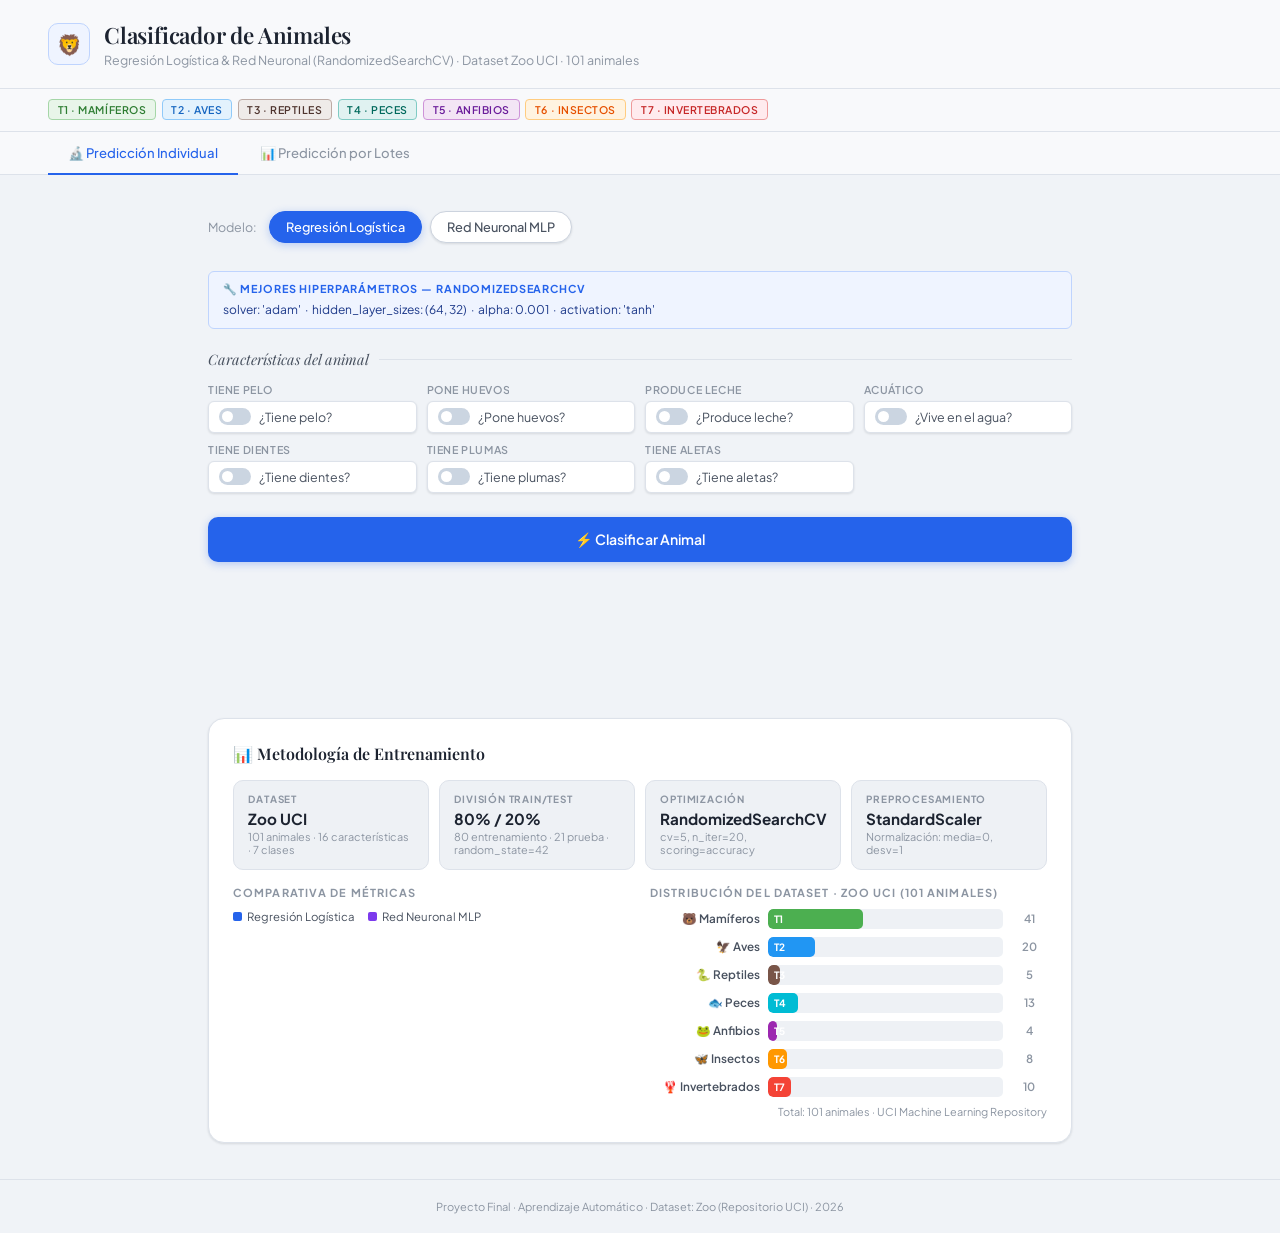
==== index.html @ 1c87be29 "Add files via upload" ====
<!DOCTYPE html>
<html lang="es">
  <head>
    <meta charset="UTF-8">
    <meta name="viewport" content="width=device-width, initial-scale=1.0">
    <title>Clasificador de Animales · Zoo UCI</title>
    <link rel="preconnect" href="https://fonts.googleapis.com">
    <link rel="preconnect" href="https://fonts.gstatic.com" crossorigin>
    <link href="https://fonts.googleapis.com/css2?family=Playfair+Display:ital,wght@0,400;0,600;1,400&family=Plus+Jakarta+Sans:wght@400;500;600;700&display=swap" rel="stylesheet">
    <link rel="stylesheet" href="style.css">
  </head>
  <body>
    <header>
      <div class="logo-box">&#x1F981;</div>
      <div>
        <h1>Clasificador de Animales</h1>
        <p>Regresi&oacute;n Log&iacute;stica &amp; Red Neuronal (RandomizedSearchCV) &middot; Dataset Zoo UCI &middot; 101 animales</p>
      </div>
    </header>
    <div class="chip-bar">
      <span class="chip c1">T1 &middot; Mam&iacute;feros</span>
      <span class="chip c2">T2 &middot; Aves</span>
      <span class="chip c3">T3 &middot; Reptiles</span>
      <span class="chip c4">T4 &middot; Peces</span>
      <span class="chip c5">T5 &middot; Anfibios</span>
      <span class="chip c6">T6 &middot; Insectos</span>
      <span class="chip c7">T7 &middot; Invertebrados</span>
    </div>
    <nav class="nav-tabs">
      <button class="tab-btn active" onclick="switchTab('ind',this)">&#x1F52C; Predicci&oacute;n Individual</button>
      <button class="tab-btn" onclick="switchTab('lot',this)">&#x1F4CA; Predicci&oacute;n por Lotes</button>
    </nav>
    <main>
      <section id="tab-ind" class="tab-panel active">
        <div class="model-sel">
          <label>Modelo:</label>
          <button class="mbtn active" onclick="setModel('logistic',this)">Regresi&oacute;n Log&iacute;stica</button>
          <button class="mbtn" onclick="setModel('neural',this)">Red Neuronal MLP</button>
        </div>
        <div class="params-box">
          <strong>&#x1F527; Mejores hiperpar&aacute;metros &mdash; RandomizedSearchCV</strong>
          solver: 'adam' &nbsp;&middot;&nbsp; hidden_layer_sizes: (64, 32) &nbsp;&middot;&nbsp; alpha: 0.001 &nbsp;&middot;&nbsp; activation: 'tanh'
        </div>
        <h2 class="sec-title">Caracter&iacute;sticas del animal</h2>
        <div class="tog-grid">
          <div class="tog-field"><span>Tiene pelo</span>
          <label class="tog"><div class="sw"><input type="checkbox" id="f-hair"><span class="sw-track"></span></div><span class="tog-lbl">&iquest;Tiene pelo?</span></label>
        </div>
        <div class="tog-field"><span>Pone huevos</span>
        <label class="tog"><div class="sw"><input type="checkbox" id="f-eggs"><span class="sw-track"></span></div><span class="tog-lbl">&iquest;Pone huevos?</span></label>
      </div>
      <div class="tog-field"><span>Produce leche</span>
      <label class="tog"><div class="sw"><input type="checkbox" id="f-milk"><span class="sw-track"></span></div><span class="tog-lbl">&iquest;Produce leche?</span></label>
    </div>
    <div class="tog-field"><span>Acu&aacute;tico</span>
    <label class="tog"><div class="sw"><input type="checkbox" id="f-aquatic"><span class="sw-track"></span></div><span class="tog-lbl">&iquest;Vive en el agua?</span></label>
  </div>
  <div class="tog-field"><span>Tiene dientes</span>
  <label class="tog"><div class="sw"><input type="checkbox" id="f-toothed"><span class="sw-track"></span></div><span class="tog-lbl">&iquest;Tiene dientes?</span></label>
</div>
<div class="tog-field"><span>Tiene plumas</span>
<label class="tog"><div class="sw"><input type="checkbox" id="f-feathers"><span class="sw-track"></span></div><span class="tog-lbl">&iquest;Tiene plumas?</span></label>
</div>
<div class="tog-field"><span>Tiene aletas</span>
<label class="tog"><div class="sw"><input type="checkbox" id="f-fins"><span class="sw-track"></span></div><span class="tog-lbl">&iquest;Tiene aletas?</span></label>
</div>
</div>
<button class="pred-btn" onclick="predictIndividual()">&#x26A1; Clasificar Animal</button>
<div class="result-card" id="result-card">
  <div class="result-header">
    <div class="result-badge" id="result-badge"></div>
    <span class="result-model-tag" id="result-model-tag"></span>
  </div>
  <p class="result-desc" id="result-desc"></p>
  <div class="prob-section-title">Probabilidades por clase</div>
  <div class="prob-bars" id="prob-bars"></div>
</div>
</section>
<section id="tab-lot" class="tab-panel">
  <div class="model-sel">
    <label>Modelo:</label>
    <button class="mbtn active" onclick="setBatchModel('logistic',this)">Regresi&oacute;n Log&iacute;stica</button>
    <button class="mbtn" onclick="setBatchModel('neural',this)">Red Neuronal MLP</button>
  </div>
  <details class="csv-details">
    <summary>&#x1F4CB; Formato del CSV &mdash; 16 columnas requeridas (clic para ver)</summary>
    <table class="csv-col-tbl">
      <thead><tr><th>#</th><th>Columna</th><th>Descripci&oacute;n</th><th>Valores</th></tr></thead>
      <tbody>
        <tr><td>1</td><td>hair</td><td>Tiene pelo</td><td>0 o 1</td></tr>
        <tr><td>2</td><td>feathers</td><td>Tiene plumas</td><td>0 o 1</td></tr>
        <tr><td>3</td><td>eggs</td><td>Pone huevos</td><td>0 o 1</td></tr>
        <tr><td>4</td><td>milk</td><td>Produce leche</td><td>0 o 1</td></tr>
        <tr><td>5</td><td>airborne</td><td>Puede volar</td><td>0 o 1</td></tr>
        <tr><td>6</td><td>aquatic</td><td>Vive en agua</td><td>0 o 1</td></tr>
        <tr><td>7</td><td>predator</td><td>Es depredador</td><td>0 o 1</td></tr>
        <tr><td>8</td><td>toothed</td><td>Tiene dientes</td><td>0 o 1</td></tr>
        <tr><td>9</td><td>backbone</td><td>Tiene columna vertebral</td><td>0 o 1</td></tr>
        <tr><td>10</td><td>breathes</td><td>Respira aire</td><td>0 o 1</td></tr>
        <tr><td>11</td><td>venomous</td><td>Es venenoso</td><td>0 o 1</td></tr>
        <tr><td>12</td><td>fins</td><td>Tiene aletas</td><td>0 o 1</td></tr>
        <tr><td>13</td><td>legs</td><td>N&uacute;mero de patas</td><td>0,2,4,5,6,8</td></tr>
        <tr><td>14</td><td>tail</td><td>Tiene cola</td><td>0 o 1</td></tr>
        <tr><td>15</td><td>domestic</td><td>Es dom&eacute;stico</td><td>0 o 1</td></tr>
        <tr><td>16</td><td>catsize</td><td>Tama&ntilde;o similar a un gato</td><td>0 o 1</td></tr>
      </tbody>
    </table>
    <p style="font-size:.69rem;color:#166534;margin-top:.45rem">Ejemplo (mam&iacute;fero): <code>1,0,0,1,0,0,1,1,1,1,0,0,4,0,0,1</code></p>
  </details>
  <div id="csv-error" class="csv-err"></div>
  <div class="drop-zone" id="drop-zone">
    <input type="file" accept=".csv" id="csv-input" onchange="handleFile(this)">
    <div class="drop-icon">&#x1F4C2;</div>
    <p>Arrastra tu CSV aqu&iacute; o haz clic para seleccionar</p>
    <div class="drop-fname" id="fname"></div>
  </div>
  <div class="btn-row">
    <button class="btn-sm" onclick="downloadSample()">&#x2B07; CSV de muestra</button>
    <button class="btn-go" onclick="predictBatch()">&#x26A1; Clasificar Lote</button>
  </div>
  <div class="batch-res" id="batch-res">
    <div class="met-grid" id="metrics-row"></div>
    <div class="cm-title">Matriz de Confusi&oacute;n (7 clases)</div>
    <div class="cm-sub">Obtenida en el conjunto de prueba (20% del dataset)</div>
    <div id="cm-box"></div>
    <div class="pred-wrap">
      <table>
        <thead><tr><th>#</th><th>Pelo</th><th>Huevos</th><th>Plumas</th><th>Predicci&oacute;n</th><th>Confianza</th></tr></thead>
        <tbody id="pred-tbody"></tbody>
      </table>
    </div>
  </div>
</section>
</main>
<div class="method-wrap">
  <div class="method-box">
    <h2>&#x1F4CA; Metodolog&iacute;a de Entrenamiento</h2>
    <div class="method-grid">
      <div class="mcrd"><div class="mcrd-title">Dataset</div><div class="mcrd-val">Zoo UCI</div><div class="mcrd-sub">101 animales &middot; 16 caracter&iacute;sticas &middot; 7 clases</div></div>
      <div class="mcrd"><div class="mcrd-title">Divisi&oacute;n Train/Test</div><div class="mcrd-val">80% / 20%</div><div class="mcrd-sub">80 entrenamiento &middot; 21 prueba &middot; random_state=42</div></div>
      <div class="mcrd"><div class="mcrd-title">Optimizaci&oacute;n</div><div class="mcrd-val">RandomizedSearchCV</div><div class="mcrd-sub">cv=5, n_iter=20, scoring=accuracy</div></div>
      <div class="mcrd"><div class="mcrd-title">Preprocesamiento</div><div class="mcrd-val">StandardScaler</div><div class="mcrd-sub">Normalizaci&oacute;n: media=0, desv=1</div></div>
    </div>
    <div class="two-charts">
      <div>
        <div class="chart-title">Comparativa de m&eacute;tricas</div>
        <div class="bar-legend">
          <span><span class="dot" style="background:#2563eb"></span>Regresi&oacute;n Log&iacute;stica</span>
          <span><span class="dot" style="background:#7c3aed"></span>Red Neuronal MLP</span>
        </div>
        <div class="bar-group" id="chart-bars"></div>
      </div>
      <div>
        <div class="chart-title">Distribuci&oacute;n del dataset &middot; Zoo UCI (101 animales)</div>
        <div class="dist-bars">
          <div class="dist-row"><div class="dist-label">&#x1F43B; Mam&iacute;feros</div><div class="dist-outer"><div class="dist-fill" style="width:40.6%;background:#4CAF50">T1</div></div><div class="dist-count">41</div></div>
          <div class="dist-row"><div class="dist-label">&#x1F985; Aves</div><div class="dist-outer"><div class="dist-fill" style="width:19.8%;background:#2196F3">T2</div></div><div class="dist-count">20</div></div>
          <div class="dist-row"><div class="dist-label">&#x1F40D; Reptiles</div><div class="dist-outer"><div class="dist-fill" style="width:5%;background:#795548">T3</div></div><div class="dist-count">5</div></div>
          <div class="dist-row"><div class="dist-label">&#x1F41F; Peces</div><div class="dist-outer"><div class="dist-fill" style="width:12.9%;background:#00BCD4">T4</div></div><div class="dist-count">13</div></div>
          <div class="dist-row"><div class="dist-label">&#x1F438; Anfibios</div><div class="dist-outer"><div class="dist-fill" style="width:4%;background:#9C27B0">T5</div></div><div class="dist-count">4</div></div>
          <div class="dist-row"><div class="dist-label">&#x1F98B; Insectos</div><div class="dist-outer"><div class="dist-fill" style="width:7.9%;background:#FF9800">T6</div></div><div class="dist-count">8</div></div>
          <div class="dist-row"><div class="dist-label">&#x1F99E; Invertebrados</div><div class="dist-outer"><div class="dist-fill" style="width:9.9%;background:#F44336">T7</div></div><div class="dist-count">10</div></div>
        </div>
        <div class="dist-total">Total: 101 animales &middot; UCI Machine Learning Repository</div>
      </div>
    </div>
  </div>
</div>
<footer>Proyecto Final &middot; Aprendizaje Autom&aacute;tico &middot; Dataset: Zoo (Repositorio UCI) &middot; 2026</footer>
<script src="app.js"></script>
</body>
</html>
---- style.css ----
:root {
  --bg: #f0f3f7;
  --bg2: #f8f9fb;
  --surface: #fff;
  --surface2: #eef1f5;
  --border: #dde2ea;
  --border2: #ccd3de;
  --accent: #2563eb;
  --accent-dim: #eff4ff;
  --accent-mid: #bfd4fe;
  --accent-dark: #1d4ed8;
  --green: #16a34a;
  --green-dim: #f0fdf4;
  --text: #1c2330;
  --text2: #48515f;
  --muted: #8c95a2;
  --rad-sm: 6px;
  --rad: 10px;
  --rad-lg: 16px;
  --shadow-sm: 0 1px 3px rgba(28, 35, 48, .07), 0 1px 2px rgba(28, 35, 48, .05);
  --shadow: 0 4px 14px rgba(28, 35, 48, .09), 0 1px 3px rgba(28, 35, 48, .06);
}

*,
*::before,
*::after {
  box-sizing: border-box;
  margin: 0;
  padding: 0
}

body {
  font-family: "Plus Jakarta Sans", sans-serif;
  background: var(--bg);
  color: var(--text);
  min-height: 100vh;
  font-size: 14px;
  -webkit-font-smoothing: antialiased
}

header {
  display: flex;
  align-items: center;
  gap: 14px;
  padding: 20px 48px;
  background: var(--bg2);
  border-bottom: 1px solid var(--border)
}

.logo-box {
  width: 42px;
  height: 42px;
  background: var(--accent-dim);
  border: 1px solid var(--accent-mid);
  border-radius: var(--rad);
  display: flex;
  align-items: center;
  justify-content: center;
  font-size: 20px;
  flex-shrink: 0
}

header h1 {
  font-family: "Playfair Display", serif;
  font-size: 1.4rem;
  font-weight: 600;
  color: var(--text);
  letter-spacing: -.2px
}

header p {
  color: var(--muted);
  font-size: .78rem;
  margin-top: 2px
}

.chip-bar {
  display: flex;
  flex-wrap: wrap;
  gap: .35rem;
  padding: .65rem 48px;
  background: var(--bg2);
  border-bottom: 1px solid var(--border)
}

.chip {
  padding: .18rem .55rem;
  border-radius: 4px;
  font-size: .66rem;
  font-weight: 600;
  text-transform: uppercase;
  letter-spacing: .05em
}

.c1 {
  background: #e8f5e9;
  color: #2e7d32;
  border: 1px solid #a5d6a7
}

.c2 {
  background: #e3f2fd;
  color: #1565c0;
  border: 1px solid #90caf9
}

.c3 {
  background: #efebe9;
  color: #4e342e;
  border: 1px solid #bcaaa4
}

.c4 {
  background: #e0f2f1;
  color: #00695c;
  border: 1px solid #80cbc4
}

.c5 {
  background: #f3e5f5;
  color: #6a1b9a;
  border: 1px solid #ce93d8
}

.c6 {
  background: #fff3e0;
  color: #e65100;
  border: 1px solid #ffcc80
}

.c7 {
  background: #ffebee;
  color: #c62828;
  border: 1px solid #ef9a9a
}

.nav-tabs {
  display: flex;
  gap: 2px;
  padding: 0 48px;
  background: var(--bg2);
  border-bottom: 1px solid var(--border)
}

.tab-btn {
  padding: 12px 20px;
  border: none;
  background: transparent;
  color: var(--muted);
  font-family: "Plus Jakarta Sans", sans-serif;
  font-size: .82rem;
  font-weight: 500;
  cursor: pointer;
  border-bottom: 2px solid transparent;
  margin-bottom: -1px;
  transition: color .15s, border-color .15s
}

.tab-btn:hover {
  color: var(--text2)
}

.tab-btn.active {
  color: var(--accent);
  border-bottom-color: var(--accent)
}

main {
  max-width: 960px;
  margin: 0 auto;
  padding: 36px 48px
}

.tab-panel {
  display: none
}

.tab-panel.active {
  display: block
}

.sec-title {
  font-family: "Playfair Display", serif;
  font-size: .9rem;
  font-weight: 400;
  font-style: italic;
  color: var(--text2);
  display: flex;
  align-items: center;
  gap: 10px;
  margin-bottom: 14px
}

.sec-title::after {
  content: "";
  flex: 1;
  height: 1px;
  background: var(--border)
}

.model-sel {
  display: flex;
  align-items: center;
  gap: 8px;
  margin-bottom: 28px
}

.model-sel>label {
  color: var(--muted);
  font-size: .78rem;
  margin-right: 4px
}

.mbtn {
  padding: 7px 16px;
  border: 1px solid var(--border2);
  background: var(--surface);
  color: var(--text2);
  border-radius: 20px;
  cursor: pointer;
  font-family: "Plus Jakarta Sans", sans-serif;
  font-size: .8rem;
  font-weight: 500;
  transition: all .15s;
  box-shadow: var(--shadow-sm)
}

.mbtn:hover {
  border-color: var(--accent-mid);
  color: var(--accent)
}

.mbtn.active {
  background: var(--accent);
  color: #fff;
  border-color: var(--accent);
  box-shadow: 0 2px 8px rgba(37, 99, 235, .28)
}

.tog-grid {
  display: grid;
  grid-template-columns: repeat(auto-fill, minmax(185px, 1fr));
  gap: 10px;
  margin-bottom: 24px
}

.tog-field {
  display: flex;
  flex-direction: column;
  gap: 5px
}

.tog-field>span {
  font-size: .67rem;
  color: var(--muted);
  font-weight: 600;
  text-transform: uppercase;
  letter-spacing: .6px
}

.tog {
  display: flex;
  align-items: center;
  gap: 8px;
  padding: .4rem .65rem;
  background: var(--surface);
  border: 1px solid var(--border);
  border-radius: var(--rad-sm);
  cursor: pointer;
  transition: border-color .15s, background .15s;
  user-select: none;
  box-shadow: var(--shadow-sm)
}

.tog:hover {
  border-color: var(--accent-mid);
  background: var(--accent-dim)
}

.sw {
  position: relative;
  width: 32px;
  height: 17px;
  flex-shrink: 0
}

.sw input {
  opacity: 0;
  width: 0;
  height: 0;
  position: absolute
}

.sw-track {
  position: absolute;
  inset: 0;
  background: #cbd5e1;
  border-radius: 17px;
  transition: .22s
}

.sw-track::before {
  content: "";
  position: absolute;
  width: 11px;
  height: 11px;
  left: 3px;
  top: 3px;
  background: #fff;
  border-radius: 50%;
  transition: .22s
}

input:checked+.sw-track {
  background: var(--accent)
}

input:checked+.sw-track::before {
  transform: translateX(15px)
}

.tog-lbl {
  font-size: .78rem;
  color: var(--text2)
}

.params-box {
  background: var(--accent-dim);
  border: 1px solid var(--accent-mid);
  border-radius: var(--rad-sm);
  padding: .55rem .85rem;
  font-size: .75rem;
  color: #1e3a8a;
  line-height: 1.6;
  margin-bottom: 20px
}

.params-box strong {
  display: block;
  margin-bottom: .15rem;
  font-size: .68rem;
  text-transform: uppercase;
  letter-spacing: .08em;
  color: var(--accent)
}

.pred-btn {
  width: 100%;
  padding: .85rem;
  background: var(--accent);
  border: none;
  border-radius: var(--rad);
  color: #fff;
  font-family: "Plus Jakarta Sans", sans-serif;
  font-size: .88rem;
  font-weight: 600;
  cursor: pointer;
  transition: background .15s, transform .1s;
  box-shadow: 0 2px 8px rgba(37, 99, 235, .3)
}

.pred-btn:hover {
  background: var(--accent-dark);
  transform: translateY(-1px)
}

.pred-btn:active {
  transform: none
}

.result-card {
  margin-top: 20px;
  padding: 24px;
  background: var(--surface);
  border: 1px solid var(--border);
  border-radius: var(--rad-lg);
  box-shadow: var(--shadow);
  opacity: 0;
  transform: translateY(8px);
  transition: opacity .3s ease, transform .3s ease;
  pointer-events: none
}

.result-card.show {
  opacity: 1;
  transform: translateY(0);
  pointer-events: auto
}

.result-header {
  display: flex;
  align-items: center;
  justify-content: space-between;
  margin-bottom: 8px
}

.result-badge {
  font-size: 1.1rem;
  font-weight: 700;
  padding: .4rem .9rem;
  border-radius: var(--rad);
  display: inline-flex;
  align-items: center;
  gap: .4rem
}

.result-model-tag {
  font-size: .7rem;
  color: var(--muted);
  background: var(--surface2);
  padding: .2rem .55rem;
  border-radius: 4px;
  border: 1px solid var(--border)
}

.result-desc {
  font-size: .82rem;
  color: var(--text2);
  margin-bottom: 16px;
  line-height: 1.55
}

.prob-section-title {
  font-size: .67rem;
  font-weight: 700;
  text-transform: uppercase;
  letter-spacing: .07em;
  color: var(--muted);
  margin-bottom: 8px
}

.prob-bars {
  display: flex;
  flex-direction: column;
  gap: 7px
}

.prob-row {
  display: grid;
  grid-template-columns: 120px 1fr 42px;
  gap: 8px;
  align-items: center
}

.prob-label {
  font-size: .74rem;
  color: var(--text2);
  font-weight: 500;
  text-align: right
}

.prob-outer {
  background: var(--surface2);
  border-radius: 4px;
  height: 20px;
  overflow: hidden
}

.prob-fill {
  height: 100%;
  border-radius: 4px;
  display: flex;
  align-items: center;
  padding-left: .3rem;
  font-size: .64rem;
  font-weight: 700;
  color: #fff;
  transition: width .7s cubic-bezier(.4, 0, .2, 1);
  width: 0
}

.prob-val {
  font-size: .72rem;
  font-weight: 600;
  color: var(--text2)
}

.info-box {
  background: var(--accent-dim);
  border: 1px solid var(--accent-mid);
  border-radius: var(--rad-sm);
  padding: .65rem .9rem;
  font-size: .77rem;
  color: #1e3a8a;
  line-height: 1.55;
  margin-bottom: 16px
}

.csv-details {
  background: var(--green-dim);
  border: 1px solid #bbf7d0;
  border-radius: var(--rad-sm);
  padding: .65rem .9rem;
  margin-bottom: 14px
}

.csv-details summary {
  font-size: .77rem;
  font-weight: 600;
  color: #166534;
  cursor: pointer;
  user-select: none
}

.csv-col-tbl {
  width: 100%;
  border-collapse: collapse;
  margin-top: .55rem;
  font-size: .71rem
}

.csv-col-tbl th {
  background: #dcfce7;
  color: #166534;
  padding: .28rem .45rem;
  text-align: left;
  border-bottom: 1px solid #bbf7d0
}

.csv-col-tbl td {
  padding: .25rem .45rem;
  border-bottom: 1px solid var(--green-dim);
  color: var(--text2)
}

.csv-col-tbl tr:last-child td {
  border-bottom: none
}

.csv-col-tbl td:nth-child(2) {
  font-family: monospace;
  color: #7c3aed;
  font-size: .68rem
}

.csv-err {
  display: none;
  background: #fef2f2;
  border: 1px solid #fecaca;
  border-radius: var(--rad-sm);
  padding: .45rem .75rem;
  font-size: .73rem;
  color: #dc2626;
  margin-bottom: 10px
}

.drop-zone {
  border: 2px dashed var(--border2);
  border-radius: var(--rad);
  padding: 28px 20px;
  text-align: center;
  cursor: pointer;
  position: relative;
  margin-bottom: 12px;
  transition: border-color .15s, background .15s;
  background: var(--surface)
}

.drop-zone:hover,
.drop-zone.drag {
  border-color: var(--accent);
  background: var(--accent-dim)
}

.drop-zone input {
  position: absolute;
  inset: 0;
  opacity: 0;
  cursor: pointer;
  width: 100%;
  height: 100%
}

.drop-icon {
  font-size: 2rem;
  margin-bottom: 6px
}

.drop-zone p {
  color: var(--muted);
  font-size: .78rem
}

.drop-fname {
  color: var(--accent);
  font-size: .75rem;
  margin-top: 5px;
  font-weight: 500
}

.btn-row {
  display: flex;
  gap: 8px;
  flex-wrap: wrap;
  margin-bottom: 14px
}

.btn-sm {
  padding: .42rem .85rem;
  background: var(--surface);
  border: 1px solid var(--border2);
  border-radius: var(--rad-sm);
  font-size: .74rem;
  font-weight: 600;
  cursor: pointer;
  transition: all .15s;
  font-family: "Plus Jakarta Sans", sans-serif;
  color: var(--text2)
}

.btn-sm:hover {
  background: var(--surface2)
}

.btn-go {
  flex: 1;
  min-width: 140px;
  padding: .7rem;
  background: var(--accent);
  border: none;
  border-radius: var(--rad-sm);
  color: #fff;
  font-size: .83rem;
  font-weight: 600;
  cursor: pointer;
  transition: background .15s;
  font-family: "Plus Jakarta Sans", sans-serif
}

.btn-go:hover {
  background: var(--accent-dark)
}

.batch-res {
  display: none;
  margin-top: 24px
}

.met-grid {
  display: grid;
  grid-template-columns: repeat(4, 1fr);
  gap: 10px;
  margin-bottom: 20px
}

@media(max-width:480px) {
  .met-grid {
    grid-template-columns: repeat(2, 1fr)
  }
}

.met-card {
  background: var(--surface);
  border: 1px solid var(--border);
  border-radius: var(--rad);
  padding: .9rem .6rem;
  text-align: center;
  box-shadow: var(--shadow-sm)
}

.met-val {
  font-size: 1.5rem;
  font-weight: 700;
  color: var(--accent)
}

.met-name {
  font-size: .63rem;
  color: var(--muted);
  text-transform: uppercase;
  letter-spacing: .07em;
  margin-top: 2px
}

.cm-title {
  font-size: .69rem;
  font-weight: 700;
  text-transform: uppercase;
  letter-spacing: .1em;
  color: var(--muted);
  margin-bottom: 4px
}

.cm-sub {
  font-size: .68rem;
  color: var(--muted);
  margin-bottom: 10px
}

.cm-scroll {
  overflow-x: auto
}

.cm-tbl {
  border-collapse: collapse;
  font-size: .71rem
}

.cm-tbl th,
.cm-tbl td {
  border: 1px solid var(--border);
  width: 36px;
  height: 32px;
  text-align: center
}

.cm-tbl th {
  background: var(--surface2);
  color: var(--muted);
  font-weight: 500;
  font-size: .6rem
}

.cm-rl {
  font-size: .6rem;
  color: var(--muted);
  text-align: right !important;
  padding-right: .4rem;
  background: var(--surface2);
  white-space: nowrap
}

.cm-d {
  background: #dbeafe;
  color: #1d4ed8;
  font-weight: 700
}

.cm-e {
  background: #fee2e2;
  color: #dc2626
}

.cm-z {
  color: var(--border)
}

.pred-wrap {
  margin-top: 14px;
  max-height: 240px;
  overflow-y: auto;
  overflow-x: auto;
  border: 1px solid var(--border);
  border-radius: var(--rad-sm)
}

table {
  width: 100%;
  border-collapse: collapse;
  font-size: .75rem;
  min-width: 340px
}

th {
  background: var(--surface2);
  color: var(--muted);
  font-size: .63rem;
  text-transform: uppercase;
  letter-spacing: .06em;
  padding: .48rem .6rem;
  text-align: left;
  position: sticky;
  top: 0;
  border-bottom: 1px solid var(--border);
  white-space: nowrap
}

td {
  padding: .4rem .6rem;
  border-bottom: 1px solid var(--surface2);
  white-space: nowrap;
  color: var(--text2)
}

tr:last-child td {
  border-bottom: none
}

tr:hover td {
  background: var(--surface2)
}

.method-wrap {
  max-width: 960px;
  margin: 0 auto;
  padding: 0 48px 36px
}

.method-box {
  background: var(--surface);
  border: 1px solid var(--border);
  border-radius: var(--rad-lg);
  padding: 24px;
  box-shadow: var(--shadow-sm)
}

.method-box h2 {
  font-family: "Playfair Display", serif;
  font-size: 1rem;
  font-weight: 600;
  color: var(--text);
  margin-bottom: 16px;
  display: flex;
  align-items: center;
  gap: .4rem
}

.method-grid {
  display: grid;
  grid-template-columns: repeat(auto-fill, minmax(190px, 1fr));
  gap: 10px;
  margin-bottom: 16px
}

.mcrd {
  background: var(--surface2);
  border: 1px solid var(--border);
  border-radius: var(--rad);
  padding: .8rem .9rem
}

.mcrd-title {
  font-size: .62rem;
  font-weight: 700;
  text-transform: uppercase;
  letter-spacing: .08em;
  color: var(--muted);
  margin-bottom: .25rem
}

.mcrd-val {
  font-size: .95rem;
  font-weight: 700;
  color: var(--text)
}

.mcrd-sub {
  font-size: .68rem;
  color: var(--muted);
  margin-top: .1rem
}

.chart-title {
  font-size: .69rem;
  font-weight: 700;
  text-transform: uppercase;
  letter-spacing: .1em;
  color: var(--muted);
  margin-bottom: 10px
}

.bar-legend {
  display: flex;
  gap: .85rem;
  margin-bottom: 8px;
  font-size: .71rem;
  color: var(--text2)
}

.bar-legend span {
  display: flex;
  align-items: center;
  gap: .3rem
}

.bar-legend .dot {
  width: 9px;
  height: 9px;
  border-radius: 2px
}

.bar-group {
  display: flex;
  flex-direction: column;
  gap: .5rem
}

.bar-row {
  display: grid;
  grid-template-columns: 82px 1fr 1fr;
  gap: .4rem;
  align-items: center;
  font-size: .73rem
}

.bar-row .lbl {
  color: var(--text2);
  font-weight: 600;
  text-align: right
}

.bar-outer {
  background: var(--surface2);
  border-radius: 4px;
  height: 17px;
  overflow: hidden
}

.bar-fill {
  height: 100%;
  border-radius: 4px;
  display: flex;
  align-items: center;
  padding-left: .3rem;
  font-size: .63rem;
  font-weight: 700;
  color: #fff;
  white-space: nowrap;
  transition: width .6s ease
}

.bar-rl {
  background: #2563eb
}

.bar-rn {
  background: #7c3aed
}

.dist-bars {
  display: flex;
  flex-direction: column;
  gap: .5rem;
  margin-top: 10px
}

.dist-row {
  display: grid;
  grid-template-columns: 110px 1fr 36px;
  gap: .5rem;
  align-items: center
}

.dist-label {
  font-size: .73rem;
  font-weight: 600;
  color: var(--text2);
  text-align: right
}

.dist-outer {
  background: var(--surface2);
  border-radius: 5px;
  height: 20px;
  overflow: hidden
}

.dist-fill {
  height: 100%;
  border-radius: 5px;
  display: flex;
  align-items: center;
  padding-left: .35rem;
  font-size: .63rem;
  font-weight: 700;
  color: #fff;
  transition: width .8s ease
}

.dist-count {
  font-size: .71rem;
  color: var(--muted);
  font-weight: 600;
  text-align: center
}

.dist-total {
  font-size: .68rem;
  color: var(--muted);
  margin-top: .5rem;
  text-align: right
}

.two-charts {
  display: grid;
  grid-template-columns: 1fr 1fr;
  gap: 20px;
  margin-top: 16px
}

@media(max-width:640px) {
  .two-charts {
    grid-template-columns: 1fr
  }
}

footer {
  text-align: center;
  padding: 20px 48px;
  color: var(--muted);
  font-size: .69rem;
  border-top: 1px solid var(--border);
  margin-top: 0
}

.code-block pre {
  font-family: 'Fira Code', 'Courier New', monospace;
  font-size: .76rem;
  line-height: 1.8;
  color: #e2e8f0;
  white-space: pre
}

.code-label {
  font-size: .63rem;
  font-weight: 700;
  text-transform: uppercase;
  letter-spacing: .1em;
  color: #64748b;
  margin-bottom: .5rem;
  display: flex;
  align-items: center;
  gap: .4rem
}

.code-label span {
  background: #1e293b;
  padding: .15rem .45rem;
  border-radius: 3px;
  color: #94a3b8
}

.kw {
  color: #c084fc
}

.fn {
  color: #60a5fa
}

.st {
  color: #34d399
}

.cm {
  color: #475569;
  font-style: italic
}

.nm {
  color: #fb923c
}

.bi {
  color: #f472b6
}

.step-grid {
  display: grid;
  grid-template-columns: repeat(auto-fill, minmax(210px, 1fr));
  gap: 10px;
  margin-bottom: 24px
}

.step-card {
  background: var(--surface);
  border: 1px solid var(--border);
  border-radius: var(--rad);
  padding: .9rem 1rem;
  border-left: 3px solid var(--accent)
}

.step-num {
  font-size: .63rem;
  font-weight: 700;
  text-transform: uppercase;
  letter-spacing: .1em;
  color: var(--accent);
  margin-bottom: .2rem
}

.step-title {
  font-size: .84rem;
  font-weight: 700;
  color: var(--text);
  margin-bottom: .2rem
}

.step-desc {
  font-size: .73rem;
  color: var(--muted);
  line-height: 1.5
}

@media(max-width:700px) {

  header,
  .chip-bar,
  .nav-tabs,
  main,
  .method-wrap,
  footer {
    padding-left: 20px;
    padding-right: 20px
  }

  .tog-grid {
    grid-template-columns: repeat(2, 1fr)
  }
}

@media(max-width:400px) {
  .tog-grid {
    grid-template-columns: 1fr
  }
}
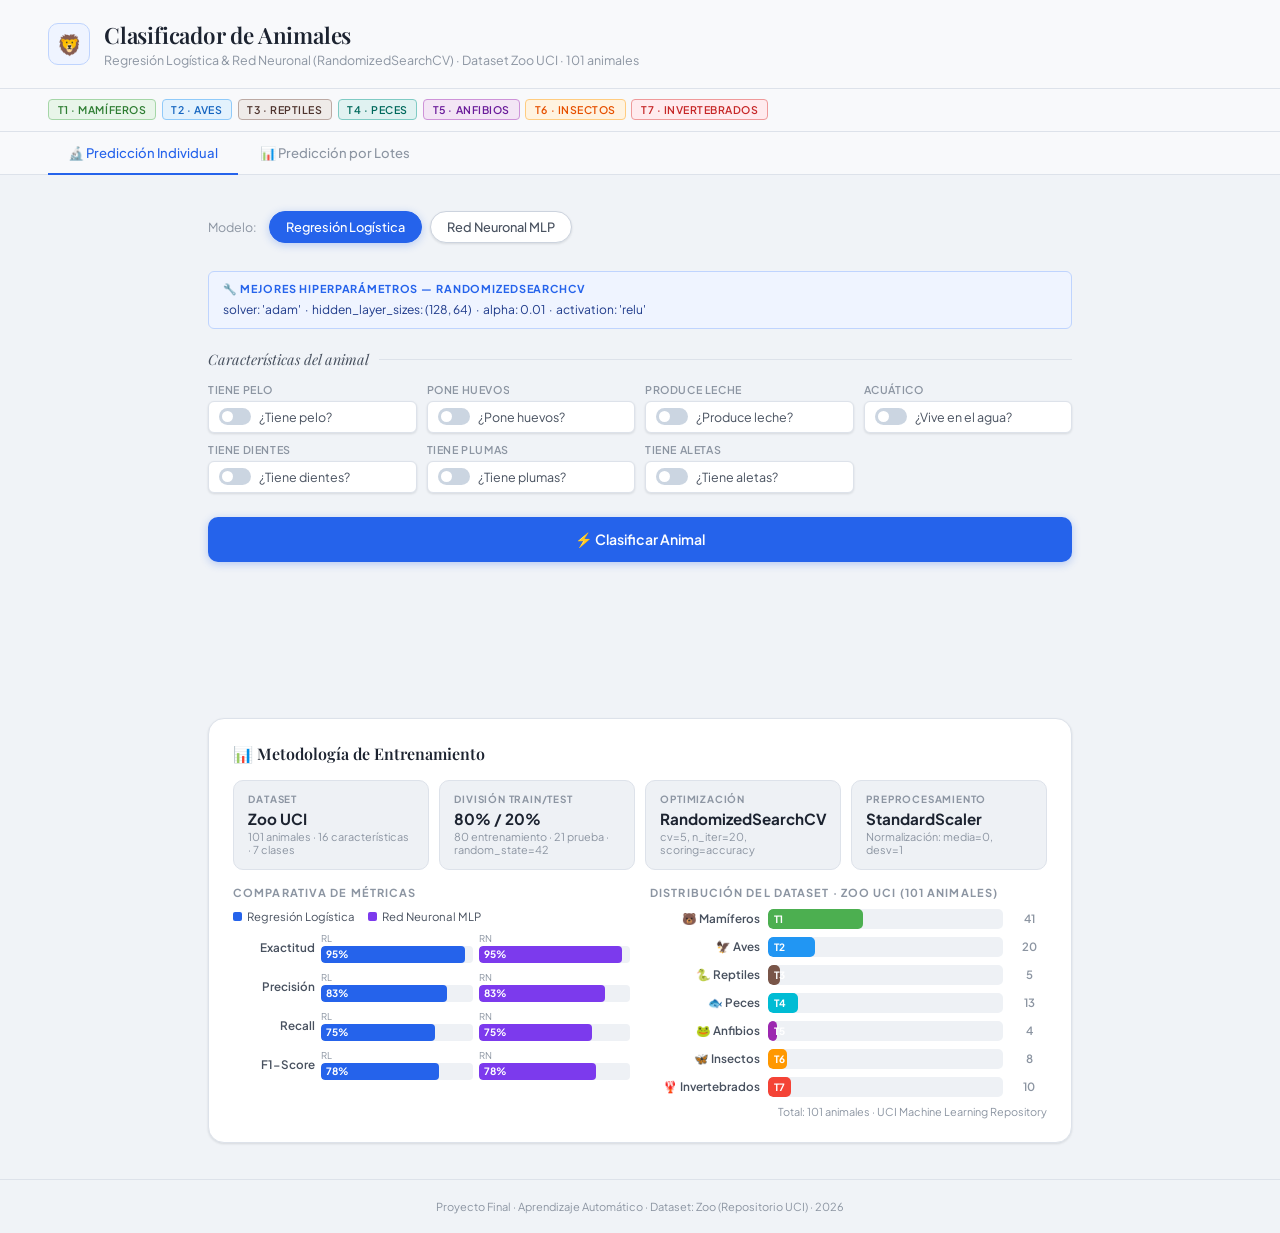
==== commit 0aa403e4: "Rename index to index.html" ====
--- a/index.html
+++ b/index.html
@@ -1,136 +1,287 @@
 <!DOCTYPE html>
 <html lang="es">
-  <head>
-    <meta charset="UTF-8">
-    <meta name="viewport" content="width=device-width, initial-scale=1.0">
-    <title>Clasificador de Animales · Zoo UCI</title>
-    <link rel="preconnect" href="https://fonts.googleapis.com">
-    <link rel="preconnect" href="https://fonts.gstatic.com" crossorigin>
-    <link href="https://fonts.googleapis.com/css2?family=Playfair+Display:ital,wght@0,400;0,600;1,400&family=Plus+Jakarta+Sans:wght@400;500;600;700&display=swap" rel="stylesheet">
-    <link rel="stylesheet" href="style.css">
-  </head>
-  <body>
-    <header>
-      <div class="logo-box">&#x1F981;</div>
-      <div>
-        <h1>Clasificador de Animales</h1>
-        <p>Regresi&oacute;n Log&iacute;stica &amp; Red Neuronal (RandomizedSearchCV) &middot; Dataset Zoo UCI &middot; 101 animales</p>
-      </div>
-    </header>
-    <div class="chip-bar">
-      <span class="chip c1">T1 &middot; Mam&iacute;feros</span>
-      <span class="chip c2">T2 &middot; Aves</span>
-      <span class="chip c3">T3 &middot; Reptiles</span>
-      <span class="chip c4">T4 &middot; Peces</span>
-      <span class="chip c5">T5 &middot; Anfibios</span>
-      <span class="chip c6">T6 &middot; Insectos</span>
-      <span class="chip c7">T7 &middot; Invertebrados</span>
-    </div>
-    <nav class="nav-tabs">
-      <button class="tab-btn active" onclick="switchTab('ind',this)">&#x1F52C; Predicci&oacute;n Individual</button>
-      <button class="tab-btn" onclick="switchTab('lot',this)">&#x1F4CA; Predicci&oacute;n por Lotes</button>
-    </nav>
-    <main>
-      <section id="tab-ind" class="tab-panel active">
-        <div class="model-sel">
-          <label>Modelo:</label>
-          <button class="mbtn active" onclick="setModel('logistic',this)">Regresi&oacute;n Log&iacute;stica</button>
-          <button class="mbtn" onclick="setModel('neural',this)">Red Neuronal MLP</button>
-        </div>
-        <div class="params-box">
-          <strong>&#x1F527; Mejores hiperpar&aacute;metros &mdash; RandomizedSearchCV</strong>
-          solver: 'adam' &nbsp;&middot;&nbsp; hidden_layer_sizes: (64, 32) &nbsp;&middot;&nbsp; alpha: 0.001 &nbsp;&middot;&nbsp; activation: 'tanh'
-        </div>
-        <h2 class="sec-title">Caracter&iacute;sticas del animal</h2>
-        <div class="tog-grid">
-          <div class="tog-field"><span>Tiene pelo</span>
-          <label class="tog"><div class="sw"><input type="checkbox" id="f-hair"><span class="sw-track"></span></div><span class="tog-lbl">&iquest;Tiene pelo?</span></label>
-        </div>
-        <div class="tog-field"><span>Pone huevos</span>
+<head>
+<meta charset="UTF-8">
+<meta name="viewport" content="width=device-width, initial-scale=1.0">
+<title>Clasificador de Animales · Zoo UCI</title>
+<link rel="preconnect" href="https://fonts.googleapis.com">
+<link rel="preconnect" href="https://fonts.gstatic.com" crossorigin>
+<link href="https://fonts.googleapis.com/css2?family=Playfair+Display:ital,wght@0,400;0,600;1,400&family=Plus+Jakarta+Sans:wght@400;500;600;700&display=swap" rel="stylesheet">
+<style>
+:root{
+  --bg:#f0f3f7;--bg2:#f8f9fb;--surface:#fff;--surface2:#eef1f5;
+  --border:#dde2ea;--border2:#ccd3de;
+  --accent:#2563eb;--accent-dim:#eff4ff;--accent-mid:#bfd4fe;--accent-dark:#1d4ed8;
+  --green:#16a34a;--green-dim:#f0fdf4;
+  --text:#1c2330;--text2:#48515f;--muted:#8c95a2;
+  --rad-sm:6px;--rad:10px;--rad-lg:16px;
+  --shadow-sm:0 1px 3px rgba(28,35,48,.07),0 1px 2px rgba(28,35,48,.05);
+  --shadow:0 4px 14px rgba(28,35,48,.09),0 1px 3px rgba(28,35,48,.06);
+}
+*,*::before,*::after{box-sizing:border-box;margin:0;padding:0}
+body{font-family:"Plus Jakarta Sans",sans-serif;background:var(--bg);color:var(--text);min-height:100vh;font-size:14px;-webkit-font-smoothing:antialiased}
+header{display:flex;align-items:center;gap:14px;padding:20px 48px;background:var(--bg2);border-bottom:1px solid var(--border)}
+.logo-box{width:42px;height:42px;background:var(--accent-dim);border:1px solid var(--accent-mid);border-radius:var(--rad);display:flex;align-items:center;justify-content:center;font-size:20px;flex-shrink:0}
+header h1{font-family:"Playfair Display",serif;font-size:1.4rem;font-weight:600;color:var(--text);letter-spacing:-.2px}
+header p{color:var(--muted);font-size:.78rem;margin-top:2px}
+.chip-bar{display:flex;flex-wrap:wrap;gap:.35rem;padding:.65rem 48px;background:var(--bg2);border-bottom:1px solid var(--border)}
+.chip{padding:.18rem .55rem;border-radius:4px;font-size:.66rem;font-weight:600;text-transform:uppercase;letter-spacing:.05em}
+.c1{background:#e8f5e9;color:#2e7d32;border:1px solid #a5d6a7}
+.c2{background:#e3f2fd;color:#1565c0;border:1px solid #90caf9}
+.c3{background:#efebe9;color:#4e342e;border:1px solid #bcaaa4}
+.c4{background:#e0f2f1;color:#00695c;border:1px solid #80cbc4}
+.c5{background:#f3e5f5;color:#6a1b9a;border:1px solid #ce93d8}
+.c6{background:#fff3e0;color:#e65100;border:1px solid #ffcc80}
+.c7{background:#ffebee;color:#c62828;border:1px solid #ef9a9a}
+.nav-tabs{display:flex;gap:2px;padding:0 48px;background:var(--bg2);border-bottom:1px solid var(--border)}
+.tab-btn{padding:12px 20px;border:none;background:transparent;color:var(--muted);font-family:"Plus Jakarta Sans",sans-serif;font-size:.82rem;font-weight:500;cursor:pointer;border-bottom:2px solid transparent;margin-bottom:-1px;transition:color .15s,border-color .15s}
+.tab-btn:hover{color:var(--text2)}
+.tab-btn.active{color:var(--accent);border-bottom-color:var(--accent)}
+main{max-width:960px;margin:0 auto;padding:36px 48px}
+.tab-panel{display:none}.tab-panel.active{display:block}
+.sec-title{font-family:"Playfair Display",serif;font-size:.9rem;font-weight:400;font-style:italic;color:var(--text2);display:flex;align-items:center;gap:10px;margin-bottom:14px}
+.sec-title::after{content:"";flex:1;height:1px;background:var(--border)}
+.model-sel{display:flex;align-items:center;gap:8px;margin-bottom:28px}
+.model-sel>label{color:var(--muted);font-size:.78rem;margin-right:4px}
+.mbtn{padding:7px 16px;border:1px solid var(--border2);background:var(--surface);color:var(--text2);border-radius:20px;cursor:pointer;font-family:"Plus Jakarta Sans",sans-serif;font-size:.8rem;font-weight:500;transition:all .15s;box-shadow:var(--shadow-sm)}
+.mbtn:hover{border-color:var(--accent-mid);color:var(--accent)}
+.mbtn.active{background:var(--accent);color:#fff;border-color:var(--accent);box-shadow:0 2px 8px rgba(37,99,235,.28)}
+.tog-grid{display:grid;grid-template-columns:repeat(auto-fill,minmax(185px,1fr));gap:10px;margin-bottom:24px}
+.tog-field{display:flex;flex-direction:column;gap:5px}
+.tog-field>span{font-size:.67rem;color:var(--muted);font-weight:600;text-transform:uppercase;letter-spacing:.6px}
+.tog{display:flex;align-items:center;gap:8px;padding:.4rem .65rem;background:var(--surface);border:1px solid var(--border);border-radius:var(--rad-sm);cursor:pointer;transition:border-color .15s,background .15s;user-select:none;box-shadow:var(--shadow-sm)}
+.tog:hover{border-color:var(--accent-mid);background:var(--accent-dim)}
+.sw{position:relative;width:32px;height:17px;flex-shrink:0}
+.sw input{opacity:0;width:0;height:0;position:absolute}
+.sw-track{position:absolute;inset:0;background:#cbd5e1;border-radius:17px;transition:.22s}
+.sw-track::before{content:"";position:absolute;width:11px;height:11px;left:3px;top:3px;background:#fff;border-radius:50%;transition:.22s}
+input:checked+.sw-track{background:var(--accent)}
+input:checked+.sw-track::before{transform:translateX(15px)}
+.tog-lbl{font-size:.78rem;color:var(--text2)}
+.params-box{background:var(--accent-dim);border:1px solid var(--accent-mid);border-radius:var(--rad-sm);padding:.55rem .85rem;font-size:.75rem;color:#1e3a8a;line-height:1.6;margin-bottom:20px}
+.params-box strong{display:block;margin-bottom:.15rem;font-size:.68rem;text-transform:uppercase;letter-spacing:.08em;color:var(--accent)}
+.pred-btn{width:100%;padding:.85rem;background:var(--accent);border:none;border-radius:var(--rad);color:#fff;font-family:"Plus Jakarta Sans",sans-serif;font-size:.88rem;font-weight:600;cursor:pointer;transition:background .15s,transform .1s;box-shadow:0 2px 8px rgba(37,99,235,.3)}
+.pred-btn:hover{background:var(--accent-dark);transform:translateY(-1px)}
+.pred-btn:active{transform:none}
+.result-card{margin-top:20px;padding:24px;background:var(--surface);border:1px solid var(--border);border-radius:var(--rad-lg);box-shadow:var(--shadow);opacity:0;transform:translateY(8px);transition:opacity .3s ease,transform .3s ease;pointer-events:none}
+.result-card.show{opacity:1;transform:translateY(0);pointer-events:auto}
+.result-header{display:flex;align-items:center;justify-content:space-between;margin-bottom:8px}
+.result-badge{font-size:1.1rem;font-weight:700;padding:.4rem .9rem;border-radius:var(--rad);display:inline-flex;align-items:center;gap:.4rem}
+.result-model-tag{font-size:.7rem;color:var(--muted);background:var(--surface2);padding:.2rem .55rem;border-radius:4px;border:1px solid var(--border)}
+.result-desc{font-size:.82rem;color:var(--text2);margin-bottom:16px;line-height:1.55}
+.prob-section-title{font-size:.67rem;font-weight:700;text-transform:uppercase;letter-spacing:.07em;color:var(--muted);margin-bottom:8px}
+.prob-bars{display:flex;flex-direction:column;gap:7px}
+.prob-row{display:grid;grid-template-columns:120px 1fr 42px;gap:8px;align-items:center}
+.prob-label{font-size:.74rem;color:var(--text2);font-weight:500;text-align:right}
+.prob-outer{background:var(--surface2);border-radius:4px;height:20px;overflow:hidden}
+.prob-fill{height:100%;border-radius:4px;display:flex;align-items:center;padding-left:.3rem;font-size:.64rem;font-weight:700;color:#fff;transition:width .7s cubic-bezier(.4,0,.2,1);width:0}
+.prob-val{font-size:.72rem;font-weight:600;color:var(--text2)}
+.info-box{background:var(--accent-dim);border:1px solid var(--accent-mid);border-radius:var(--rad-sm);padding:.65rem .9rem;font-size:.77rem;color:#1e3a8a;line-height:1.55;margin-bottom:16px}
+.csv-details{background:var(--green-dim);border:1px solid #bbf7d0;border-radius:var(--rad-sm);padding:.65rem .9rem;margin-bottom:14px}
+.csv-details summary{font-size:.77rem;font-weight:600;color:#166534;cursor:pointer;user-select:none}
+.csv-col-tbl{width:100%;border-collapse:collapse;margin-top:.55rem;font-size:.71rem}
+.csv-col-tbl th{background:#dcfce7;color:#166534;padding:.28rem .45rem;text-align:left;border-bottom:1px solid #bbf7d0}
+.csv-col-tbl td{padding:.25rem .45rem;border-bottom:1px solid var(--green-dim);color:var(--text2)}
+.csv-col-tbl tr:last-child td{border-bottom:none}
+.csv-col-tbl td:nth-child(2){font-family:monospace;color:#7c3aed;font-size:.68rem}
+.csv-err{display:none;background:#fef2f2;border:1px solid #fecaca;border-radius:var(--rad-sm);padding:.45rem .75rem;font-size:.73rem;color:#dc2626;margin-bottom:10px}
+.drop-zone{border:2px dashed var(--border2);border-radius:var(--rad);padding:28px 20px;text-align:center;cursor:pointer;position:relative;margin-bottom:12px;transition:border-color .15s,background .15s;background:var(--surface)}
+.drop-zone:hover,.drop-zone.drag{border-color:var(--accent);background:var(--accent-dim)}
+.drop-zone input{position:absolute;inset:0;opacity:0;cursor:pointer;width:100%;height:100%}
+.drop-icon{font-size:2rem;margin-bottom:6px}
+.drop-zone p{color:var(--muted);font-size:.78rem}
+.drop-fname{color:var(--accent);font-size:.75rem;margin-top:5px;font-weight:500}
+.btn-row{display:flex;gap:8px;flex-wrap:wrap;margin-bottom:14px}
+.btn-sm{padding:.42rem .85rem;background:var(--surface);border:1px solid var(--border2);border-radius:var(--rad-sm);font-size:.74rem;font-weight:600;cursor:pointer;transition:all .15s;font-family:"Plus Jakarta Sans",sans-serif;color:var(--text2)}
+.btn-sm:hover{background:var(--surface2)}
+.btn-go{flex:1;min-width:140px;padding:.7rem;background:var(--accent);border:none;border-radius:var(--rad-sm);color:#fff;font-size:.83rem;font-weight:600;cursor:pointer;transition:background .15s;font-family:"Plus Jakarta Sans",sans-serif}
+.btn-go:hover{background:var(--accent-dark)}
+.batch-res{display:none;margin-top:24px}
+.met-grid{display:grid;grid-template-columns:repeat(4,1fr);gap:10px;margin-bottom:20px}
+@media(max-width:480px){.met-grid{grid-template-columns:repeat(2,1fr)}}
+.met-card{background:var(--surface);border:1px solid var(--border);border-radius:var(--rad);padding:.9rem .6rem;text-align:center;box-shadow:var(--shadow-sm)}
+.met-val{font-size:1.5rem;font-weight:700;color:var(--accent)}
+.met-name{font-size:.63rem;color:var(--muted);text-transform:uppercase;letter-spacing:.07em;margin-top:2px}
+.cm-title{font-size:.69rem;font-weight:700;text-transform:uppercase;letter-spacing:.1em;color:var(--muted);margin-bottom:4px}
+.cm-sub{font-size:.68rem;color:var(--muted);margin-bottom:10px}
+.cm-scroll{overflow-x:auto}
+.cm-tbl{border-collapse:collapse;font-size:.71rem}
+.cm-tbl th,.cm-tbl td{border:1px solid var(--border);width:36px;height:32px;text-align:center}
+.cm-tbl th{background:var(--surface2);color:var(--muted);font-weight:500;font-size:.6rem}
+.cm-rl{font-size:.6rem;color:var(--muted);text-align:right!important;padding-right:.4rem;background:var(--surface2);white-space:nowrap}
+.cm-d{background:#dbeafe;color:#1d4ed8;font-weight:700}
+.cm-e{background:#fee2e2;color:#dc2626}
+.cm-z{color:var(--border)}
+.pred-wrap{margin-top:14px;max-height:240px;overflow-y:auto;overflow-x:auto;border:1px solid var(--border);border-radius:var(--rad-sm)}
+table{width:100%;border-collapse:collapse;font-size:.75rem;min-width:340px}
+th{background:var(--surface2);color:var(--muted);font-size:.63rem;text-transform:uppercase;letter-spacing:.06em;padding:.48rem .6rem;text-align:left;position:sticky;top:0;border-bottom:1px solid var(--border);white-space:nowrap}
+td{padding:.4rem .6rem;border-bottom:1px solid var(--surface2);white-space:nowrap;color:var(--text2)}
+tr:last-child td{border-bottom:none}
+tr:hover td{background:var(--surface2)}
+.method-wrap{max-width:960px;margin:0 auto;padding:0 48px 36px}
+.method-box{background:var(--surface);border:1px solid var(--border);border-radius:var(--rad-lg);padding:24px;box-shadow:var(--shadow-sm)}
+.method-box h2{font-family:"Playfair Display",serif;font-size:1rem;font-weight:600;color:var(--text);margin-bottom:16px;display:flex;align-items:center;gap:.4rem}
+.method-grid{display:grid;grid-template-columns:repeat(auto-fill,minmax(190px,1fr));gap:10px;margin-bottom:16px}
+.mcrd{background:var(--surface2);border:1px solid var(--border);border-radius:var(--rad);padding:.8rem .9rem}
+.mcrd-title{font-size:.62rem;font-weight:700;text-transform:uppercase;letter-spacing:.08em;color:var(--muted);margin-bottom:.25rem}
+.mcrd-val{font-size:.95rem;font-weight:700;color:var(--text)}
+.mcrd-sub{font-size:.68rem;color:var(--muted);margin-top:.1rem}
+.chart-title{font-size:.69rem;font-weight:700;text-transform:uppercase;letter-spacing:.1em;color:var(--muted);margin-bottom:10px}
+.bar-legend{display:flex;gap:.85rem;margin-bottom:8px;font-size:.71rem;color:var(--text2)}
+.bar-legend span{display:flex;align-items:center;gap:.3rem}
+.bar-legend .dot{width:9px;height:9px;border-radius:2px}
+.bar-group{display:flex;flex-direction:column;gap:.5rem}
+.bar-row{display:grid;grid-template-columns:82px 1fr 1fr;gap:.4rem;align-items:center;font-size:.73rem}
+.bar-row .lbl{color:var(--text2);font-weight:600;text-align:right}
+.bar-outer{background:var(--surface2);border-radius:4px;height:17px;overflow:hidden}
+.bar-fill{height:100%;border-radius:4px;display:flex;align-items:center;padding-left:.3rem;font-size:.63rem;font-weight:700;color:#fff;white-space:nowrap;transition:width .6s ease}
+.bar-rl{background:#2563eb}
+.bar-rn{background:#7c3aed}
+.dist-bars{display:flex;flex-direction:column;gap:.5rem;margin-top:10px}
+.dist-row{display:grid;grid-template-columns:110px 1fr 36px;gap:.5rem;align-items:center}
+.dist-label{font-size:.73rem;font-weight:600;color:var(--text2);text-align:right}
+.dist-outer{background:var(--surface2);border-radius:5px;height:20px;overflow:hidden}
+.dist-fill{height:100%;border-radius:5px;display:flex;align-items:center;padding-left:.35rem;font-size:.63rem;font-weight:700;color:#fff;transition:width .8s ease}
+.dist-count{font-size:.71rem;color:var(--muted);font-weight:600;text-align:center}
+.dist-total{font-size:.68rem;color:var(--muted);margin-top:.5rem;text-align:right}
+.two-charts{display:grid;grid-template-columns:1fr 1fr;gap:20px;margin-top:16px}
+@media(max-width:640px){.two-charts{grid-template-columns:1fr}}
+footer{text-align:center;padding:20px 48px;color:var(--muted);font-size:.69rem;border-top:1px solid var(--border);margin-top:0}
+.code-block pre{font-family:'Fira Code','Courier New',monospace;font-size:.76rem;line-height:1.8;color:#e2e8f0;white-space:pre}
+.code-label{font-size:.63rem;font-weight:700;text-transform:uppercase;letter-spacing:.1em;color:#64748b;margin-bottom:.5rem;display:flex;align-items:center;gap:.4rem}
+.code-label span{background:#1e293b;padding:.15rem .45rem;border-radius:3px;color:#94a3b8}
+.kw{color:#c084fc}.fn{color:#60a5fa}.st{color:#34d399}.cm{color:#475569;font-style:italic}.nm{color:#fb923c}.bi{color:#f472b6}
+.step-grid{display:grid;grid-template-columns:repeat(auto-fill,minmax(210px,1fr));gap:10px;margin-bottom:24px}
+.step-card{background:var(--surface);border:1px solid var(--border);border-radius:var(--rad);padding:.9rem 1rem;border-left:3px solid var(--accent)}
+.step-num{font-size:.63rem;font-weight:700;text-transform:uppercase;letter-spacing:.1em;color:var(--accent);margin-bottom:.2rem}
+.step-title{font-size:.84rem;font-weight:700;color:var(--text);margin-bottom:.2rem}
+.step-desc{font-size:.73rem;color:var(--muted);line-height:1.5}
+@media(max-width:700px){header,.chip-bar,.nav-tabs,main,.method-wrap,footer{padding-left:20px;padding-right:20px}.tog-grid{grid-template-columns:repeat(2,1fr)}}
+@media(max-width:400px){.tog-grid{grid-template-columns:1fr}}
+</style>
+</head>
+<body>
+<header>
+  <div class="logo-box">&#x1F981;</div>
+  <div>
+    <h1>Clasificador de Animales</h1>
+    <p>Regresi&oacute;n Log&iacute;stica &amp; Red Neuronal (RandomizedSearchCV) &middot; Dataset Zoo UCI &middot; 101 animales</p>
+  </div>
+</header>
+<div class="chip-bar">
+  <span class="chip c1">T1 &middot; Mam&iacute;feros</span>
+  <span class="chip c2">T2 &middot; Aves</span>
+  <span class="chip c3">T3 &middot; Reptiles</span>
+  <span class="chip c4">T4 &middot; Peces</span>
+  <span class="chip c5">T5 &middot; Anfibios</span>
+  <span class="chip c6">T6 &middot; Insectos</span>
+  <span class="chip c7">T7 &middot; Invertebrados</span>
+</div>
+<nav class="nav-tabs">
+  <button class="tab-btn active" onclick="switchTab('ind',this)">&#x1F52C; Predicci&oacute;n Individual</button>
+  <button class="tab-btn" onclick="switchTab('lot',this)">&#x1F4CA; Predicci&oacute;n por Lotes</button>
+</nav>
+<main>
+  <section id="tab-ind" class="tab-panel active">
+    <div class="model-sel">
+      <label>Modelo:</label>
+      <button class="mbtn active" onclick="setModel('logistic',this)">Regresi&oacute;n Log&iacute;stica</button>
+      <button class="mbtn" onclick="setModel('neural',this)">Red Neuronal MLP</button>
+    </div>
+    <div class="params-box">
+      <strong>&#x1F527; Mejores hiperpar&aacute;metros &mdash; RandomizedSearchCV</strong>
+      solver: 'adam' &nbsp;&middot;&nbsp; hidden_layer_sizes: (128, 64) &nbsp;&middot;&nbsp; alpha: 0.01 &nbsp;&middot;&nbsp; activation: 'relu'
+    </div>
+    <h2 class="sec-title">Caracter&iacute;sticas del animal</h2>
+    <div class="tog-grid">
+      <div class="tog-field"><span>Tiene pelo</span>
+        <label class="tog"><div class="sw"><input type="checkbox" id="f-hair"><span class="sw-track"></span></div><span class="tog-lbl">&iquest;Tiene pelo?</span></label>
+      </div>
+      <div class="tog-field"><span>Pone huevos</span>
         <label class="tog"><div class="sw"><input type="checkbox" id="f-eggs"><span class="sw-track"></span></div><span class="tog-lbl">&iquest;Pone huevos?</span></label>
       </div>
       <div class="tog-field"><span>Produce leche</span>
-      <label class="tog"><div class="sw"><input type="checkbox" id="f-milk"><span class="sw-track"></span></div><span class="tog-lbl">&iquest;Produce leche?</span></label>
-    </div>
-    <div class="tog-field"><span>Acu&aacute;tico</span>
-    <label class="tog"><div class="sw"><input type="checkbox" id="f-aquatic"><span class="sw-track"></span></div><span class="tog-lbl">&iquest;Vive en el agua?</span></label>
-  </div>
-  <div class="tog-field"><span>Tiene dientes</span>
-  <label class="tog"><div class="sw"><input type="checkbox" id="f-toothed"><span class="sw-track"></span></div><span class="tog-lbl">&iquest;Tiene dientes?</span></label>
-</div>
-<div class="tog-field"><span>Tiene plumas</span>
-<label class="tog"><div class="sw"><input type="checkbox" id="f-feathers"><span class="sw-track"></span></div><span class="tog-lbl">&iquest;Tiene plumas?</span></label>
-</div>
-<div class="tog-field"><span>Tiene aletas</span>
-<label class="tog"><div class="sw"><input type="checkbox" id="f-fins"><span class="sw-track"></span></div><span class="tog-lbl">&iquest;Tiene aletas?</span></label>
-</div>
-</div>
-<button class="pred-btn" onclick="predictIndividual()">&#x26A1; Clasificar Animal</button>
-<div class="result-card" id="result-card">
-  <div class="result-header">
-    <div class="result-badge" id="result-badge"></div>
-    <span class="result-model-tag" id="result-model-tag"></span>
-  </div>
-  <p class="result-desc" id="result-desc"></p>
-  <div class="prob-section-title">Probabilidades por clase</div>
-  <div class="prob-bars" id="prob-bars"></div>
-</div>
-</section>
-<section id="tab-lot" class="tab-panel">
-  <div class="model-sel">
-    <label>Modelo:</label>
-    <button class="mbtn active" onclick="setBatchModel('logistic',this)">Regresi&oacute;n Log&iacute;stica</button>
-    <button class="mbtn" onclick="setBatchModel('neural',this)">Red Neuronal MLP</button>
-  </div>
-  <details class="csv-details">
-    <summary>&#x1F4CB; Formato del CSV &mdash; 16 columnas requeridas (clic para ver)</summary>
-    <table class="csv-col-tbl">
-      <thead><tr><th>#</th><th>Columna</th><th>Descripci&oacute;n</th><th>Valores</th></tr></thead>
-      <tbody>
-        <tr><td>1</td><td>hair</td><td>Tiene pelo</td><td>0 o 1</td></tr>
-        <tr><td>2</td><td>feathers</td><td>Tiene plumas</td><td>0 o 1</td></tr>
-        <tr><td>3</td><td>eggs</td><td>Pone huevos</td><td>0 o 1</td></tr>
-        <tr><td>4</td><td>milk</td><td>Produce leche</td><td>0 o 1</td></tr>
-        <tr><td>5</td><td>airborne</td><td>Puede volar</td><td>0 o 1</td></tr>
-        <tr><td>6</td><td>aquatic</td><td>Vive en agua</td><td>0 o 1</td></tr>
-        <tr><td>7</td><td>predator</td><td>Es depredador</td><td>0 o 1</td></tr>
-        <tr><td>8</td><td>toothed</td><td>Tiene dientes</td><td>0 o 1</td></tr>
-        <tr><td>9</td><td>backbone</td><td>Tiene columna vertebral</td><td>0 o 1</td></tr>
-        <tr><td>10</td><td>breathes</td><td>Respira aire</td><td>0 o 1</td></tr>
-        <tr><td>11</td><td>venomous</td><td>Es venenoso</td><td>0 o 1</td></tr>
-        <tr><td>12</td><td>fins</td><td>Tiene aletas</td><td>0 o 1</td></tr>
-        <tr><td>13</td><td>legs</td><td>N&uacute;mero de patas</td><td>0,2,4,5,6,8</td></tr>
-        <tr><td>14</td><td>tail</td><td>Tiene cola</td><td>0 o 1</td></tr>
-        <tr><td>15</td><td>domestic</td><td>Es dom&eacute;stico</td><td>0 o 1</td></tr>
-        <tr><td>16</td><td>catsize</td><td>Tama&ntilde;o similar a un gato</td><td>0 o 1</td></tr>
-      </tbody>
-    </table>
-    <p style="font-size:.69rem;color:#166534;margin-top:.45rem">Ejemplo (mam&iacute;fero): <code>1,0,0,1,0,0,1,1,1,1,0,0,4,0,0,1</code></p>
-  </details>
-  <div id="csv-error" class="csv-err"></div>
-  <div class="drop-zone" id="drop-zone">
-    <input type="file" accept=".csv" id="csv-input" onchange="handleFile(this)">
-    <div class="drop-icon">&#x1F4C2;</div>
-    <p>Arrastra tu CSV aqu&iacute; o haz clic para seleccionar</p>
-    <div class="drop-fname" id="fname"></div>
-  </div>
-  <div class="btn-row">
-    <button class="btn-sm" onclick="downloadSample()">&#x2B07; CSV de muestra</button>
-    <button class="btn-go" onclick="predictBatch()">&#x26A1; Clasificar Lote</button>
-  </div>
-  <div class="batch-res" id="batch-res">
-    <div class="met-grid" id="metrics-row"></div>
-    <div class="cm-title">Matriz de Confusi&oacute;n (7 clases)</div>
-    <div class="cm-sub">Obtenida en el conjunto de prueba (20% del dataset)</div>
-    <div id="cm-box"></div>
-    <div class="pred-wrap">
-      <table>
-        <thead><tr><th>#</th><th>Pelo</th><th>Huevos</th><th>Plumas</th><th>Predicci&oacute;n</th><th>Confianza</th></tr></thead>
-        <tbody id="pred-tbody"></tbody>
+        <label class="tog"><div class="sw"><input type="checkbox" id="f-milk"><span class="sw-track"></span></div><span class="tog-lbl">&iquest;Produce leche?</span></label>
+      </div>
+      <div class="tog-field"><span>Acu&aacute;tico</span>
+        <label class="tog"><div class="sw"><input type="checkbox" id="f-aquatic"><span class="sw-track"></span></div><span class="tog-lbl">&iquest;Vive en el agua?</span></label>
+      </div>
+      <div class="tog-field"><span>Tiene dientes</span>
+        <label class="tog"><div class="sw"><input type="checkbox" id="f-toothed"><span class="sw-track"></span></div><span class="tog-lbl">&iquest;Tiene dientes?</span></label>
+      </div>
+      <div class="tog-field"><span>Tiene plumas</span>
+        <label class="tog"><div class="sw"><input type="checkbox" id="f-feathers"><span class="sw-track"></span></div><span class="tog-lbl">&iquest;Tiene plumas?</span></label>
+      </div>
+      <div class="tog-field"><span>Tiene aletas</span>
+        <label class="tog"><div class="sw"><input type="checkbox" id="f-fins"><span class="sw-track"></span></div><span class="tog-lbl">&iquest;Tiene aletas?</span></label>
+      </div>
+    </div>
+    <button class="pred-btn" onclick="predictIndividual()">&#x26A1; Clasificar Animal</button>
+    <div class="result-card" id="result-card">
+      <div class="result-header">
+        <div class="result-badge" id="result-badge"></div>
+        <span class="result-model-tag" id="result-model-tag"></span>
+      </div>
+      <p class="result-desc" id="result-desc"></p>
+      <div class="prob-section-title">Probabilidades por clase</div>
+      <div class="prob-bars" id="prob-bars"></div>
+    </div>
+  </section>
+  <section id="tab-lot" class="tab-panel">
+    <div class="model-sel">
+      <label>Modelo:</label>
+      <button class="mbtn active" onclick="setBatchModel('logistic',this)">Regresi&oacute;n Log&iacute;stica</button>
+      <button class="mbtn" onclick="setBatchModel('neural',this)">Red Neuronal MLP</button>
+    </div>
+    <details class="csv-details">
+      <summary>&#x1F4CB; Formato del CSV &mdash; 16 columnas requeridas (clic para ver)</summary>
+      <table class="csv-col-tbl">
+        <thead><tr><th>#</th><th>Columna</th><th>Descripci&oacute;n</th><th>Valores</th></tr></thead>
+        <tbody>
+          <tr><td>1</td><td>hair</td><td>Tiene pelo</td><td>0 o 1</td></tr>
+          <tr><td>2</td><td>feathers</td><td>Tiene plumas</td><td>0 o 1</td></tr>
+          <tr><td>3</td><td>eggs</td><td>Pone huevos</td><td>0 o 1</td></tr>
+          <tr><td>4</td><td>milk</td><td>Produce leche</td><td>0 o 1</td></tr>
+          <tr><td>5</td><td>airborne</td><td>Puede volar</td><td>0 o 1</td></tr>
+          <tr><td>6</td><td>aquatic</td><td>Vive en agua</td><td>0 o 1</td></tr>
+          <tr><td>7</td><td>predator</td><td>Es depredador</td><td>0 o 1</td></tr>
+          <tr><td>8</td><td>toothed</td><td>Tiene dientes</td><td>0 o 1</td></tr>
+          <tr><td>9</td><td>backbone</td><td>Tiene columna vertebral</td><td>0 o 1</td></tr>
+          <tr><td>10</td><td>breathes</td><td>Respira aire</td><td>0 o 1</td></tr>
+          <tr><td>11</td><td>venomous</td><td>Es venenoso</td><td>0 o 1</td></tr>
+          <tr><td>12</td><td>fins</td><td>Tiene aletas</td><td>0 o 1</td></tr>
+          <tr><td>13</td><td>legs</td><td>N&uacute;mero de patas</td><td>0,2,4,5,6,8</td></tr>
+          <tr><td>14</td><td>tail</td><td>Tiene cola</td><td>0 o 1</td></tr>
+          <tr><td>15</td><td>domestic</td><td>Es dom&eacute;stico</td><td>0 o 1</td></tr>
+          <tr><td>16</td><td>catsize</td><td>Tama&ntilde;o similar a un gato</td><td>0 o 1</td></tr>
+        </tbody>
       </table>
-    </div>
-  </div>
-</section>
+      <p style="font-size:.69rem;color:#166534;margin-top:.45rem">Ejemplo (mam&iacute;fero): <code>1,0,0,1,0,0,1,1,1,1,0,0,4,0,0,1</code></p>
+    </details>
+    <div id="csv-error" class="csv-err"></div>
+    <div class="drop-zone" id="drop-zone">
+      <input type="file" accept=".csv" id="csv-input" onchange="handleFile(this)">
+      <div class="drop-icon">&#x1F4C2;</div>
+      <p>Arrastra tu CSV aqu&iacute; o haz clic para seleccionar</p>
+      <div class="drop-fname" id="fname"></div>
+    </div>
+    <div class="btn-row">
+      <button class="btn-sm" onclick="downloadSample()">&#x2B07; CSV de muestra</button>
+      <button class="btn-go" onclick="predictBatch()">&#x26A1; Clasificar Lote</button>
+    </div>
+    <div class="batch-res" id="batch-res">
+      <div class="met-grid" id="metrics-row"></div>
+      <div class="cm-title">Matriz de Confusi&oacute;n (7 clases)</div>
+      <div class="cm-sub">Obtenida en el conjunto de prueba (20% del dataset)</div>
+      <div id="cm-box"></div>
+      <div class="pred-wrap">
+        <table>
+          <thead><tr><th>#</th><th>Pelo</th><th>Huevos</th><th>Plumas</th><th>Predicci&oacute;n</th><th>Confianza</th></tr></thead>
+          <tbody id="pred-tbody"></tbody>
+        </table>
+      </div>
+    </div>
+  </section>
 </main>
 <div class="method-wrap">
   <div class="method-box">
@@ -167,6 +318,102 @@
   </div>
 </div>
 <footer>Proyecto Final &middot; Aprendizaje Autom&aacute;tico &middot; Dataset: Zoo (Repositorio UCI) &middot; 2026</footer>
-<script src="app.js"></script>
+<script>
+const PESOS = {"scaler": {"mean": [0.325, 0.175, 0.5875, 0.325, 0.1625, 0.2875, 0.4125, 0.5125, 0.675, 0.6625, 0.0875, 0.225, 2.5625, 0.6375, 0.0375, 0.1625], "scale": [0.4683748498798798, 0.3799671038392666, 0.4922842166878805, 0.4683748498798798, 0.36890886408434287, 0.45259667475579163, 0.4922842166878804, 0.499843725578305, 0.4683748498798798, 0.4728570079844433, 0.2825663638864329, 0.41758232721225186, 2.155479934956482, 0.4807221130757352, 0.18998355191963343, 0.36890886408434304]}, "logistic": {"coef": [[1.1796246312763408, -0.4347188222753442, -0.9801533015120677, 1.1796246312763408, -0.31040618245695667, -0.264606641167383, 0.05438479435303879, 0.7422669401034325, 0.5830859463155591, 0.5186513774437599, -0.21138266642310186, -0.34267055949218916, 0.4409734678099502, 0.16516440887547162, 0.08516347037347262, 0.3566686045310111], [-0.363943168222648, 1.6828900320510691, 0.432406312413345, -0.363943168222648, 0.6812695489322247, -0.3795996491054724, 0.07377637789133244, -0.2807035603798212, 0.7716643194963475, 0.47364518918719634, 0.28478634167211586, -0.29512673157271924, -0.2005209337088149, 0.6864809766607515, -0.062438981802671704, -0.164018879422059], [0.12605907999586904, -0.1664381807402661, 0.16157980418617468, 0.12605907999586904, 0.03216578961021417, 0.6111282022920912, 0.8048039422524701, -0.12407747918489095, -0.1513452511393144, -0.42480854923681177, 1.1564925932598027, -0.21384740511909245, -0.3819557117196658, -0.22400288569112667, 0.07238378707324511, 0.12639090141517959], [-0.3078266446572614, -0.25535098851155497, -0.3427515343871035, -0.3078266446572614, -0.14896064906568787, 0.8452217746154699, -0.014993543837017816, 0.12079423092682094, 0.2973234310998931, -0.65818105560485, -0.4116531724628087, 2.380116945672229, -0.5264608276326866, 0.5978188258095986, -0.05067598570529962, -0.13002213906589813], [-0.5296087860329233, -0.5052005489025806, 0.6227915389848292, -0.5296087860329233, -0.004184065376052479, -0.5371990224370109, -0.0925243136932037, -0.1318498582772998, -0.995982849284315, 0.5451834583843164, 0.31190314076355163, -0.08675078324211996, 2.6360330959203386, -0.5020963791060433, -0.04801256858328121, -0.18325189354833696], [-0.1043051123593791, -0.3211814916213064, 0.10612718031487581, -0.1043051123593791, -0.24988444164375048, -0.2749446641977173, -0.8254472569665777, -0.3264302731882919, -0.5047455964881471, -0.4544904201737064, -1.1301462368096282, -1.4417214662461435, -1.9680690906691263, -0.7233649465486655, 0.003580278644537901, -0.005766593909930655]], "intercept": [0.7468150774385157, 0.28793554020936984, -0.9491826424514589, 0.15618335907165712, 0.07718311238853193, -0.3189344466566395], "classes": [1, 2, 3, 4, 6, 7]}, "neural": {"coefs": [[[-0.08283700824448527, 0.21528138304587213, 0.09742208288991334, 0.07352843381671197, -0.1504451132028474, -0.16417236745773736, -0.23780079709863158, 0.16255892530421806, -0.021641646875099115, 0.04878279754048981, -0.18004906779854515, 0.21562375166072606, 0.0655339688197243, -0.0978693101070513, -0.15893156879198608, -0.15293935943466466, -0.05147847425633226, 0.04093836382755229, -0.01918328647806929, -0.11677759749338616, 0.005653994607675515, -0.18623166595919102, -0.1214158734869675, -0.0720430199743622, -0.043262826355943036, 0.1330078599995127, -0.17242687067623025, 0.040916856486635615, 0.06121895265785647, -0.18173477530560248, 0.08181341128467634, -0.18292862480116326, -0.2227977132392566, 0.18787409835775873, 0.16574037921301454, 0.09865929188638684, -0.043600302769467685, -0.14129907213959422, 0.0387947340705126, -0.0008030134546128604, -0.209352805660885, -0.02390320881168657, -0.22217138029158912, 0.19746640881496752, -0.12971540615316926, 0.09349673654283462, -0.14181643793777518, -0.019406282772797108, 0.012668543751113197, -0.16749584420801686, 0.15746516003969502, 0.14734917246978793, 0.22064993878386321, 0.17102189935708, 0.0627357574986261, 0.2122297978601148, -0.22277218613315933, -0.1573829637158705, -0.2254545398810256, -0.118067429211952, -0.0846406711024552, -0.13314854433046994, 0.16557610442994902, -0.03999351530096826, -0.0824938505049608, -0.03249772491402816, -0.11410498416393715, 0.0986384844323202, -0.21178948479151696, 0.14216494064938326, 0.13168268581309056, -0.122062829695511, -0.2412101362988262, 0.12953655752273502, 0.1078788426017538, 0.050748781181868104, 0.10752839439958022, -0.1595561035688785, -0.02037409325796854, -0.18611405783468746, 0.18021919889835616, -0.0009696042250232925, -0.10355051241870972, -0.13874850455163584, -0.0663462698289274, -0.10786703307030059, 0.11309410079335293, 0.006129255007490818, 0.0977138749689653, -0.03916204687575275, -0.19976378009291595, 0.06769729492063095, 0.06345498855847476, 0.04249869628455396, 0.08168134131284284, -0.05906869782624018, 0.04158117950877602, 0.004692550779508371, -0.1649814295609185, -0.21915306801806733, -0.15017942183743266, -0.003214162096298024, -0.1180157455937698, -0.0332162269334487, 0.14194055870481653, -0.07590986301247082, -0.009151658839281367, 0.09222743612223397, -0.16443215606816258, -0.2165467092623849, -0.07974216595652886, -0.18657178724304718, 0.20131105512794828, 0.10005793824225494, 0.001003891086856588, 0.14771152908207696, 0.16066788667825727, -0.11191517285539414, 0.12588572996475353, 0.04111967839417333, 0.13092978052144316, 0.12493524826377342, -0.03990815609170938, -0.20490436160678543, -0.07082581605954333, -0.05935226318430549, 0.07768752695532206, 0.1146639049615449], [-0.15372471493508927, -0.013266254857779146, -0.06775076646190507, -0.15940593894747973, -0.21434907569869968, -0.030576136713932403, 0.23062902755480466, -0.04285847373977001, -0.032177527294264804, 0.029003415773249826, -0.04770401526249304, 0.22621053055786688, 0.23112958607612302, -0.09256566009381646, 0.020050083827728576, -0.12621535846664592, -0.05931707382944812, -0.23692374123101914, 0.015561144717428857, 0.021923286883894177, -0.20301645877350252, -0.133921136024445, 0.14967554539835232, -0.14256757536118891, -0.10638642466982304, 0.009205116457851489, 0.24710598813814882, -0.15012416146199611, 0.07880716348728435, 0.09862338350249948, -0.14951288454235576, 0.04606213186779331, -0.10491157924892908, 0.09597732928375893, 0.07546092202123938, 0.00401107957097882, -0.1639911516278564, 0.12286992731506308, -0.1167170519824101, -0.2036123981622603, -0.1830774989675577, 0.030221774510845307, 0.08695504693549409, -0.21969629369863844, -0.030581632212192365, -0.15974680805149138, 0.10457211942757787, -0.1717387230651752, 0.04319387682737291, -0.07935092166393348, 0.14468292642747277, -0.19065780419551903, -0.10163317002911143, -0.19797034921146317, 0.21079666609875247, 0.11508923635555368, -0.13898308342617202, 0.0010759202965948142, 0.1683175979037586, 0.03846244484839931, -0.03613743348945591, -0.08985825366303528, -0.19798512109049476, 0.21673129329655988, 0.1888832887170598, 0.09482527406775236, -0.0644270880565977, -0.11079021060263729, 0.12703345852966905, 0.14143299899427741, 0.18475297327910475, 0.12626834971169978, 0.09416535873107547, -0.22271149675370766, -0.18160264033548973, 0.14739198972695078, -0.015084192336799772, -0.20998619363495283, -0.13460359045844, 0.04002126777013537, -0.24842077280874994, -0.19339200633911927, -0.01892992471738014, 0.027390353053278232, 0.055454011563051464, -0.17346649070119632, 0.13472491392195868, -0.12795013811778339, -0.09504810318366569, 0.13342963226524093, 0.12383727339864475, 0.1029121295089222, 0.11591275496627815, 0.08047162797286002, -0.14306611507918396, -0.12009937691499217, -0.11047624458665342, -0.15002906156672993, 0.16572981467806322, -0.0737409374071766, 0.11033327782378005, 0.024293328891325825, 0.09770634775586318, 0.03638115564587361, 0.010321079134311704, -0.046285916148174074, -0.19366657093745532, 0.05650827280221709, -0.08498970350695365, -0.24105464750896022, 0.05254139293308944, -0.179994584402114, 0.15669182300710072, 0.13862862150695468, 0.13912109655605767, -0.05583721968076792, -0.22890725960107017, 0.20454672012391767, -0.07578454619371904, 0.21435371951563714, 0.16483088498647216, 0.11207338368688875, -0.11523789251306127, -0.0046201672577878975, 0.09751201274385467, -0.03906557308960605, -0.13402862769313661, -0.011827124565392227], [0.21133654550670672, 0.050660116800644486, 0.06778551093385103, -0.1969229871075541, 0.035359561685244165, 0.23157549399402014, -0.08631903718388034, 0.029603761816494215, 0.21645653736592851, 0.13439992411653157, 0.06563058536237032, 0.06266585607259233, 0.0026230060430927223, -0.11732801079348894, 0.15644815579223495, 0.14580303588200197, 0.12100084192370826, 0.13823874258508967, -0.03087240461371183, 0.026917692432588472, 0.16011353679446833, 0.06906319539350811, 0.1205273044164531, 0.12909525912422534, 0.1879019497467333, -0.07481243877635167, 0.001864699176791975, -0.1911693888480501, 0.012268864275793264, -0.19239396517542054, -0.051914039989860765, 0.03257397614346286, -0.07105470614869057, 0.04382593750603414, -0.16429712314796086, -0.1564120837699649, 0.09702546454566978, -0.07508550593420855, -0.13826696618547088, -0.022218826850782046, 0.05430811883511682, -0.09250919952208017, 0.07052667568337932, -0.2028206580376959, -0.19704781959905793, -0.036268988942956375, 0.0479269159433051, 0.11971248776946249, 0.09784536178640324, 0.21193868533716664, 0.015359297246696515, -0.10984387388297263, 0.08463123307831337, -0.09611291740266112, -0.04145520932596058, -0.2117566066362551, -0.17911992993741038, 0.22365667956678217, 0.176987215678147, 0.1299417851737175, -0.05399272195230424, -0.09869548473937469, -0.1716027776558006, -0.11129029888058445, 0.02969623946929631, 0.12098241911165514, 0.036055754327534204, -0.0969158179767353, 0.22301551431337296, 0.09861712021468987, 0.03114638364551289, 0.0477484889371968, -0.007543126015312808, -0.08758141818297327, -0.07644220703923005, 0.1649093674504547, -0.14828704189442132, -0.16038561219813371, -0.22200186510690656, -0.1477463476048969, 0.1135863799339847, 0.1310843729489415, 0.0272394515712309, -0.19923166735219827, -0.018195505664298624, 0.012065341559581692, -0.09931890428642695, 0.032583744557111355, 0.0007408178058493913, 0.07705637709767413, 0.1019944629194266, -0.14761781580950536, 0.00038998178023118995, 0.03370313699881242, 0.025951814656882694, 0.17062073066507433, 0.0337158545415059, -0.1710357649847143, -0.1789923470587364, 0.03508957571912575, -0.2471693543140581, 0.006551731602406193, 0.22131066077642772, 0.06743798028554472, -0.024676666232705202, 0.03315443441632527, -0.07315228639989425, 0.02155043612596986, 0.2194202317875161, -0.004097320989969452, 0.17988293794591378, 0.2077547355974959, -0.15757128680761873, -0.13080465616543677, -0.13572216739654833, -0.17037647947087062, -0.19834198167609074, 0.04614573675635073, -0.14009379451867746, -0.09294733351341024, 0.12331115561545278, -0.1687481123783701, 0.09411737934761852, -0.03657100567519913, -0.19617199141276706, 0.11202324527955584, 0.1142349915318976, 0.18872909118248332], [0.06426864378964728, 0.15525079184301974, -0.08502673124349024, -0.09801031676157859, 0.09149196143305549, 0.1005718783447352, 0.14220747806768552, -0.021572992604262625, -0.11500793687095812, 0.0766494869910334, -0.04980571775702857, 0.19965256741426216, 0.07611497222294668, -0.009912553639371083, 0.07318751222624764, 0.07933423430795512, -0.1334048590237277, 0.19507175515463757, 0.010624823884096957, 0.10088503303067393, -0.11316772474563118, 0.12213105587487187, -0.08187355743296457, -0.21654013195921082, 0.13973710798293487, -0.14952721042785744, -0.1238617744156442, 0.21865628247957405, 0.20642683533474732, 0.03224780675990549, 0.09172355201810728, -0.06971667858993039, -0.129809125602265, -0.061530483706174734, 0.04617490321900021, 0.07582365630193794, 0.15477808893365017, 0.14049658633036105, -0.202973372220336, 0.021324986789612733, -0.23560941504244928, -0.0017371324612066418, -0.05616056109519428, 0.1886624266305604, -0.09290227135763326, -0.12827597262666407, -0.21056233875799285, 0.07874848894850252, 0.041774669481519894, -0.2015915838038945, -0.20311696741014607, 0.11715646493569275, -0.13223102127758146, 0.14139081238098716, 0.10687635056734723, -0.1306140122035276, -0.2242619470197659, 0.16445313602416586, -0.09166907686458768, -0.09959142890310252, 0.08791511782317014, 0.14242287268723816, 0.22972765228381078, 0.12149709814601331, -0.04368872931380666, -0.21942876603355144, 0.145347103613222, -0.0005648980462622119, -0.06929519452054723, 0.10940907904636343, -0.13746530986693387, -0.002388790994535132, -0.23883484569349006, -0.011648268214991316, -0.15747888113135963, -0.19734848190201693, -0.15652986679677167, 0.07377883166209595, 0.13766022138786813, 0.0030789376448913056, 0.2206421683481722, -0.1022364860106504, -0.12192631227279219, 0.18930518196963647, -0.10190745440577928, 0.15242204335047496, -0.17872762948661358, 0.14117758989116486, -0.24542878644323543, 0.13164071248307474, -0.03363317350453614, 0.18133746465318257, -0.21670308548107994, 0.039476337932268596, 0.16254878025564062, -0.047137243905770995, 0.08508266322224313, 0.1140964949280298, 0.009956402176411177, -0.007699515781655794, 0.07513909914361375, 0.10435361299370552, -0.2268278944159218, -0.12592795132573542, 0.15941867489631534, 0.18559330319811299, 0.009250917742718027, 0.0370886464887985, -0.14465210866728564, -0.1712596393606439, -0.008868261810462788, -0.10821932557058925, 0.06014656436065833, -0.1969040742712908, 0.13998297886352976, 0.1944057335135728, 0.11761799557899082, 0.030513390149519277, -0.11177220087492958, 0.1529986413601425, 0.08148184651967745, -0.17419511388794962, 0.20196099127284056, 0.08540962161997982, 0.22352627791292914, 0.06236548165388291, -0.005559931615702893, -0.06577981590183657], [0.21281226534334527, 0.12445487659705116, -0.1999700083369323, -0.22867391937771228, -0.1173364383989592, 0.15722428740627686, 0.23819790830371948, -0.11321593878224338, 0.014233785991548245, -0.09847455305152468, 0.1779406809601123, 0.14799841085193807, 0.1707665351481016, -0.06372310873165628, -0.001886163532339132, -0.11068500699999712, -0.14889542479891058, 0.10727798099635591, 0.09789716444925174, 0.21046366004889067, 0.19641154133146158, -0.018751080607291824, 0.0841383115631311, 0.1499714979594335, 0.16946567209019986, -0.08370014842585055, 0.017106178628742606, -0.18586311184679127, 0.17813757155559318, 0.04264583490939517, -0.11773640598301219, 0.019757809972049456, -0.0007065341876822274, -0.020792257241407982, -0.12751397147801866, 0.059204310538451176, -0.02062062152937434, 0.09306638457670374, -0.035564522647420986, 0.0787871000587844, 0.001162857136194659, 0.03692491739696933, 0.1459530158488649, -0.06647815160830596, -0.14411968673488504, -0.2376486254882671, 0.135326608609464, 0.0437387397826865, 0.05676074565279709, -0.13009383028615387, -0.18261321404063055, -0.24057946709667585, -0.020333195553587514, 0.06783763706453784, -0.036011903018147, -0.05460778415988991, 0.12093008607947874, -0.06092288921099275, 0.03318431677519313, 0.1327612309570152, -0.09120437194216655, 0.07106966857243419, 0.11533648399940394, 0.21313384417543796, -0.11780866119480515, 0.20622364932241402, -0.028459745175692355, -0.14779692197400143, -0.017205677414314082, 0.1780078060207025, 0.019267005564570505, -0.07182555661586425, 0.07502666074321483, -0.14942472258582837, -0.20910848888519407, -0.18715026842747587, -0.12377807954591676, -0.1522481239304089, -0.16392345504437866, 0.0050692447080309955, -0.16976788461268283, -0.11369776453205468, 0.13198092553620938, -0.06062656645891964, 0.04997088823542315, -0.19461316245987254, -0.08367713315427597, -0.1516481561351712, -0.13305377299603494, -0.07722915203853437, -0.09057892712472737, -0.18759495464535952, -0.11835134826832808, 0.023299112859710664, -0.09389661133099184, -0.11449009189500832, -0.008782843872591898, 0.033837007363719654, -0.20547183717649878, 0.08054243864901726, 0.0012545206702972605, -0.2270318205235584, 0.14104471928014162, 0.20642597617075817, -0.23272470613312554, -0.1247280497890749, 0.06793487421960046, 0.0667301418074455, -0.1671027443138985, -0.16575066388734871, -0.07068309193936044, -0.04230977869546279, 0.019434352422017482, -0.09132648735931133, -0.050748034554107355, 0.11557821220437357, -0.2202370659168042, -0.08075568521434791, 0.029948993587286348, 0.1852470146788739, -0.006966989472882078, -0.017960546220362014, -0.1970452285899067, -0.06735889817221126, -0.021681722467754117, -0.0810531695811296, -0.09246739864818403, -0.06532449655482844], [-0.20065940115637745, -0.09084519865116691, -0.07654456252970622, -0.09934091830009147, -0.16468399884954857, 0.1263184625904263, 0.034740384847652066, 0.04848854352522713, 0.05631800688047979, 0.018216496949983833, -0.2070189707011444, -0.028425519931295037, 0.0026080737378319676, 0.14520859519873186, -0.059245905090870125, -0.18064791273263303, -0.11791747355029158, -0.08042513902316833, 0.10608226190885993, 0.05498686418649485, -0.0942863597952968, 0.23905204370638436, 0.0016764159515472077, -0.13526898658366276, -0.20576327145009035, -0.15281397810669342, -0.1487772285369322, -0.07729906881470414, -0.12048465060777205, -0.0543946729005969, -0.0918908315850971, 0.21654880978328397, -0.12485352712113248, -0.050629491026151, -0.01521760781214374, 0.24384269431620278, -0.18391884654189, -0.037211840946359216, 0.2312519370051407, 0.13821668925789937, 0.16932590119616422, -0.08974696413087967, -0.11636844512861601, 0.04699288978468672, 0.23842563790603713, 0.08008375959047223, 0.02602402231930307, -0.1215917830811831, 0.07339819300582417, -0.12775988231467977, -0.06876306175058215, 0.001682631606821876, -0.039537451449893124, -0.14397615677566347, -0.2043160167693095, 0.009137291008575429, -0.06558881441219, 0.09367228693436531, -0.1811235050563465, -0.03515711560514932, 0.06885563711824703, -0.23130519869551286, -0.09483224686991766, -0.19091923330171545, -0.21257161610782, 0.16021598367980602, -0.11186507610141051, 0.17392619315110366, -0.07682644317364007, 0.10931687202133562, 0.08195054034435817, 0.03876740866957976, -0.04534661539800386, -0.041310722813806246, -0.10070880712157342, 0.21684377292456442, 0.07935634077939818, 0.2129736475502794, -0.11705715536972407, 0.14875662376043755, 0.15426873251025672, -0.19078917582912405, -0.18515412754585026, 0.05841763328310853, 0.08668267835240667, 0.17714242154494858, -0.18642644930439153, 0.07770940773753184, -0.1513415690194352, -0.1519824674791252, -0.1447308972288366, 0.17057223873014676, 0.09376629687794241, -0.01827589328941375, -0.06786285589963642, 0.19701056815154008, -0.08095613520251259, 0.10116950917991765, -0.08088813735108712, -0.00181006941681797, -0.04199023558658509, -0.036627898254936175, 0.055190840595174234, -0.04364557083170841, -0.07892912368560043, 0.11593761397610658, -0.05427848371350818, 0.04357134411517154, 0.16785144514422556, 0.09435643731496342, -0.20157327269769545, 0.18847399704170295, 0.03402391838923462, -0.020397611274391787, -0.10368877074882306, 0.1219616159637038, 0.01152356448078858, 0.017335493746313168, 0.20499438801906697, 0.06967718200872397, -0.11514594772925342, -0.036180467080177386, -0.1272283405305939, 0.14902873201254133, -0.2242718774983416, -0.01206031203711342, 0.14525205100089364, 0.19964334533358352], [-0.01092005278230239, 0.13483039630679558, -0.11043148651468124, 0.0977378560643192, -0.22071855952943467, -0.0777105152663904, 0.09121995455896224, -0.10446032543771044, -0.07635860869725747, 0.12976233245478785, 0.11073646292196225, 0.10342002389115823, 0.05004016314493043, -0.008525837602649536, -0.08228839628015583, -0.10127673480698843, -0.13165559444649483, 0.14310180375125314, 0.042123673705144145, -0.01538960287836318, 0.007617185346760791, 0.13232168725455606, -0.10305826035861439, 0.05439208098165811, -0.015428561665462522, 0.03573721043500475, -0.20663378531179905, 0.17493827351364857, 0.19427123426221407, 0.012594534557619011, 0.03181969559952545, 0.10759507356334938, 0.05975986621461111, -0.14259402457884787, 0.03510955710079119, 0.09457273991155071, -0.05097668641247918, 0.1156916629128674, 0.14822179006816721, 0.11758882924368769, -0.08105983309225993, -0.14648635844914049, 0.21126622516499763, 0.114478666499731, -0.0844259243477227, 0.17160187145068265, 0.09653801246569005, 0.05439373587033827, 0.04294650936131924, -0.10267999748748033, -0.22513826759224645, -0.043746619216935546, 0.17356999434246323, -0.21582293385626272, -0.029692228472024778, -0.05503894461672294, -0.05415762642868053, 0.15985054391131978, -0.0940487101984162, -0.01731906419137086, 0.0779833095746099, -0.07940333004332671, -0.07734312027109955, -0.040383739041115495, -0.13756739579367175, -0.16289284681528568, 0.033645012769348705, -0.061602830055505604, 0.17701505620447486, -0.036553676164370504, 0.09794117155457181, 0.08260324504079483, -0.20752710498172333, 0.12013031534864446, -0.08153185880437432, 0.24170705283890198, -0.1279687267244427, -0.014637559603579224, -0.1941795019017696, 0.22714133568782913, -0.016313186637666337, -0.008730094795280178, -0.14971046628079884, 0.15543315651385017, -0.07003469287873974, 0.1315492774417258, -0.09803976764158807, -0.05952461966060768, -0.18689941598676316, -0.016910352865179938, 0.029327651976041327, -0.17492462906258582, 0.13530362843599086, -0.04049621096110545, -0.03996516909373042, -0.06419988913944792, -0.022130860182101045, 0.0022688872786083246, -0.09529969140359326, -0.1874129408157315, 0.11775976231462845, 0.10839397219297581, -0.09049447238100687, -0.10829603244555042, 0.06070423169440963, -0.07643391447727592, -0.27482123923605717, -0.10276259413074834, 0.0494751379406808, 0.11404149480976028, -0.2326363659009561, -0.11700855167633002, -0.1542963896270883, 0.10804502274677746, -0.22910991910130143, -0.11350307001678106, 0.10883925124227639, -0.15759909475003633, 0.10435972921283497, -0.1390696550750441, -0.135689216382403, -0.08619316733540869, 0.09377243972072749, 0.20106132826021353, 0.10637998813786406, -0.02640715073968948, 0.11145527957090978, -0.04174477755652042], [-0.11505208660504523, 0.1889504978243313, -0.16923159575333785, -0.1644127988859099, -0.13246094531137395, -0.2365579244446343, -0.1787881990360135, 0.031163306056519686, -0.09150057980353864, 0.18565463699794643, 0.13310135269773024, -0.041852311094113644, -0.1583273326626251, -0.01744148337852343, 0.011646082925658845, -0.12436504595779055, 0.05484015584098534, -0.0026187278566874124, 0.02876234123908554, -0.023998285073137685, -0.10061793982727636, 0.14816977379341525, 0.0861530157142204, -0.12180940779955102, 0.1289547464467765, -0.05346627178358947, 0.12209199062374271, 0.13569759129029482, -0.01094254291398484, -0.19060509232524744, -0.06120068630637621, -0.028518186802131383, 0.046429774367671116, -0.11277402844934212, -0.16807669812240364, 0.12254149865038978, 0.22383587209904646, 0.03193608713354727, -0.08795370548315475, -0.0736782800919079, -0.23781858277607026, 0.15010367571972077, -0.13031073718635125, 0.05966897064497143, -0.05236085645634046, 0.04812346502505919, 0.005458212772175162, 0.0791611091850578, -0.10553660061853162, -0.24910035431575014, -0.18677826327125988, 0.19851962387542965, 0.199550846127712, 0.03074686313552413, 0.06440776931571154, 0.10320361037988354, -0.19488031312300041, 0.12781940618859108, -0.06710786428358938, -0.09295838756670198, 0.011758992916174956, -0.22375659092935302, -0.10465125631723923, 0.11288867920278194, -0.1748673499605305, 0.017239798420878066, -0.0704972301449553, -0.03324864512198647, -0.05685553704134272, -0.03689977392320277, 0.08067132161732045, -0.07983494197692381, -0.0004736347291382327, -0.022344902707128446, 0.08618080398501286, 0.2109467097037626, 0.049082652332995844, -0.06939171636647491, -0.16193901722940293, -0.06220991083979228, 0.07078371919337789, -0.23386343029165826, 0.00319225713437322, 0.07968063162265049, -0.053140810615908245, 0.053154269942461925, -0.11834790603974779, -0.19066227849615527, 0.04743197498179943, -0.030830850079481328, 0.032650542577771155, 0.023444250578245486, -0.15155399066905587, 0.10082000196476683, 0.09403506433935052, 0.021900698775029953, -0.06263796466460878, 0.08344419149991694, -0.02766011317821196, -0.21656812151567045, 0.20391651907779346, -0.2139418501980315, 0.1493841116598154, -0.05103892293504021, -0.14512899128765852, 0.040403616047328, 0.1538299057592757, 0.10843595590717403, 0.0742468217197003, 0.03652398489710117, 0.07270447363482048, 0.13215991744762892, -0.0786177836318477, 0.0420491454847249, -0.1803468167571964, 0.20823310807249398, 0.2204760487833058, -0.1844888400701322, 0.11942097482423196, 0.18982199161563126, -0.12736163890960459, -0.011447608373555195, 0.20481674283023849, -0.20773180651867032, 0.11622569078127819, -0.10889432029827713, 0.1261770566954258, 0.15027711582481018], [0.24212110728877728, 0.019525778280264507, 0.10898390168139857, 0.10265696568457695, -0.10531000021417077, 0.09312870647477871, -0.16686909005409775, 0.03213949230611069, -0.1641146581242756, -0.21021590347093483, -0.18154685152014588, 0.12351137482546762, -0.04019893622818929, 0.11955623581679432, -0.21886696182122814, -0.14167583352943067, 0.024562866763902957, 0.15044737165214173, -0.1127891008734909, 0.08556592020192656, 0.11378931260163551, 0.07358143758658899, -0.14135147903812165, -0.23800103829621125, 0.1972822156422177, -0.2589090107944333, 0.2002377308543658, -0.003649918268023619, 0.2011679462705866, 0.14512978902027318, 0.2385760920680894, -0.11274061713010758, 0.12426328539640624, -0.008161725563964783, -0.029593268595673135, 0.05254271170075632, 0.1939096841689994, 0.18506100728832317, 0.1587204993448956, -0.020811487920294986, -0.02299117383025386, 0.05724852601838062, -0.08581291310923476, -0.12973516205078386, -0.032993167016713974, -0.062380528417143435, -0.07811105686662931, -0.17028923095772713, -0.23533449038676194, -0.2709969295703524, 0.14932063936182086, 0.010034060604084676, -0.01875703556890929, 0.035521065407041315, -0.06086514332230145, 0.22188556951724253, 0.06293569751919215, -0.22685964333103956, 0.003980942405615559, 0.11212363099131627, 0.1844839440853827, -0.07898176373115119, 0.07722035796791696, -0.09396179020935354, 0.19858800816028155, -0.06506782154460335, 0.21999956489389003, 0.08615559300587558, 0.09553769171417667, 0.01032195627874702, -0.10122526410706713, -0.0940420929588415, -0.08100005331678665, -0.17893867032723765, 0.09567834737999559, -0.023096865527218114, -0.23801614440945806, 0.24153414378149354, 0.19760585220344015, 0.21671504173791076, 0.23457976886507145, -0.18575668942218854, -0.09158713728329047, 0.12641925690455488, 0.06493240285959989, -0.19980668399086082, 0.17476496001556596, -0.17237323922328515, -0.1588665203840858, -0.019338211059857304, 0.08995627967713013, 0.03631434777691451, -0.1441885958355431, 0.13399115276228385, -0.13093311382158293, -0.20840685475193824, 0.19288276325302542, 0.2308260844584029, 0.11032420199241803, 0.0754149041700203, 0.02096999015353944, 0.024963182652177292, -0.2322116687978172, -0.014055766425570014, -0.03031522111138774, -0.10791874659906328, 0.06797687046709353, -0.028279319862637108, -0.2191002872890613, -0.1416680297438399, 0.034763352502485245, -0.2246491307166102, 0.1637053260528357, 0.01871232509107913, -0.07773428586117494, 0.04553733199972067, 0.17387615962239436, -0.03284847999341202, 0.11710598486552119, 0.07668093712540588, -0.11921880566203262, 0.1289898137403983, 0.15766881749893322, 0.10593590117545827, 0.17578035733432507, 0.15594475708496855, 0.00997169083530235, 0.10084519012887364], [0.08997173275563741, 0.09641691681861757, 0.01906775517367336, 0.1395171430675807, -0.19819182043110797, 0.18887668906679406, 0.11014417788903844, -0.16562490614266762, 0.1753693877285579, -0.17998550488583753, -0.007785093185000835, 0.14247624524312255, -0.10514743988555338, 0.08590452201860935, 0.15971958176316114, 0.01129990424227224, -0.16747806126202225, -0.06018685936966852, 0.0037791789873298067, 0.17335600960034692, 0.06552311041738493, -0.13840666396767945, 0.06895390706789344, 0.026660365701597032, 0.15762784805876034, -0.15379623303032475, 0.14945835830540546, -0.00037137530565454, 0.1877574378597309, -0.06916479857689843, 0.08058110038553035, 0.12148359765130239, -0.20871836286596454, 0.2331486456440607, 0.053254874070960405, -0.21785590426265472, -0.05149510186750876, 0.07736409845316557, -0.21618696467968615, 0.04541285797687138, -0.11682489925867925, 0.0416584769276977, -0.1956929217483941, 0.1668693960040207, 0.12916584000431802, 0.13095891073964724, 0.0788234179264442, -0.12498256496584291, 0.125024128054133, -0.2132327275528657, -0.2423219521163738, -0.08433015427198955, 0.03461496406842799, 0.1525924372652927, 0.122662428679653, 0.01615045242969486, -0.1367524780688711, 0.15221766762687378, -0.003918219368729594, 0.004724550181570513, -0.19293380773576285, 0.15901006051530983, 0.11038622257012717, -0.07373874134294589, -0.13304384970162872, 0.11098306959522475, 0.11225257259111335, -0.13824248143434695, 0.16263260828049145, -0.17507505895151032, -0.004648438409768929, 0.19563697098156901, -0.011543021722298019, 0.08055025952253178, -0.0069896253475555436, -0.1341976451064794, 0.2502331696627757, -0.036341128710283076, 0.19437913376740107, -0.16141108088831305, -0.0870303227166245, -0.13060630007871413, 0.08251738161296537, -0.020120353923238205, 0.09700976385504388, -0.05260120997492447, 0.23192143763881262, -0.08915051469024762, 0.15377344692673467, 0.10509945326223998, 0.12536506986464652, 0.10123750954020108, 0.08405265172408309, 0.08068921635783123, -0.15863376398940196, -0.2548442549199307, 0.21045987830980595, 0.07760092964345922, 0.17469752493228083, -0.06498749157321002, -0.13439184022970274, -0.20606140468726586, 0.11732583509037844, 0.011628294742365148, -0.15083483995323396, 0.03508923836329429, -0.2543235898595979, 0.006811206605787756, -0.10819416100501082, 0.07510475496202952, -0.06834482659532538, -0.03482400740960029, -0.17775023419527639, -0.21679618597184613, -0.10132430217057603, -0.010419970142751452, 0.07856989858691935, -0.09787163024789212, 0.03880577570211535, 0.19488774535293027, 0.10869131674169646, -0.22684715827482083, 0.02611700109687318, -0.20688999790521642, -0.07161114100711856, 0.24089578427523367, -0.18269410060007643, -0.04380177689211531], [0.09041123454591986, 0.06244717572707914, 0.08672484649867582, -0.2347126009195602, -0.1150717519781449, 0.039190015587712915, -0.21936069458169397, -0.031651484989241016, -0.12629140891048168, -0.2209837170564239, 0.016857873529934807, -0.17693377822546585, 0.03782219876156614, 0.02802583534858567, 0.13411835180815443, -0.05778907740710927, -0.1069002394664112, -0.19680402524809792, 0.0813354942597382, 0.05677378296179129, -0.1404353599923999, 0.12426857850792902, -0.17027268772939508, 0.040478639754955185, 0.10546397314867349, 0.20143575909100203, 0.09218165654903886, 0.17690625316045597, -0.07469230503532127, 0.1594434173729675, -0.13133441836756615, 0.10424120616823027, -0.030507863275206458, 0.13793442633007566, 0.007308157396036857, 0.1281131381898573, -0.018128711928661362, 0.07501404250074667, -0.23006636195031394, -0.2236193081011353, -0.169890835055471, -0.14462370043442938, 0.10374659225888203, -0.14973970606923367, 0.17747186418452512, -0.111433928075645, -0.19086669178698387, 0.18749329505594822, 0.0917803050003757, -0.05260265755428644, 0.010752785196337945, 0.04561234823830285, -0.07011300151987113, 0.23530716782010697, 0.1562537220247926, 0.02012683139737176, -0.19372176465797816, 0.10653239608085123, -0.21377288418781565, -0.1303328991385412, -0.1474563022676758, -0.058455361650318165, 0.11911803238513066, 0.11699972777584859, 0.14156051920562596, -0.10199667559878116, -0.11406096403641776, -0.1017601878801001, 0.1564662407474877, -0.20577442590087425, 0.23212044534967186, 0.050930455600454, -0.08684159916990637, 0.16495997957624414, 0.031101125013403254, 0.21132823336928805, 0.20612671637492339, -0.06530140105557422, -0.08351000156892953, -0.0033438029463028593, 0.16793740281694908, -0.08307648716788418, 0.08900995929417044, 0.03518038147126214, 0.14049824221033966, -0.17927169866990458, 0.06721975104651488, 0.2408696965142409, -0.12286460401685663, -0.07127933659698758, 0.17148430963218836, -0.1481614955014142, 0.15645758385488576, -0.0023179178030665994, -0.1172467417131518, 0.19337185004570973, -0.06375644808297444, -0.02563367668066151, -0.008549825502553761, -0.033969238767093686, -0.18651675987433197, -0.11759226112308971, 0.15248605433772663, -0.11987078896986346, 0.04253675863191151, -0.10335304672661734, 0.05829629506894478, -0.123591174057692, 0.16209029549781612, -0.015445487981980728, -0.09414009473412752, -0.23116848987969393, -0.17339017505169546, -0.013533822465077441, -0.09452901695156642, 0.11425609900723632, -0.06027167699038148, -0.08522235591007357, 0.027590505594106533, 0.09393934629098429, -0.11771163005005529, -0.14212525390469116, -0.22551656821673316, 0.16921782403215901, 0.032350188096702814, 0.04105617670542059, 0.2196352014682828, 0.18795166937513336], [0.035574912034287635, 0.13086165876942496, -0.10258995375843022, -0.18733193606164653, -0.17928299676651144, -0.2144214348929495, -0.04153471130289372, 0.158769087374191, -0.24904599740593808, -0.13109857562297794, -0.053271384650113315, 0.1337249281612345, -0.12979327213108405, 0.055300230234475445, -0.17731309840370804, -0.18289387499448762, 0.1743649277991312, 0.1656504784188565, -0.18744569915406428, 0.21397697286355782, 0.030130160839522784, 0.19546699917585214, -0.057141788953207935, 0.013989068141565395, -0.048179757673691294, 0.024517106971605817, -0.19205454445649028, -0.23622471626730834, -0.0775405014600941, 0.12204301416230848, -0.08240456765997384, 0.07550307993467588, 0.24411472822613553, -0.19038146845200782, 0.0888134513268106, 0.030252292915548, 0.12349338305320877, -0.12721445986507404, 0.1285827098506859, 0.12419671999631349, 0.22473289421437073, 0.08761293913937498, 0.034865204050506436, 0.052464358284780944, 0.22312160945592813, 0.09814960875503365, -0.2530609648474126, 0.12832749882866384, 0.07554383920766383, 0.036096903829795184, -0.18102573104047537, 0.1057065142172304, -0.04181184991290174, 0.018481993009843226, -0.20808802704394655, 0.025731055511912137, 0.2357143000340739, -0.18512994952210254, 0.14865913477154885, -0.06250783017411278, 0.2119440678695836, 0.06158714825279624, -0.004187813195450556, 0.055041108419883425, 0.12327610602488867, -0.07218494874840793, -0.10616495180316038, 0.11657654217979681, 0.155047132924082, 0.16176720599031078, 0.0984844688434451, -0.032940107566238205, 0.10840302733930095, -0.21174606816761438, -0.023203500756697866, -0.1640389918333907, -0.12098598444038047, 0.017216450430865893, -0.0031688951907328827, 0.1438821082882759, -0.07499698360417384, -0.08023320412361364, -0.09515896446477953, -0.10742862182056706, -0.12347577489405542, -0.14883136888627385, 0.0024245151241619445, 0.01192173760754654, -0.026612150442030153, -0.02534389658734867, -0.05679357589630473, 0.21139084671287534, 0.03669205395438155, -0.0358158171809654, -0.17432599659485504, -0.12299362882116673, -0.08771819412425004, -0.06952038891408302, -0.010737834535609213, 0.06543037078516264, -0.0017292246828211815, 0.1617193620860296, 0.09858863268038809, 0.043708780513109266, 0.22814304356407153, -0.23971990795883372, -0.19967974019493454, -0.17402213651643747, 0.0736835263028965, 0.22485810252906688, -0.15552107053688632, 0.22958866879236045, -0.21825076439009533, 0.23810602965341873, -0.11946342564575466, -0.13476973890056404, -0.03814211014568607, -0.144296860010375, -0.03583269294009813, -0.1265879492260183, 0.1491657539652199, 0.06151397194752874, -0.10320962557204513, 0.09759825200505773, 0.051620295908151426, -0.13406734320243807, -0.059021185749864834, -0.12616418593395934], [-0.15952596148186132, 0.0955880553688532, -0.09007700558684581, 0.07646199931955586, 0.003767137392639269, -0.12953111773894305, -0.021089832491282483, -0.07306530718508794, 0.25611196829080085, 0.03281469759007163, 0.18703887621361143, 0.04242832859651487, -0.23863321525476933, 0.018717740871209917, 0.2348621630339345, 0.10409826097815071, 0.17269006826872324, 0.18527546260986102, -0.11665154804915015, -0.1543834206446008, 0.10980511045577984, -0.07679068368879736, 0.17375626313329529, 0.23413165299034994, -0.09414155235822848, -0.13105182410838542, 0.19480889684563615, -0.12078654063322486, 0.08553842786040144, -0.016055331510392606, 0.023919558720000216, -0.2416516021286858, 0.005049434230368695, -0.015058634824730723, 0.013902036233062787, -0.17634000248602422, 0.12055346663917602, 0.18517613176303896, -0.15510036759736526, -0.17838994374210912, -0.2569621845468492, 0.10126526276316351, 0.04754580672863711, 0.026279633292659012, -0.14548816717721785, -0.06498925071856185, -0.01683729156075186, 0.0495081456321303, 0.2613623962990677, -0.19203785103841325, 0.04037514284660441, -0.048013551925758416, 0.025498489895722176, 0.14188680365957732, 0.07099020963919878, 0.2392194229660348, -0.22158577256119616, -0.16840346712632806, 0.031062852386954425, 0.09745968183637904, -0.14821858354061124, -0.12850766865735622, -0.13745182912911733, 0.12934047523298015, -0.10469863064592846, -0.04816367887874662, -0.10814920519702999, -0.10495052205446948, -0.2121790003744311, -0.03915850218500208, -0.15534356284159112, 0.1419420891404853, -0.17777967671715914, 0.07172383084276132, 0.20136166353928292, 0.013897841562147158, 0.0782279587469548, -0.07029102308393517, -0.01588465581867354, 0.026324441555182876, 0.2235067244948402, 0.13201566778476556, 0.09455611290814711, 0.1421895641310002, -0.06582715612414579, -0.23427793382107126, -0.009760640539297158, 0.24466741177798093, -0.12430910985747673, 0.06271439288881961, -0.17802994734995917, -0.026113129252669585, -0.22322227319677673, 0.0037707744129212733, 0.15231080040486417, -0.13864701706835342, 0.09971296204561672, 0.15072648749431838, 0.23226531970455694, -0.1956788771558698, -0.012041218439856378, -0.20456061663704567, 0.28431369368306375, 0.2098744110853474, -0.01646500026463821, 0.19443493236695464, -0.06849003423178293, 0.035830208692474316, -0.20887820143617475, 0.12687997105383153, -0.1687106574703575, 0.19862419017376218, 0.13326616053343285, 0.1137662934967288, -0.2747638969516625, -0.08157096674211461, -0.059257981170132444, -0.11597000494674228, -0.20733360431361225, 0.2043588755876599, 0.08036560374096724, -0.12314849455022057, -0.017157706660730982, -0.07092739348379246, 0.08127530880320073, 0.048921008711106315, 0.14105270393870759, -0.04983430840557175], [0.2601283602634772, 0.15630937890640184, -0.11470985207502149, 0.14272714254184463, -0.20347315597376764, 0.09758479527509725, -0.029287506140389587, 0.13726032527430498, 0.09826761825400827, 0.06778580849005397, 0.11790408000338747, -0.025593738340089357, -0.1438706492950214, -0.00790230751771528, -0.15512311601170145, 0.018880009374343185, -0.07928217694561482, 0.227759309752588, 0.019708667450057313, 0.16993550074878064, -0.1867299012740813, 0.18991262010317964, 0.13815023103188653, -0.04622705142810374, 0.08538400018715869, 0.051425595668111376, -0.08356195770371011, -0.0490453497579424, -0.02623336331740399, -0.1107138363849741, -0.02339138379790717, -0.22697090112844417, -0.1550358512837554, -0.12074172360113805, 0.15885168780833694, 0.05099407782586234, 0.21733134129642348, -0.043118851876985165, -0.026455956996922186, -0.03040327146284088, -0.005073231702345675, -0.21103254438561206, 0.11029570551913613, -0.08401874492978376, 0.09254455565311775, 0.11833764931728484, -0.13761077104356853, -0.2327977055515668, 0.07110480727715422, -0.08813701765248608, -0.231274371914464, 0.2377475142753686, -0.1587211721382909, 0.02941049160362118, 0.2489163415408759, -0.1082144365933831, -0.19971796809164066, -0.21224927629639942, -0.04830940585592419, -0.19792062519574943, 0.11614669385920237, -0.24304942645797759, 0.03372168522049904, 0.24258863320776072, 0.1204617991157162, 0.09185071762925491, -0.03456679321742727, 0.10236476642412567, 0.06216061332586253, 0.012323513205601088, -0.1543354841000359, 0.18989598808272157, 0.011901644714339134, -0.18393520560914042, -0.10212888503406377, 0.005789772352716618, 0.08006057775753916, 0.1493342136028876, 0.1511910569346841, -0.14604898087468193, -0.012777458255175997, -0.05919669089369713, -0.24202045198867903, -0.1365925769130856, 0.0720467127276058, -0.22594790235560694, 0.06009549666233855, -0.17568085080671111, -0.23468436637740087, -0.13329537842234174, 0.24151946259676899, 0.14714037152352724, 0.2259841683912499, -0.024004906002534087, -0.18101335633597093, -0.03833666857272749, 0.00682540552577573, 0.12738860525850057, -0.19173091420004998, -0.023577312225771363, -0.18500438839502936, -0.04857196631934017, 0.0367544469102592, 0.008298125949475741, -0.0002902631223564348, -0.08511173583051466, -0.07318563588588851, 0.08574079244244495, 0.1397824675753442, 0.20578701239378241, 0.07588863451340466, -0.06630035201544326, 0.0745107268992315, 0.022030307701335263, -0.1747441008585982, 0.20127259511410608, -0.14130013025605379, 0.17976106487718352, 0.030175033978894095, 0.10290634433996662, 0.04724366974777562, 0.15566048476137007, 0.09446597842104085, 0.09288567323135745, -0.18203969318539057, 0.04174073957058465, -0.17750629749953709, 0.051708873915724346], [-0.025754524953767108, 0.10069415351392477, -0.16205729074229813, -0.2032450396322915, 0.1001542616063697, -0.19792552985706702, -0.2353109085480172, -0.16901387081832778, 0.15267138037136463, 0.06778298680343961, -0.04793444366785572, -0.06855923274191858, -0.11444047998844142, 0.11864272566929018, 0.04105998389287159, -0.16709088752901557, -0.10392160314455899, -0.19841939724649518, 0.03221753509780223, 0.08780855968881975, -0.12864364404446105, -0.23539330769841899, -0.15548131062445797, 0.1580782106197382, -0.1140881913134985, 0.12067362295639351, 0.013016366624888972, -0.022063390897747993, -0.11788174895969884, -0.15255818598473855, 0.07996904195890338, 0.061395701848436506, 0.011818483978641985, -0.004481914275289833, -0.19372580740107725, 0.17386669439537736, 0.14052324971719624, -0.07976848189053677, 0.17203674070477276, 0.06310803948738908, -0.021751572020262254, 0.07806969255359913, 0.09926422526942287, 0.08761130259120893, -0.16960835908237762, -0.1112541838503134, 0.13518737183780788, -0.1493026028076363, -0.05315707836615123, -0.0664604266668419, -0.060319752976016106, 0.04600212906127688, 0.2033427531685103, -0.09389193326836992, -0.20095841889002383, -0.09745887031992977, 0.1614140695011201, 0.02353257041960685, -0.1252666689262067, 0.09297813057640432, 0.15681407584162535, 0.11061149661662636, 0.19647376904654837, -0.1421650633702753, 0.10968782372570886, -0.06514391064887705, 0.1603671384675046, 0.08587721939229385, 0.07388864828892948, 0.038867529754875965, -0.10943777376506349, 0.01621682286739866, 0.16551514092567404, 0.1642635966882189, -0.22927830964806903, -0.16990399272121398, -0.16169458075730242, 0.09059139653835498, 0.15331242677786283, -0.1665563187140662, 0.03066178427036589, 0.10398189897691858, 0.06433429515253586, -0.03093458053419897, 0.052409072236468915, -0.03337284359941235, -0.12155023932633786, 0.04107298043064067, 0.04263544441528744, 0.13573209859766597, 0.0012887421293063758, 0.09501742501188233, -0.18656509726597265, 0.0007747673841240772, -0.18068112010152296, -0.15863366159707173, 0.10407975356150458, 0.22765375233090301, -0.2166233833683127, -0.09894199674479782, 0.1451620066217792, -0.1757719493832248, -0.010628188318928575, 0.05788256277534276, 0.023621786585991067, -0.16905965109344806, -0.051425612258730394, 0.12316623002702486, -0.031781201969277514, -0.2476823078008251, 0.1139859486957002, -0.23727530803760669, 0.11900997869288454, -0.1314973298418987, 0.14649937940138671, -0.06855634997060726, -0.04083223807121542, -0.13713035805255494, -0.12701314869743727, 0.1201172809878334, 0.1858341460524352, -0.09942912926218594, 0.004282644307118673, 0.04174564689204836, 0.18408982371274693, 0.003340178719230077, -0.04358584067517605, -0.043847746865344345], [0.04720049762396426, -0.1693403627744845, 0.03958405819532847, -0.04044396363703984, 0.1266334962290051, -0.19062932300700688, -0.023407875989754516, 0.015234635495744659, 0.0017447352582262436, -0.21973799299141886, 0.04653020564964953, 0.050088742725415795, -0.027842861885561034, 0.06446508984483006, 0.044159729416809096, 0.10217596553099498, -0.06541895881960473, 0.1607704571268636, -0.0034839186055649622, -0.2032233745410233, -0.21321130563494034, -0.10844861816214164, 0.08172672140385481, 0.046639808530586885, 0.09029262511681667, 0.021101403568682207, -0.07932163405790414, -0.10945827618910324, -0.06521305214025566, -0.027562705867942, -0.1329060527852471, -0.16365615742817094, -0.0005760576027527837, 0.09190481479783741, 0.1792388426516895, 0.14424193914651726, 0.09317744397714067, -0.00826314069172983, 0.02390455251195038, 0.1406463799340215, -0.21055369039756275, -0.059852530784776786, 0.10732137541428799, -0.013710930326338742, -0.0019492143878315502, 0.0331809088347063, -0.1921835477753892, -0.08246716114330775, -0.0687235028149593, -0.23177264306592793, -0.23135110148708724, 0.15710597347035213, -0.060042987486292373, 0.022872938065910835, -0.08168805530127493, 0.21534368870969875, -0.15859178826018927, -0.07070784870458605, 0.10971082338732176, 0.10257314931924998, -0.17488908191494712, 0.08600281691780183, 0.01186478221067788, 0.00949673977496881, -0.14229123147061454, -0.2198992283119887, 0.1201121080443464, 0.0005334219508063386, -0.0640861198540558, 0.0620190377905515, 0.12841555753274317, -0.14033048864692527, 0.005148658478816033, -0.1562652199664561, 0.12351863990753999, 0.028506224811076612, 0.18438694869136127, -0.18637434429779887, -0.14836181729803552, -0.09428947123796576, -0.06613524377602623, -0.15105355441996995, 0.1324138213269781, -0.07145611403371763, -0.08109086249932126, 0.07185158130866011, 0.005301528263084469, 0.07201656372397197, -0.21465533133780024, -0.034727095918236583, -0.24302344892967512, -0.19215903792499037, 0.1257837068563457, -0.1288247930193918, -0.018680433120175893, -0.09260374606523734, -0.03148483828176591, 0.19502904615460553, -0.24657695726341233, 0.007011401954370917, 0.22355257912033363, -0.018069485964615835, 0.13346743065574174, -0.21880665531323826, -0.057559785337567754, -0.07340925870632327, 0.12346423304972091, 0.17850979849149584, -0.15291575479709474, 0.01947625329559287, -0.12007020172587908, -0.021760829204855392, 0.010511950846118272, 0.1708384329092125, -0.0007569668293658878, -0.0727657962361728, -0.12293367717362158, -0.1369222818585324, -0.1422395679529963, -0.07577320687063012, 0.14140888673486146, -0.013524700347202899, 0.041448869360820845, -0.20503796929381915, 0.18232905304808675, 0.057878207072634635, -0.21313585450888842, 0.05286135531522615]], [[-0.06328264497326148, 0.016425835061868312, 0.10386853247868484, 0.06490681319499303, -0.1168919214850042, -0.06341227043307546, -0.15859467889293263, -0.09376473553311156, 0.09029551340357195, 0.20163416171961654, 0.07807446701136111, 0.05854643649936761, 0.07211919468028839, 0.09701465954837117, -0.07832323865046668, 0.13765869805813064, 0.041516117280341755, 0.04828857871029861, -0.0891290730320399, 0.01938625289420561, 0.01898597384019432, 0.1700908157967505, 0.054580528651638496, -0.03660933041505896, 0.06019660002699384, -0.1413175417449286, -0.045687323285752424, -0.1201663234770403, 0.004884364336818274, 0.18562381432854386, -0.11353965848316486, 0.10975079018709802, -0.08351652468434949, 0.18149147031182294, 0.006562995434105663, 0.1486818375505904, -0.1627020068742378, 0.2040856974865074, 0.07517436779961048, -0.10407060475745979, 0.1012073014848539, -0.00237135650376467, 0.06989875268194182, -0.1813244117400754, 0.15182885621807252, 0.056546872208497835, -0.18079851976673356, -0.07369109234298378, -0.1907756951599247, -0.024908981472676932, -0.012005617042029846, 0.033680481325522746, -0.031141353261279023, -0.0009927120480505225, 0.13521772109996022, -0.12699921433743863, 0.1899118116506602, 0.11008961146580767, 0.04155407750711166, 0.01016770797453429, 0.1318883116762336, -0.12325727098485777, -0.16082855509389665, -0.04366419920185157], [0.16591777275641864, -0.1501520514726791, 0.05376339306610915, 0.11393427561502888, 0.09988741031561875, 0.04264102464757206, -0.11981317485772897, 0.09935034648975573, 0.08336699374900307, -0.15299835394280178, -0.170626773185268, 0.12904256018871274, 0.0949742487014262, 0.09185673620392097, 0.13696897220636917, 0.06077790855075527, 0.043306286283686775, 0.01719498523383592, -0.09756728934063816, 0.012304474327595231, 0.14388603978644718, 0.0012361741713084982, 0.13677328157879412, -0.019951145928267862, 5.4755488473691515e-05, 0.061121555679053585, 0.06592867892570148, 0.1071891527245002, -0.042749647738681715, -0.01722461105211291, -0.17304621605412737, -0.05386605259761086, -0.010219923554298198, 0.10578092176253456, 0.0525205566319808, 0.07712942672647032, 0.12139052919986479, 0.047272030489723324, 0.007259277238041162, -0.16317053602446793, -0.11192086526239771, 7.547239962036085e-05, 0.05370116511612729, -0.13718847710220322, 0.0010218259022996604, -0.032983322491871477, 0.18852794004593754, -0.02589983449943682, 0.020772202917342785, -0.10543329442443199, 0.09263273757659378, -0.10895557346714412, -0.12374164833244129, 5.044333191404117e-06, -0.18173467042772393, -0.17683297553847752, -0.13850785951708847, -0.19465483768933178, -0.06891935261156241, -0.0816559329526774, 0.14440929064926428, 0.059659645209953004, -0.00867132916548661, -0.08859460127265031], [0.18805775401530217, 0.015493475856523336, -0.09130612870767703, -0.005296184584911561, -0.09604974611779694, -0.06596064697478878, -0.03066805552951503, 0.10572224236671968, 0.04410625595568023, 0.08434432618017622, 0.23053860500418039, -0.09491112345853367, -0.11523121129014359, -0.0005931249158822402, -0.030193254162711083, -0.01605234918586707, 0.10439501399919356, 0.12645939937748926, -0.005671024189208492, -0.07648833391251977, 0.07622889722748209, 0.12487818314222106, 0.16116889593185885, -0.10379878025513725, -6.039934415465699e-05, -0.0974107139733762, -0.12111269851803838, -0.13015074943311158, -0.0010982054380102996, 0.14322626731428842, -0.0939882022404963, -0.054641492540332896, -0.030180182966918136, 0.014090893788565022, -0.03287164608413975, 0.004384354182369471, 0.09032364718334092, -0.12890327308718041, -0.1888720704226688, -0.08879878937395178, 0.12156492159922722, -0.00010713111096926626, 0.05248832070135967, 0.0023783404161473367, 0.027360736486942903, -0.15527666735459603, 0.0933060833421963, 0.17139770503226037, -0.003362474291755672, 0.031516083407758744, 0.11174970522767458, -0.07708095947060643, 0.11200686788089188, -0.04767552841953296, 0.018690933667020057, -0.17105264616384983, -0.22524182312946034, -0.08188006009295148, -0.05834486255742589, -0.02380774252592499, 0.07805402504052218, -0.10298065257706575, -0.14510830078665324, -0.037501670383352344], [-0.03298401164130484, 0.06757924592488536, 0.07651503598051693, 0.15878852569431498, 0.06278593808954601, 0.007993846057140762, 0.10712041574090882, -0.072370954337814, -0.051497825785938506, 0.10061649324967697, -0.03551678852959078, 0.15542611820492078, 0.1505703859339793, 0.11121992808943569, 0.16471395983317005, 0.008601972226372738, -0.02219549974625577, 0.07348170624254635, -0.07725310176952571, 0.06911998499323033, 0.11950532323430892, 0.03899534089150649, 0.010397821332335286, -0.051508525124472467, -1.0029060582068376e-05, -0.1579745231316113, 0.16668974309756243, -0.018586634119899824, -0.09959428114227961, -0.2033648231244321, 0.10204877676194, 0.034248581240450396, -0.05277870582673404, -0.0978551239294358, 2.3854789105105734e-05, -0.019051604249311082, 0.10179877362370748, 0.07854011453986294, 0.005399128861629058, -0.15799857939824746, 0.14639769583883808, 1.3248708503723629e-05, 0.1276345251072769, -0.07455820643020639, 0.08615504169955622, -0.12340452138652469, 0.045046626412974154, 0.19613714073953756, -0.04301372298494454, -0.05555646711740923, -0.09376203844022854, 0.016187966680448702, -0.14607640656977777, -0.06015149479913151, 0.07447836896421099, 0.024082581193600676, -0.11818108586713434, 0.154857290428014, -0.07914335429063285, 0.15428784136692084, -0.026314398840241653, 0.13618473604351572, 0.021915141203993842, 0.1607540260336139], [0.1982935482471677, -0.019650027199341617, 0.23261662755611454, -0.07164360355674321, 0.016276384120895986, -0.09585829909198323, 0.016787598100794925, -0.12483127795872283, -0.01807715353017912, -0.038679911687360735, 0.14729191987228482, 0.1635714279999028, 0.023241953102747997, -0.006328546177622703, -0.1263512072361841, -0.09881416858082291, -0.14031795686718354, 0.003102329355212962, -0.1352413983842507, 0.11672245518341363, 0.013151895460527873, -0.10583389515444984, 0.06991991842783564, -0.03481585416491007, -4.812358134381438e-06, 0.11069548504135127, -0.07634957361899994, -0.015910885935347896, 0.06493177722665097, 0.10937592720182653, 0.09805497831117618, 0.01626488569828755, 0.032278331671828656, -0.030546239754177744, -4.666603554534465e-05, -0.09309833713478104, 0.027686002309437185, -0.029968492006699033, -0.13867472674585266, 0.09105716082184558, 0.13317221720737607, 0.0027128457298995975, 0.02947023124447287, 0.18458054830310713, -0.054452435559698864, 0.1256972259003391, -0.08697961846675667, 0.1346126996839625, -0.07117713676058106, 0.11111886553239295, 0.21032889646195138, -0.04690888123849976, -0.08347030175020462, 0.061438033870458646, -0.042221427315829035, 0.054753338821409335, -0.02476924749446467, -0.024477998790858064, -0.03877216905150565, -0.06887903404302015, 0.14147415196733043, 0.02446884755379703, 0.0076791986902207355, 0.028317050103959858], [0.04335662905380382, 0.10160569231615704, 0.21090648581979266, 0.038487753263154394, 0.08919738752719689, 0.13600036646405467, -0.012215386420194568, 0.13942417873935462, -0.06579033244749653, -0.07336962779130039, 0.13396623939672966, -0.051951144477561266, 0.09340222686695522, 0.1783492649364351, -0.11810734535318788, 0.1096760624236079, -0.04030846421041515, 0.07710029394702603, 0.05139864664774994, 0.19426257980550374, -0.20331385483289294, 0.023675843486265342, 0.11360411778504192, 0.10207484801360613, 0.0005893638267167496, -0.06716888921501864, -0.09049956911394555, 0.0030013887769228358, 0.08187835059216482, -0.04379471830144145, -0.11942871279098877, 0.14260980763652942, -0.1856434997728775, 0.22281060896703067, 3.915580243720987e-05, 0.15561622560369248, -0.0799936630990449, -0.13489056043411468, 0.0687981959418858, 0.10647297476435386, 0.057401753838557876, -0.027368847313392747, 0.09162350608399362, 0.12900505233497045, 0.057901948808641156, 0.13262456507181483, 0.09098929294439488, 0.025662666489282445, -0.173649410261131, 1.7469343239486433e-06, -0.08350893252004954, -0.011345999338230288, 0.005208732258580882, -0.04779816110222486, -0.004170695060053363, -0.14381268065484804, 0.13459255788247698, 0.13290173453256446, -0.1738873934166077, 0.1580068751475348, 0.007909948429636762, -0.08104697012008351, -0.16271238223599177, -0.04645965848298782], [0.08644770964104337, 0.050098323565485305, -0.11107631558471921, -0.07007393473909404, 0.019847819056488768, -0.034929691916150724, -0.11251082679768734, -0.09288175447679595, 0.14460915950932574, 0.19865005836533833, -0.018881858158800627, 0.12017774882120666, -0.0927000302685315, 0.038403148392043465, -0.12173497981841713, 0.018183783723890172, 0.14811034764793454, 0.07791004247700654, -0.08005020806955597, 0.08888275548871895, -0.13706162387881263, 0.1768040175454937, 0.04341878833123905, 0.05694669977503448, -3.553561738573474e-05, 0.10315520722555012, -0.17812084587393873, 0.10794401357805651, -0.07508443877960251, 0.11657259982979713, 0.13138880773040246, 0.0934907074112116, 0.006363129053990022, 0.05362601205587202, -0.02736254331320036, 0.13921299526414727, -0.08062149988292065, 0.03872550404652747, -0.0815592714458892, -0.184094562913667, 0.03038779242886555, -0.051122611185511035, 0.06966259359481798, -0.020855418462580533, -0.019447327750443447, 0.04448043306065822, -0.1941173271905844, -0.07365563105935131, 0.04652316527063436, -0.04873855709682939, 0.1763892440718531, -0.15259273232906345, -0.12515342091534862, 0.004797281639557932, -0.011646158043657049, -0.16838716855755212, -0.009138262703254511, -0.09232835450806826, 0.10379591078717941, -0.06438015094284247, 0.1062664379937306, 0.1188621642776961, -0.03615957751107675, 0.19241014976325446], [-0.06586050987301553, 0.2053192232825677, -0.099131219682078, -0.003647716524662564, 0.03689567105477873, -0.06880186533437431, 0.08308779416361649, 0.051833661211957906, -0.21770641390931328, -0.12999638403004143, 0.04632049904379067, 0.031191523251442452, 0.14306121959678803, 0.05801996444310742, 0.20769556096674485, 0.12768229696606834, -0.02427806220127719, -0.12306307390431956, 0.1361755777618087, 0.0183833656799863, -0.11675396418667926, -0.014845141597150358, 0.12291513932579125, -0.014349239542991828, -1.8072186856761207e-05, -0.015281106282504005, -0.0645331034854242, -0.016315574054698443, -0.00012217056218533838, -0.12014419232928836, 0.11656745156553565, -0.04711779963450675, 0.09519427494483261, 0.0789010142657127, -0.012234461427412845, 0.02478444928417633, 0.02752163908663728, 0.13717539285641167, -0.06098841723179112, 0.03846239385762016, 0.0798114109155171, -0.0012858039781197357, -0.11197793799496696, 0.02738851664395221, 0.09135347256866837, -0.033096121004421386, 0.01972614937713192, -0.008205894817469438, 0.11294058699647033, -0.014709878101549332, 0.08336153075983715, -0.038406635781197594, -0.010185050797674329, -0.050047131035673056, -0.09318404729619925, 0.05018023780465748, -0.04697982030147926, 0.16048092580577597, -0.13561160281581497, -0.07411499421527122, -0.013821773745824936, -0.1292356661207671, -0.032010913584621596, 0.007165148450851395], [-0.056547122171947434, -0.04732043585981636, 0.00897785747848956, 0.09804451537083526, -0.11783917136368101, 0.009985374260296172, 0.21975550564136648, -0.0067258558106439445, 0.07135996845613891, -0.001381393814489115, 0.1463176332267553, 0.1545708974294765, 0.05735779368262627, 0.21602512280765307, -0.1607574173196612, -0.16573284099223023, 0.11582694861635827, 0.15213947449363582, -0.1583254751003523, -0.0535982271653044, -0.17683982957134292, -0.042858542725378965, 0.14664676650739814, 0.0796666190767516, 0.0001682268616574033, -0.10938438380757494, -0.18498101610263512, -0.05067927370811717, 0.013466527993138069, 0.10863368929196678, 0.15642407971172786, -0.17349714411653092, 0.12558911401241932, 0.10450642225332915, 0.010840810216871248, 0.025411261781863804, 0.0027158501637205568, -0.041178093095337195, -0.11193688115532308, -0.07372825506374557, -0.1062578908669409, -4.970531498343785e-06, 0.14717732303688255, 0.04536080792725936, -0.14814774190228622, 0.19988937404868762, 0.18920695074462598, 0.12086566671091303, 0.16646872735360926, -0.0010090572415949362, 0.22090874055804668, -0.17110090642873738, -0.09253254756930765, -0.00983374010003187, -0.12408420668904677, -0.06806209658872071, 0.04821777400176508, 0.13201702952884709, 0.09875486259979767, -0.0864365846644886, 0.15165393812918046, 0.0021924701923717854, -0.04171990725246456, 0.1356303887913199], [-0.056970016005001935, -0.002739258911321352, 0.2087525744372469, 0.02515789498949883, 0.0403698075795829, 0.16034089524207526, 0.10910835761597056, -0.1725950593247246, -0.1475115270986936, -0.14605690794115542, 0.057141661839822, 0.04773687343503087, -0.09281290224273904, 0.17682045489716244, -0.006845190679904411, -0.05771352294823855, 0.05435493940918117, 0.11333300897765056, -0.14524318482074572, -0.048089151934511375, 0.11355946147025553, 0.030068563426550895, 0.07084082400058773, 0.021837819275288547, -0.05413069923941961, -0.06299400598624161, -0.0330779837106568, -0.0739107853457155, -0.1387332113059528, 0.11209753638851752, 0.21837089483214903, 0.08977631569694472, 0.09976492967812906, -0.029115344390646985, 0.055446597684035974, -0.04995548062372274, 0.19275358907470275, 0.24613539224281095, 0.05918581080197366, 0.20671474717239266, 0.020667979317683695, -0.004741416307006851, 0.07754566786429809, 0.05762669624197064, -0.03495430509551872, 0.09617074357812035, 0.22458793137182206, -0.08391789812261555, 0.1369651922760213, 0.11005436876478779, 0.21971488928488314, 0.2010713787656554, 0.015475553807338954, 0.06034684666325984, 0.120657058420023, -0.11226388886779895, -0.018484060773154433, 0.11739483795353736, -0.016222891399384105, 0.057085568111495046, 0.09174552724437726, -0.08671123190951328, 0.009271232189510347, 0.14279220829620065], [-0.03525979962232976, -0.1838747837863913, -0.18024558945610633, 0.046105569764126816, 0.19633423175540862, -0.07030345620288508, 0.10930229935588069, -0.1117140564030808, -0.05739128223174188, 0.20081133827024047, 0.11934290362620233, -0.08771038570232087, -0.009166703639980029, -0.12352901559462245, -0.07467796802849945, 0.03296847663632169, -0.11164965987309895, 0.000710145554612841, -0.035300212706171945, 0.18912508534324324, 0.14661618647139837, -0.1342291835263799, 0.1392654736269892, 0.00788099804348464, -5.6147500521092e-05, 0.04596633538800139, 0.11915443017131244, 0.12205771649551769, 0.016814366581581162, -0.11004059158632695, 0.1504380800932044, -0.005862813535775731, 0.011556725614667794, -0.05463747086661466, -0.00017689312367742316, -0.05242376497541051, -0.09109273203046918, 0.17420259072987174, -0.10256014298517335, 0.0478262858106969, -0.11893981383687298, -0.05557571965658338, -0.05804119829787056, -0.06819414530923548, 0.012585187013704098, -0.03930685429440909, 0.19830499191342701, -0.004081722639866389, -0.03478798675233356, -3.290212674958712e-05, 0.06822407594832304, 0.04157617235971614, -0.10823723748451418, 0.0001434640615581875, 0.159303672381101, 0.1951448365926576, 0.197491954582755, 0.03375086408630934, 0.12190985143880165, 0.03985102709758724, 0.015750110078031895, -0.14898797620522208, 0.01843169086823728, -0.05262028729335218], [-0.01383202839504672, 0.09271863344886401, -0.06769340912444388, -0.06679155101144121, -0.19188057779679787, 0.19253626009551206, -0.00963603390350279, 2.3039116882204013e-05, 0.14628906624497223, 0.13582950560016865, -0.10310020361144757, 0.03237232993391857, 0.138474187303538, 0.035620086973427396, -0.08978220107222692, 0.17052362163850107, -0.001205475620981678, -0.037471018437885396, -0.04946921157407369, -0.126637303943843, -0.08393030272121339, 0.13249026024123145, -0.13781624704349826, 0.02395704047920409, 2.4534457053959703e-06, -0.12264189467883645, 0.18204343176889176, -0.05792997186070576, -0.05070504392250499, -0.03349488848821687, -0.13549071879246402, -0.18869585166981062, 0.053007449369077586, 0.20380254988908542, -0.010020986345051455, 0.09669566644789021, 0.1162073550236505, 0.16176367937930655, -0.04167303306331201, -0.08655966087728197, -0.08392183061921546, 0.001871389786391365, 0.12003592355406871, -0.09757383901350437, 0.08061431024016542, 0.17922578564107752, 0.07183051069736943, 0.20438197913504644, 0.06290668678829457, -0.00038974604463176384, 0.10114960055592052, 0.019886503406703077, -0.1740160029744687, -7.558908897957879e-06, 0.06067298012853216, -0.12681515530572565, 0.1449964417233369, 0.00774294250522167, 0.18832469135196325, -0.18681776917737616, -0.04945189861445293, 0.03502234480491857, -0.08189768508298265, 0.01562559288739973], [0.20323543286140175, -0.16673778437633802, 0.06830579853718474, 0.04794123495825375, -0.10258362670196135, 0.21017791466426047, 0.047882590206326583, 0.05062020110851215, 0.13645029786871737, 0.016184105650821713, 0.19991298634483265, 0.013390189090415042, 0.03947172842811247, 0.12269526215220083, -0.0016273307705925119, 0.04887508847308997, -0.14956399375576632, 0.0018422537320842405, -0.10902499630726364, 0.2229277593537121, 0.1295563948852469, 0.10337601181510314, 0.13278437592865894, 0.043288796544118165, 0.05153078413885723, 0.0677101900693554, -0.04073097570525812, -0.07024840519322746, 0.011111705036743622, 0.14010488792124157, -0.10196135876829097, -0.059607109913405454, 0.09323260861834809, -0.10826018496041473, 0.001219407417395493, 0.21095920985796987, -0.05203595103687718, -0.04664142544667878, 0.021336720099758247, 0.1785951241238074, -0.023526111181984954, 0.05731979415931186, -0.21980227407355477, 0.06503717634146963, 0.1366654910624362, 0.179435922490296, -0.15911991954375362, 0.1155318236641259, -0.02981274847058666, -4.058664299642935e-05, -0.14144025566794555, 0.07450142277722413, -0.09856914794677987, -0.0004839909221963149, -0.03140856949489779, 0.08810401226708699, -0.008450061669620978, 0.0489022080915315, -0.12793379453548295, 0.029314262668489497, 0.02009436631579395, 0.1745468174325334, 0.12524161939575998, -0.22903401987325694], [0.0866821704288405, -0.10108608458081104, -0.005158126522586234, -0.042157811693494, -0.031738985094806896, -0.02173292410485698, 0.11228664415953138, -0.07643386390975178, 0.020123331275583422, -0.054228633601712886, -0.18191440805569367, 0.10515550537120767, -0.03961197659175349, -0.05468530975545893, 0.12586172387545094, -0.007656328586240834, -0.11048866396374069, -0.014129373778612741, 0.15754198541088704, 0.07475128716532863, 0.067705008560747, 0.05100384636964445, -0.09572884593706624, -0.03560939843077689, 0.0061325039676860624, -0.10862715522149068, -0.043579758647376496, -0.04481352156159306, -1.5740657007429816e-05, 0.16267431898682974, -0.1818722208831349, -0.00014120331386486564, -0.0941870502683938, 0.15643195680358554, -0.0348822430264724, -0.05313728693452065, 0.11606831686439396, 0.04835391109671675, 0.018851217736366138, -0.03739902843947373, -0.03855071802972403, -0.00416678343799298, -0.041857207362869325, 0.007058015767750437, 0.034373922214332005, -0.08281095101653262, 0.06391252913225506, 0.1960360962640081, 0.09738989467389804, -0.158199197006849, -0.11990821376867071, 0.232707897462767, -0.021453504417574244, -0.04056311710630182, 0.04074252060062086, 0.11827329700746694, 0.11066143008684877, -0.029689806568015068, -0.13929347972725573, 0.12528957518049996, -0.05027327719433546, 0.09431557567693297, 0.05443692406461513, 0.061062118962926626], [-0.09550049214533539, -0.039828752849780207, 0.009485272176264726, 0.19267700936914814, 0.19961328366179926, -0.16599763233448347, -0.059989443569740335, 0.13156910116445802, 0.03684629958365469, 0.15243952514180034, -0.05588740951462505, 0.07701077535695151, 0.11888657888826043, 0.1140446861375435, -0.08666261823249768, -0.14719000659503703, 0.0872084706845933, -0.03656983939148568, -0.04946759504249724, 0.14003230351216578, -0.06680161267599542, 0.07118500333604044, -0.059341495458659285, 0.12031024860010013, 0.06025775425529528, -0.14769571558081038, -0.1666278490925749, -0.05731819277912607, -0.052884402835688536, 0.04364495822128955, 0.19252703702697516, -0.034050858807637356, -0.09119122120111688, -0.01790943307701142, 0.0028397063284328365, -0.1223479692194877, 0.08804693407889405, -0.010327011867732617, 0.10875725849276832, -0.030578968225653237, 0.03799041536138727, -0.04074719298713093, -0.01282028604118301, 0.18304696463629203, 0.00830192447725733, -0.12799084261906868, -0.04425698558253771, -0.07984100410133467, -0.024267931916794647, -0.09994990708625145, -0.09286225985556167, -0.062367814312051, 0.07921248981074826, 5.359102411472478e-05, 0.033193588618175444, -0.11273829020207837, 0.11589928301885478, 0.17303827164740612, 0.16549845968051538, 0.1660251671810701, 0.2114253818626398, -0.02966750437529785, -0.11865498350980819, 0.008857129103689479], [0.07481701890028365, 0.14069700435982171, 0.053598405913866214, -0.10227159242041908, 0.012465633451401645, 0.1240009772881945, 0.08044481136668352, -0.004811093371279742, -0.14654802539280554, -0.06818304174257377, 0.19611847104910823, 0.11169095762538873, 0.1475829212433249, 0.04977136583129078, -0.026054392304171947, -0.05686394713634312, 0.12366538245618991, 0.031344119671592084, -0.06363471704904602, 0.04086573827107239, 0.13166629444869313, -0.20753539139352306, 0.16447648122097716, 0.007444448729653183, -5.382356753536556e-06, -0.1185677153174024, -0.10790732630310665, 0.010488285203006162, -0.05243294685601243, -0.045745437255356035, 0.20372674413207267, -0.13070381733267386, 0.07600124192402799, 0.02459860275672423, -0.0001760367667586894, -0.03441578597239187, -0.07960806024051714, -0.17375249011272556, -0.10441485080338966, -0.16386877466067343, 0.03418717217106827, 0.033575198087492736, 0.15576854283289135, 0.11977668481006137, -0.11072202639453121, -0.04169604820690736, -0.017136225832504903, -0.05932643474401853, 0.07442284969083972, 7.340262540767014e-06, 0.015398121359061823, 0.02767123537284871, 0.06029895805303878, 0.01247592176405322, -0.10007345722555612, 0.09575380829882012, 0.106429754038998, -0.007462026626459525, -0.0013595733025157277, 0.05902539650776481, 0.22465671507702542, 0.11186303316571596, -0.07021597929285174, 0.04490062888554548], [-0.00383068632027644, 0.03710903369340633, -0.08442480435475574, 0.18263987909641072, 0.09959388301419289, 0.0871672881340456, 0.1672250425140496, 0.06732121443889631, -0.05613514388480274, 0.07606457921818177, -0.12235226462565263, 0.0766069098798249, -0.10547318494227163, 0.10607508325621191, -0.06956248011609029, -0.07190251510022802, -0.062084521866350155, -0.16387768024677515, 0.10769042634983693, 0.051276973403913705, -0.012816289495598536, -0.08911924698244307, -0.11368786438909133, -0.17768651768790453, -0.02192399329806894, 0.12850910978780158, -0.1250026091712073, -0.08394259453272304, -0.037679639238234836, -0.077400259361159, 0.04902485292652265, 5.676546452656552e-05, -0.1057044286663262, -0.21086160198136306, -5.99237868582934e-05, -0.08825843468699797, -0.04960234334117907, 0.11624995395571719, 0.09353727632138556, 0.022953936681737466, 0.006173768323885411, -3.072857569693282e-06, 0.07350061551165184, 0.05918767279201614, -0.07267642774145643, -0.08191485946302014, -0.0013739139531719045, -0.058246553286837095, 0.16724523256576604, -1.8190333745302743e-05, 0.06473800479472877, -0.10316822900006051, 0.07022508773141316, -0.03386272166672541, -0.021498036418017744, -0.08425863100074506, 0.0961508934283876, -0.06371808355549465, 0.05090261243907848, 0.18649438144893177, -0.06526976112245436, 0.031534235520421665, 3.420678300117365e-05, -0.1327033175732016], [0.14398760764941415, -0.1335762503768324, -0.02939302255999915, -0.008172103428747446, 0.08565205691467388, 0.10108784122061497, -0.05163697474427239, -0.19267932228338394, 0.04095185580898178, -0.009842332290307905, 0.09434476578834869, 0.09526028048197431, 0.15833093640417586, -0.030908697217504874, -0.026947538230520054, 0.14178147319668424, 0.02815921928718061, -0.07076301899398314, 0.1562914224977013, 0.18124510828702475, 0.034066683919532825, -0.1188910679717292, -0.04505369568089851, 0.09249689323667912, 0.03889401707003795, -0.13511295629399883, -0.11746679265223772, 0.1672629517695774, -6.302654480653433e-05, 0.04731239343143004, 0.18780754837451327, -0.1640986626712863, 0.03350075191921914, -0.1982686234257272, -3.092836344366476e-05, 0.11351830613040227, 0.014426922710495501, 0.15287275540588333, 0.06089324936651847, -0.06354576824148356, -0.0775909311283555, 0.00015781679042913148, 0.03016062513775917, -0.16590073096663022, 0.06717911805600624, 0.013115199346352524, 0.05656017446625953, 0.08858008045455813, 0.1097283011554224, -0.06461567136835664, -0.035136923219668374, 0.09058813426368181, 0.03238746332754244, -0.06553101417887544, 0.1477397498389887, 0.1384753043691103, 0.0477925228719295, -0.11203045392647203, 0.1355002014509781, 0.01145123637228055, 0.14003877394492947, 0.12407580626611983, 0.015156404116091694, 0.0413699980628933], [-0.00046782378314230613, 0.032645644852586274, 0.04568906206347187, 0.14419890534151567, -0.17591300356032685, -0.08082636305368954, 0.09237926743832384, 0.06316452573253051, 0.18981334244524184, 0.134337664187104, 0.10938052688241394, 0.01739662158761337, 0.11343514506389274, 0.024338707910341307, 0.13396740964318057, -0.1529049129085776, -0.02958241110350081, 0.15269224341707177, -0.14229822654390079, -0.07942542956060943, -0.04291198990142811, -0.08234690962013282, -0.04712721897065316, -0.056210150938809045, 0.040537381280624674, 0.07804160106717098, -0.10165143844837375, -0.1211979156163102, 0.02958172833324455, -0.017145997179819298, 0.07177887492595059, 0.04063300676138226, 0.046765377785103535, -0.048750437057368735, 0.0005811847010851684, -0.061479304181194606, 0.14338352490865044, 0.06825032071890598, -0.07760193373334082, -0.003597237428301972, -0.1428837298392699, 0.0006926542111309979, -0.008588040594793568, 0.10583372187735544, -0.023261609882563553, 0.07321509211963556, 0.08702326181694972, 0.10063673172962069, 0.05894286248108134, -0.07830228572678305, -0.08129867492338193, 0.017452227973675773, 0.0233609312193852, -1.685058335222542e-05, -0.16502372110761754, -0.05117059289152626, -0.1531829470135269, 0.09966323078352884, -0.10657212239521313, 0.04192393825585572, -0.13721920299617893, 0.023951268613150244, -0.0748979028439824, 0.07865047793192048], [0.08146707588663107, -0.09436630887008636, 0.1745262598955233, 0.2166377320777256, 0.0960821683847897, 0.16135104469640793, -0.08124730222291825, 0.005596779585755843, -0.11971226344824107, -0.09238782773001465, 0.12236817944808263, -0.09491977720511813, 0.05933801138304315, 0.14631865246663833, 0.13886845750155133, 0.16263130771041254, -0.10944698712528433, -0.17116427685463576, 0.021608815441217833, -0.09145324347678757, -0.12915185750221136, -0.009081032010041318, 0.12611328732800337, 0.025649955529329287, -0.00036084223675968797, 0.04954511163840933, -0.11180584293201426, -0.11557859392594563, 0.00814699409645754, 0.08204415234035825, 0.05610922785339648, -0.16503809487755683, 0.0945428966041578, 0.07466855086066387, 2.4668421616776914e-05, 0.08226413858813772, 0.11915403194968457, 0.06886530328043239, 0.025946527487544006, 0.1385741071888713, 0.08604365382409294, -1.2480930654293127e-05, -0.004895966678160173, -0.08527104408134971, 0.05495507856593299, 0.07447067087052912, 0.11429284345749982, 0.14751821513299557, -0.06960679911822716, -0.005664353102942876, -0.045638561088503594, 0.2212491170666666, 0.22121389644519357, -0.0001579641901475974, 0.1642818240664873, 0.1270445621219228, 0.07926687618304877, -0.16850919232973022, -0.038332337325223106, 0.039289720422857215, 0.03615598228588499, -0.04701261750083336, 0.14043873981018407, -0.06412925056510448], [-0.02780365208862272, 0.0802359164634947, 0.08996762431645036, 0.10249880199803123, -0.02096610388637581, -0.10845197911685994, 0.0902872585193534, 0.010816372682973325, -0.09155287268512839, 0.08875885264349619, 0.0360839930166695, 0.11135509928024646, 0.12489886068410576, -0.0698637470934584, -0.20659429393044776, 0.08005711878789618, 0.05422790069221214, 0.1407136861595142, 0.10630423854317611, 0.11770673597765852, 0.11015892125296588, 0.031060322493585486, 0.04474492165127741, 0.008354953557897475, -0.02474547940026572, 0.02820555820580981, -0.09907207692024074, 0.10666524088640084, 0.00029425184941843477, 0.0025579858387150076, 0.005324300280423478, -0.13773136636045757, -0.16731532876230376, -0.011682329204208244, -0.042618203934070786, 0.07308049092149219, 0.14568648389089056, 0.15372583838715836, 0.08482320578709535, -0.14137709062848428, 0.11652996441815282, 0.03472409917217018, -0.0022596830437873194, 0.1392133124417328, -0.0641253648927869, 0.13953371735030726, 0.19703005506744503, -0.1551275670135342, 0.13518865664248866, 4.1291188680014946e-05, 0.2282092810350794, 0.006866686783155878, 0.11411251485024791, -0.04882245608980819, -0.02602131131191415, -0.11402287735015139, 0.13849877402640232, 0.14116159979630744, 0.1387023706109391, 0.19618214147233126, -0.09818392873348736, -0.07960882678015019, -0.046382460234313194, -0.037958386263810116], [-0.11007115523009102, 0.024123096109625833, -0.14033557487402254, -0.03484323945769617, -0.09638998759608876, -0.15548730444654582, 0.20718765097692673, 0.07159395840005323, 0.15772468618283741, -0.014954135086807489, -0.10098757172731021, 0.07048820513623477, -0.0861363553422187, -0.12966132315974727, -0.03837308326945305, -0.06339532157882782, -0.029327962870480655, -0.09709864478109709, 0.10247035829236646, -0.18702201569566038, -0.04455177207519169, 0.1451992988960975, -0.14003397997144595, -0.07643801790809601, 0.029230353119590203, -0.14387654670671027, -0.0808336059787706, 0.028079157003220143, -0.018080818685488043, 0.06244703187767075, 0.036655430283318705, -0.12784892261672773, 0.009177584543850523, -0.0647704391715497, -0.02706767462251751, 0.008477527404148732, -0.04562877298578593, -0.03707079786669344, -0.09728252755789646, 0.022071082843850256, -0.029949582590433888, 0.0192546646468045, -0.1308488725463753, -0.04484876291816525, -0.01544639704721247, 0.092496929312407, -0.010249948619082717, 0.05819627365073643, 0.13625770350626082, 0.028617702086714568, -0.09802526385804185, 0.04875344458347834, 0.16575866948888515, 0.06396130173463944, 0.17835452280247144, 0.011038763529914513, -0.06816990458785462, 0.03268673047335063, 0.07226802075729252, 0.027130112265762396, 0.017959777223240794, 0.1561606699300363, -0.06023496761133059, 0.15300504579961005], [-0.07126879373830765, -0.0903216514075911, 0.005661393314232797, 0.15370541447246874, -0.0682971484688068, -0.07391651033274882, 0.17063752902283957, -0.13244978596975748, 0.05608789578610063, 0.09722752319878653, -0.02104750111353594, 0.04574938300844191, -0.10686284116540384, 0.06790601492251615, -0.10386627341023506, 0.03807563487396187, -0.13703326949319872, 0.06999829416902059, -0.0782816849131239, -0.0430242818490378, -0.11320987807910499, -0.07639811844929974, 0.1622034550645608, -0.02320880992039021, 0.045866038349643895, 0.12317897566449962, 0.0022393183085094004, -0.09147093039724652, -0.04408298920856338, 0.11746412544004589, -0.04158150449402029, -0.14842892194501534, 0.009191949876337183, 0.14613142358723294, 0.013748725699171516, -0.07613860187092547, 0.06908405578961394, -0.06368979597568673, -0.09063783288669221, 0.1793626977685577, -0.10714631731100464, -0.004288751001465311, -0.062125671255600735, 0.17468296352690807, 0.12852063478150358, 0.08278900888493948, 0.06151500489056966, -0.11945358252295911, -0.03871324467341668, 0.0001541807542469518, -0.08151763655008543, -0.04256690844722191, 0.1151756511616201, -0.055246763773481644, -0.0580127594346522, -0.051241441045599065, -0.04857538923632207, 0.14158234400471678, -0.010534343498732805, -0.0003974560636718555, 0.07403759781680294, -0.16153904373744774, -0.017466308594719843, 0.032622671491963684], [0.004833410400621542, 0.22190751363224898, 0.08058191307687222, 0.05299328884588426, 0.1609297791611223, -0.1560167546828881, -0.09621921917034962, -0.11441628702651516, -0.0903923369605768, 0.02730600825879253, 0.0884518064769308, 0.19463705635147455, 0.05934865255308463, 0.04440261437968323, -0.21564389683000026, -0.18063368958784318, 0.061935906765716815, 0.04700405172313863, 0.07971168993375606, -0.16765662952807653, -0.19773829232815177, -0.05753762786802517, -0.04315466473334285, -0.09644726707149429, 0.002953869907226349, -0.15253174541237396, 0.017905436816860867, -0.12003655294884719, -0.02202514030605644, -0.09138894391582136, 0.15511491053876858, -0.04168112172784987, 0.07823370576971816, -0.1390500594976155, 0.009519042882413205, -0.056828141895564996, 0.09939956469059398, -0.0039013545761138633, 0.19927105571238285, 0.019254887797169853, -0.18383918511055775, -0.061395599710077776, 0.15730000441208328, 0.06065064458662384, -0.01762338300743208, -0.06348176701521493, -0.003506080182093611, -0.15330923348694908, 0.16988879356272407, 0.040193504105547596, 0.2139104245053677, -0.1213392771009551, 0.03591098451768458, 8.026804805827788e-05, -0.10873271974611423, 0.17523064800269275, 0.11108480857404232, 0.19373056241143363, 0.1429880798135571, -0.027397982326184254, -0.005926781815857039, 0.12045968683288513, -0.18050677330398648, 0.1086565403922963], [0.10684665981005358, 0.01098414278720498, 0.19910692155810117, 0.013626246079080221, -0.09482503312379711, -0.11383929842252982, 0.0082864304852218, -0.004554836555320384, -0.0062982356027741935, 0.12593215586084083, 0.11571060700418424, -0.1682066993147364, -0.01721680718515461, 0.13375913114583116, -0.13560160296385, -0.11514141482414661, -0.08727949089131168, 0.06774566623724446, -0.13656305355646925, 0.20014400126395288, 0.020477270823886576, 0.048241245944534404, -0.039404184023039454, 0.045758533687595956, -0.00016423668265308784, 0.08499796487024427, 0.11685732793489609, 0.05978377064153291, 0.03954078961304396, 0.10600412264835814, 0.04080802101978791, -0.16956138121011435, -0.0650612443657245, -0.052251003887544924, -0.0001549331310163951, 0.021068935462704413, -0.0013246028005544535, 0.18823204281500333, 0.10423234142079892, 0.08779045156303364, -0.09082155246703527, 0.0005213059063848457, -0.0187142532689066, -0.09093341612272342, 0.015387923619504501, -0.0020229504429923207, -0.06680391237209057, 0.14479324326568613, -0.14308332626259687, 0.05113802619086354, 0.07227180151330288, -0.12356806114954128, -0.024253908745833257, -0.0009913432347785384, 0.024566023500213533, -0.05260521040947631, -0.06909136406772061, -0.15830452229546954, 0.049126040581704424, 0.11345003174872131, -0.023712271662791818, 0.10202783727342918, 0.04077337267863135, 0.11934874776939353], [0.12860277985399363, 0.06574730331254738, 0.10966824047662273, 0.16678866589307711, -0.02376900949213007, -0.08989286434231622, -0.15519963257793343, 0.09717210806280145, 0.16580972549172743, -0.09789873570958257, 0.07690979797701232, -0.04310995005402121, -0.1634196896805588, 0.1706514550498013, -0.024935000408631565, -0.10984136273165658, 0.009090769904122064, 0.13128296893693842, -0.14157323144561018, 0.02406661415616744, -0.01908563403743721, -0.13561429656712598, -0.06780987158803785, 0.029587871481757098, -0.0012156423603034388, 0.22131332665714476, 0.17813611448836014, 0.16216960504989236, -0.030156971605763742, 0.20940172105140736, 0.013372607224367955, -0.06060229496482227, -0.17381450770303145, -0.10211809310103427, 0.0005649419908415325, -0.02845601594987678, -0.08827034549955351, -0.0039919186947868545, -0.11888680459998358, 0.06643871638536256, -0.06432619253577278, 0.019512909049562537, 0.1270662314111636, 0.028043623038350833, -0.048131534496851744, -0.07315413813512116, 0.10321132348483354, -0.034274945995278173, -0.08583831992592095, -0.15313198454048277, 0.03745138394351514, 0.02409295925865398, 0.16288590008512224, -0.010554393095853485, -0.001991412453594195, 0.16469530040149433, 0.08924496789642289, -0.04139077582135377, 0.01813257316634769, -0.020391375347657788, 0.20334906757795204, -0.08535361125920801, 0.13664490877622623, 0.03062658774427346], [-0.06348470560656454, -0.20099726574737076, 0.021529290126774896, 0.05855605372003913, -0.12097263427271981, 0.09246008941773175, 0.17381042885439538, 2.4239883750184415e-05, 0.11095639259641656, -0.08723822437810777, -0.07766792747009628, -0.14454341096313492, 0.033075576158117646, 0.19924230387569922, 0.00020557623829975153, -0.1299237125934424, -0.06527863951383693, 0.05491733811491834, -0.0478245424757669, 0.157309241182629, 0.09471790162095187, 0.08244888047111355, 0.005360812465135073, -0.01660695775667562, -0.036845335568025654, -0.0661506636743749, -0.0634216860346971, 0.09796921236159813, 0.04499043620130685, -0.13221886837857116, -0.04098666862943962, -0.12650133871143776, -0.11945615266708116, 0.15147485022499987, -0.054706860498944423, 0.01648880903693125, -0.08694630409444253, 0.17716894531936866, 0.024053995680371778, -0.1373956395873851, -0.02553339132095218, 0.0036817868327816815, 0.23682083146548127, -0.07230653811552269, 0.18060584669874868, 0.19824313164700227, 0.11053362692963918, 0.06973392884210149, 0.01819556322077994, -0.048099568639393554, 0.15190324942788405, -0.026481654261823157, 0.03738489130430693, -8.254119135425183e-07, 0.1123576540723969, 0.07799307678053051, -0.06734406652169334, 0.11043260528770053, 0.060718109716313806, 0.11534883120601402, -0.0011434469198887912, -0.08179513307873987, 0.1317587571702116, -0.017660788048490885], [0.19133634580538175, -0.019704517800578608, -0.03203698203612006, 0.007330056475320761, -0.011553308175995624, -0.029465082225551557, -0.14103412377938657, -0.09177458828800437, -0.11616601018697367, 0.1492065564952096, 0.16363949305380546, -0.009921416518512567, 0.11364318017238707, -0.07991793561649606, 0.10906923338382692, 0.139444677936763, 0.19238554888589987, 0.00526691208265342, 0.07314087044018823, -0.050424804265167204, 0.2135923716937293, -0.2109550016453177, 0.09520782563053691, 0.03588808171017099, 0.0003933520764869784, -0.06993765223475287, 0.19011544149563733, -0.08091286002296827, 0.02839010271314777, -0.1270231635566244, -0.06275463365973016, 0.0015630267198704837, -0.04266463867263733, -0.059926046245891366, -0.020743470144784077, -0.04523834425132626, 0.12611439737388275, 0.08710665035350595, -0.17576176088098758, 0.03386694077023064, -0.169130288664503, -0.06215768130063112, 0.11341425309578858, 0.09068997590709818, 0.0012288064937559515, -0.14556607567222374, -0.13344423778066883, 0.15012137198390801, 0.16864005507461785, -0.13116235013003075, -0.02383094230627997, 0.05525305817599027, 0.13943260098239696, 3.351061659708482e-05, -0.18645141277660768, -0.11014725313469076, -0.02004945610693965, -0.06643729245498668, -0.12405930895677665, 0.02121972130327784, -0.13523908435526852, 0.12712527049985578, -0.0799783556344626, -0.22213551272748802], [0.08270765185114642, -0.06659977373958434, 0.1991625293321701, 0.06544335582111903, -0.11078284115174165, 0.10762403222339018, -0.09277909410298146, 0.039561171022478504, -0.009810791184961067, 0.025767210715833475, -0.1974888178845342, -0.05793939543620516, 0.1543837280775979, 0.09357455933926513, -0.09806181127633247, -0.06254162575831192, 0.09872505892096713, 0.19001823520142436, -0.1641059646335725, 0.01591594476116373, -0.012188392524169615, 0.1671714693405648, -0.10872909760995204, -0.04526876977213997, 0.006348634536829777, -0.12620118177145923, 0.01460575262139362, 0.014598262743021199, -0.053281010412058995, -0.0004651759523633449, -0.025261666516486647, -0.131905887480096, 0.015316500586033106, 0.14510338138156798, 0.0074856056171960245, -0.08532547887277002, -0.0873605688659978, -0.04582767082089424, -0.06146874614800348, -0.05830582717236454, 0.04106320319329398, -0.05045032380990311, -0.09167357294072663, -0.016919772817612318, 0.1295277280422646, -0.07258794294761606, 0.015817393899316284, -0.05515829908134811, 0.10971362197526432, 0.03726210496855781, -0.00511019472345293, -0.13038042570324251, -0.054161962168173663, -0.00737994514062035, 0.056923773220400334, 0.0957772234651122, 0.10505200390206669, 0.09410823990385575, -0.02410364238073291, -0.14188227628667016, 0.11470928820531286, -0.06905458942069671, 0.0465556154125936, -0.05584697470737309], [-0.1676747629341825, 0.15149232787509045, -0.09107778566428575, 0.23347935018480212, 0.1407720879061291, 0.15032968098211316, 0.05331956819929548, 0.008104051813030108, 0.16518467032086417, -0.002852372406150486, 0.001156455050136286, 0.005255915171955698, -0.0595276589786297, 0.0010216768169383763, -0.027248956686021123, 0.008008352710973736, 0.10054106605859522, -0.1666619023942976, 0.2059240606120288, 0.08574644948499163, 0.08220005207143984, 0.053411389551515163, 0.14375779309708256, -0.16703834872163328, 0.018381117046774857, -0.1170552363992174, 0.12308427445353506, 0.19977300805621, -0.002231882773398448, -0.06280668393888408, 0.05981720162542986, -0.09243441041904919, 0.11295183280003326, -0.10150003641509961, -0.031604556511088386, 0.2047870606893126, 0.045917964535634015, 0.1561032480860778, -0.07048986443920315, 0.07273542436659813, 0.008426586692296555, 3.923637072560214e-05, 0.10977138868601558, 0.05726748784354843, 0.011863911162517659, -0.03941849948476056, 0.06106062061057563, -0.12130360483292953, 0.04551747637056726, -0.008509260475773175, 0.07683413735413755, 0.1315866488387099, -0.04435582996841987, -0.04951932998019915, -0.06683683816040752, 0.08908820554721104, 0.1706280138895237, -0.17695601759076052, 0.06938975034566862, -0.04979411496581958, -0.04175522094312537, 0.1494159783746016, -0.07293080156786186, -0.0595917281557594], [-0.1335123182453314, -0.15252381861990874, -0.06989359247612227, -0.12806305421523845, 0.036889949527214215, 0.005436254199139326, 0.05156724630092022, -0.019912213815266203, -0.08684605524003836, 0.04401714777705072, 0.14183784932313204, -0.12551700901750362, 0.1716398035007648, 0.005110272663182928, 0.04792260447876415, 0.0333475641143718, -0.1153169210314333, -0.10605008876374548, 0.011202000390702856, -0.023606251260842516, 0.19158741879045718, -0.06418926938029093, -0.08998577609402965, 0.11898086674771888, -0.0014200917833456237, 0.019184563405711636, 0.10124428911689601, 0.17538726997267526, 0.07698325426839135, 0.03176710488144856, 0.09531890869152157, 0.1422931294714032, -0.0651474756917081, -0.13208568286473168, -0.0033087002972920186, -0.05843858536071306, 0.09209230207416466, 0.05740451014153255, 0.05240482298947295, -0.1519987673287, 0.05725700652908034, -3.1047572522467155e-05, 0.10339059608187562, 0.05492702960927356, 0.0647074618299472, -0.0971694382139619, -0.11205275357783205, 0.14801926861259895, 0.17533443496865558, 0.034292772239063934, -0.09058191650972744, -0.061039301901609284, 0.05777491912358766, 0.010741985038617669, -0.15489014437298584, -0.14285484583566052, 0.04013034206049465, -0.041696246784354005, -0.04630210233546435, -0.18613183631644514, 0.05045680439261255, 0.1519703760548767, 0.1417858624447617, 0.04804677231390012], [0.026335434823618716, -0.08977421037665838, 0.07064863622420348, 0.01836074848262881, 0.029600684194328656, -0.06936198229278003, -0.09477990085976445, -0.1620073552527751, -0.006886915095269943, -0.08961197989801732, -0.05953480337294234, 0.13184586501899437, -0.05390608197745694, 0.033175433667872324, 0.2084748861080057, 0.1710688076781533, 0.006156319847405727, 0.10319687063453735, -0.02622716324779961, -0.10504031462139685, -0.06746090109622604, 0.08228037763122766, 0.11331009398935782, -0.050876275848880874, -0.029764924786990946, 0.1134201206310976, -0.1144128956125333, -0.006590175827697901, 0.05208270318901194, 0.1242467425402607, 0.11546168996885957, 0.11433703461819836, -0.015279890875526024, 0.1410569205433181, 5.5621290419531084e-05, -0.07834844883248147, -0.18334405536606585, -0.05117695628212891, -0.03680142341120959, 0.09966125811852487, 0.08857109976541082, -0.015308979243618553, -0.08566680974947247, 0.20504917705552336, -0.12918392728621783, 0.02564802168843669, 0.0026617014395708956, -0.01857283121165541, -0.16439625229873925, -0.050351290935261875, -0.0992490000935402, 0.07236383849879192, 0.06720654257624858, -0.008443453175845666, 0.0939659814485813, 0.17888516176961602, -0.15678935059558208, -0.022366854889444246, 0.04088517670738004, -0.0462545150584671, -0.09195178893156139, 0.1001555634134707, 0.12586620568570236, 0.04858475634565609], [-0.006816411786357387, 0.1282236019455792, -0.011791702769207397, 0.03431777042719564, 0.0407100665616439, -0.1479032710951443, 0.1302659877909347, 6.88857135446081e-06, -0.10219400678310717, 0.14015624858258924, -0.20227626152797576, -0.08575789413602913, -0.17562242501837028, 0.12330943243257131, 0.11614649352344283, 0.024023942080656925, 0.12023876278149721, -0.09798960460969465, 0.14591031350715034, -0.05358497313361782, -0.043875132548421965, 0.20493582897319482, -0.07842520836959488, -0.125253956090704, -3.6771387073161816e-05, 0.15428992217045487, -0.06419757103533683, -0.18399029782731566, -0.0005158978162752483, 0.059073301879240876, -0.08155042824104806, -0.0001759482141522007, 0.15625411749664586, -0.1018725284631047, 0.00013230371521485453, -0.030207822504209, -0.10881263940830216, 0.10838573480047632, 0.0348877643180424, -0.015273280850876585, 0.10980005836905038, -1.3525643255797754e-05, 0.007336218693203193, -0.1910234569222937, -0.017295952782400262, 0.21020998228464466, 0.0011233115500280768, 0.13801276982448046, -0.06999481549247943, -0.007126248695034692, 0.04703949064660865, 0.07945650412948542, 0.018256154260833476, 0.00016422700516855167, -0.0800900147727847, 0.021092266000664762, -0.06069331419365635, 0.13372752412304073, -0.03575999772853397, -0.12992991503396567, -0.0027379660775564804, 0.08757062026851094, 0.03106086664594893, 0.08104537321562501], [-0.08796262482614507, 0.13917600700119756, 0.04543449535362944, -0.08001536907945972, 0.0786929746729382, 0.17902075396014022, 0.01678816973345202, -0.07402044209364177, -0.16162404188310223, -0.10368572034475607, 0.014032487626796411, 0.07724399243074515, -0.11308191103585974, 0.17719788994252958, 0.02741812488625434, 0.06462222863029465, 0.16037303263841746, -0.10942923008636161, -0.022459034635092967, 0.08613291343453822, 0.09147505510237532, 0.07010254900244471, -0.029993560341027476, 0.23083365889449511, -0.03201670033962537, 0.11644762999476102, 0.17965326686840288, -0.08324311415762628, 0.002602094798031017, -0.19639821697498844, 0.012522759806075846, -0.0055777940302446935, 0.016259424376446112, 0.1992680599763775, -5.296402572259431e-05, 0.057582245418342934, 0.14774668568523558, 0.1736395396051981, -0.13168003782387402, 0.11575799457279384, -0.17514597980868976, 0.01752295632527207, 0.008630805128140124, -0.09641288449560509, 0.053265112168602136, 0.09510012430363647, -0.006914852295361703, -0.12722092845476332, 0.05694280196705267, 0.11530530051022081, 0.017223058402689083, -0.07724823412715381, -0.04999646862206857, -0.05283962076310007, 0.11058177468065425, 0.07655317503491639, -0.00299039277592785, -0.006179298811038473, 0.1396315767517919, 0.0628628138341819, 0.15982434231446813, 0.029042471383620296, 0.08418039541648574, 0.07019332037227712], [0.003248523919530453, 0.14406291241358626, 0.010225397129798024, -0.0055120803451536166, -0.11154341243913185, 0.0727623018131714, 0.05606526927975063, -0.12581484445974161, -0.15178267606994222, 0.020606152922017864, 0.06490644749592034, -0.011498562276675433, -0.06788398274332019, 0.03580024095868751, -0.11173491992935922, 0.009117515341655065, -0.08560457962903209, -0.07741432222144595, -0.1154139915470408, -0.012801307675687679, -0.12000659624949704, -0.04287669982086287, -0.043642578509728455, 0.022438274916156898, -6.0919927643418146e-05, 0.07054142615128554, -0.09692837507465328, 0.03047928465156964, -0.04892260371971246, -0.16976928484947465, -0.024253489820637176, 0.00889738410737861, 0.09874965981221982, 0.050094537234880145, 0.05520313370812181, -0.10188612795213443, -0.10999187330924386, -0.10707908818265952, -0.09152040943312315, -0.002418833453563264, 0.03116266512883642, -0.05364243619361672, 0.17948734713938946, 0.12962125595532667, 0.04447902088344933, -0.10242921113815887, -0.09577018864554268, -0.10407817779694829, -0.09801799209287218, -0.006461451897243976, -0.03346758483786718, -0.006100730835298265, 0.15785773230114827, 0.0002545009030980539, 0.1407780801797392, -0.06546965204678797, -0.0540129920032311, 0.0038872203492530386, -0.11892464726668563, -0.19748759653583275, 0.09412153955900543, 0.08565920997999932, -0.025951472388002318, 0.038065943760978965], [0.008357119378730736, -0.14672666100002138, -0.07533937411465788, -0.06551216115513572, -0.12925422809344234, 0.18512136464067308, 0.0640477648055966, 0.06112823197972572, -0.06522332576616055, -0.05692878426555704, -0.110066726226061, -0.17998153937863026, -0.08414381535370385, 0.0763880051360493, 0.12333031351060045, 0.05179969717041389, 0.026609626469976225, 0.18002159798324335, -0.12013316702936158, -0.06587749300148199, -0.015049174075668793, 0.13580994984023004, 0.15412967143751363, -0.1126153873811361, 0.03167169020677476, 0.1469559465875846, -0.06291343633177615, -0.007034223230044512, 4.19379545386844e-05, 0.22491063521323326, -0.14912962399051627, 0.09324753419341153, -0.07637384087953315, 0.1133612639169094, 3.2677000495598915e-05, -0.016862855523306807, 0.1467621831811759, 0.07451049627319915, 0.1493074418855868, -0.1235613291707577, 0.0719889068060764, -0.028074423599251393, 0.03882988744132682, 0.013151660690577757, 0.07040800228977227, 0.0009610760330542431, 0.1324361153006734, -0.10216775275217455, 0.0966842842025444, -0.05233604888634758, -0.10196481221228677, -0.08395104775563755, 0.21272206719066064, 0.03303360746606347, 0.17940282022357884, 0.23392570685037187, -0.06563750758026664, -0.02140664855955689, 0.08769074741256368, -0.023571227082283795, 0.0036427312844213677, -0.010512659070285861, -9.02800622537182e-06, 0.04306395673947389], [-0.0807149006743193, 0.0024615402867775404, 0.00628358057830317, -0.07397177385630625, -0.06953413688224082, 0.118104424309572, -0.13584186813521773, -0.07069318933726777, 0.06746399024945418, 0.0006732961874122189, -0.10859438381241013, 0.04491445319689014, 0.059833359570250655, 0.07856457487738717, 0.11754917465140881, 0.07697014745466982, 0.03832830788434279, -0.09149831597983635, -0.05156372688589996, 0.011726186410008449, 0.0785265235183358, 0.0332165056636424, -0.098327520672045, -0.1863016494780749, 1.0538216355624811e-06, -0.09312091692779445, 0.11472415132297743, -0.13458106973614906, 0.00014944045342688627, 0.18529332118791547, -0.14181181681865132, -0.023321897969367126, -0.16033894151956601, 0.05144765562955778, -1.5986242584961537e-05, -0.015184764434831527, 0.04200251163080363, 0.11820814745616322, -0.07278639790885011, -0.18883618663844554, 0.13041176247643793, -2.39434645158034e-05, 0.15065337708969737, 0.018159307792666224, 0.15528309481996788, -0.0003314485928662265, 0.06480299330220171, 0.17720518296755597, 0.057714039040982955, -0.12636840623285886, -0.04401898271619677, -0.07523361534627582, -0.05269703765295731, -0.0006400025033375126, 0.06377749957681972, 0.06834188443605377, 0.0008423219783007501, 0.07264912925045469, -0.11449078281610596, -0.16927192718256298, -0.07351436912039155, 0.04274254975903927, -0.055480476778439994, -0.04590149791419098], [-0.004416476017039878, 0.07847712357902581, -0.1408375101212471, 0.11071956736954186, 0.02633876509962828, 0.14090212996376505, 0.13571385512965817, -0.06110395713869669, -0.09011728015427366, 0.17182531655167024, -0.059457244769017314, -0.003993397544802948, 0.06093492983668584, 0.0990608932948898, 0.11447819626048428, 0.21117589100245804, 0.05945609916903558, -0.0347262999284554, 0.10814872821841506, -0.12367098529653923, -0.04836589800575873, 0.1752844933833948, -0.04116684858224039, -0.03331630095563633, -0.02853609258635183, 0.1454210328177713, -0.017581203947898055, 0.09859213963752764, -0.08608882663596466, 0.12255076242072746, 0.06343246638078355, -0.07782600533456573, -0.03376471950567581, -0.06533292198740341, 0.060125788140606685, 0.08915293150680802, 0.18002119461417104, -0.033525211245574955, 0.08783338881951676, 0.06300923710092822, 0.04303268690495612, 0.05691062704736661, 0.05769551712134797, -0.11133641646971915, 0.12298949159866228, 0.11880367186510953, -0.005611456210959843, -0.0734860142510461, -0.025034601651912042, -0.0003839551171242145, 0.043694558147399594, 0.015957654220863756, 0.05890472460947356, -0.008689082015673508, 0.004688018055087927, -0.11165124921297939, -0.0630702523782265, 0.08111703849475016, 0.14127342281503724, -0.06570790932969459, 0.11900227827571401, 0.10896876092809409, 0.10783296644716936, -0.05042250249103483], [0.1316025697967024, 0.003778002042957742, -0.00026476996263800174, -0.1655634685617234, 0.04095348947025351, -0.1724693654282136, -0.05200999378498361, -0.08475401560097816, 0.06251510296363443, 0.03197424861433382, -0.0973536854549978, 0.09682295922597152, 0.0944244741158986, 0.053843567763452525, -0.07157317584295927, 0.13353652469547578, 0.17706035923614438, 0.0240759083033892, -0.01927735532292081, -0.03508676867892166, 0.06869418485838673, 0.04266854403258807, -0.17956708834709076, -0.07440859120818995, 0.015033879602881885, 0.15697862424750475, -0.09090333881904691, 0.17409997913756953, 6.418981892374619e-05, 0.10202868061773912, 0.0900680713685831, 0.09804342760046902, 0.13869599546412917, -0.039128501903952735, 0.027702577532217214, -0.1591218307658679, 0.053883932022081346, 0.05801733279557299, 0.09176122730867146, -0.11875793809444637, 0.1776067290876539, -0.021213759004158075, -0.15170573263126141, 0.049673138741621964, -0.04124073334359141, 0.16273579377108172, -0.0766996764447063, -0.10564804653574589, 0.1604887508436369, 0.0012462849604376477, -0.10945588612871754, 0.12029506100013973, 0.04128321992235582, 4.4385404330265256e-05, 0.034841627547815654, 0.16390333679970656, 0.15579228822023855, 0.1185757357502553, -0.11461849679822109, 0.07775343543465058, 0.07552450898335024, 0.11674500356861292, 6.572704670153473e-05, 0.17643523192531094], [0.06922175300398692, -0.09282514883124052, 0.04632205511052947, 0.022473350103544405, -0.11867755420679081, 0.13509017057777403, 0.0962696230731114, 0.027072316443999846, -0.12406406286946618, -0.13204363635268973, 0.1285347178213847, -0.09931136715399032, 0.06977952489313861, -0.07927429811542068, -0.07819387816998694, -0.10650901784232175, 0.05132217761906765, 0.15974138352294695, -0.010443008321755294, -0.08142676121624495, 0.00012319776781172676, 0.042231235125819486, -0.061965284299166014, 0.12743126891285603, -5.848460401091295e-07, 0.023329324229380347, -0.08523307129991045, 0.20619944281336053, -0.006440849304892305, -0.10978516898141462, 0.10190477967430808, 0.009783786166635321, -0.04739959016601502, 0.009840686796594342, 0.011689306208531366, -0.13003774421745934, 0.12898639792237768, 0.04970213034887555, -0.0037619687465548246, -0.04619127826777991, -0.04463780923066934, 0.006298285754010461, -0.049269961953277326, -0.0885026206029916, 0.06829103870087547, 0.20735252001526916, -0.054717738810323574, 0.18579805430760574, -0.016787660523804926, -0.11340077899498265, -0.1486409049883804, 0.00981897580000342, -0.06478216103972051, -0.06706232482801001, 0.18958165299678134, 0.16421919819147127, 0.11974937903778507, -0.08021017907948762, -0.11693328082663666, -0.19862826068081485, 0.11490698426698986, 0.1952607276219192, -1.0055941792942374e-05, -0.09575450451003917], [0.01219510069656637, -0.0036799907482348787, 0.018538904882007146, -0.030156561997602336, 0.11734227633196746, -0.16991456681035239, -0.13657593614185756, 0.15406323488848916, -0.07970126911863476, -0.12645069351954094, -0.10601033937142307, -0.19740639267195323, -0.0715650997200987, 0.10372352823255182, 0.006898269721129104, 0.01828497663718751, 0.039038083435430186, -0.02612390910472701, 0.16264087920810827, 0.09321296870788037, -0.18899792188353332, 0.13278896120800765, -0.05395054114691574, 0.17717386259850534, -4.678383704333618e-06, 0.24270264821313003, 0.09705236404047612, -0.12192967971061099, -0.004355827224183898, 0.22239322251308993, 0.1647169060976863, -0.03912581456412403, 0.055711231535504585, 0.010767095686538419, -0.06502994709664356, -0.03233593216886096, -0.11702465270642466, 0.1321639986293167, -0.07857841188308959, 0.08567301150069351, -0.1308559428095452, -0.000572840954829068, -0.11408893391749528, -0.10139047033886293, -0.14831048645534595, -0.07924083702986913, -0.01358911786021723, -0.10149849635576674, 0.0113522002748301, -3.8712442485915636e-05, 0.09536900007111299, 0.1868313224016616, 0.035940498561373505, 9.033649413036119e-05, -0.09048710420842813, 0.2085892865912976, -0.13314484674895272, -0.04301979095450492, -0.12289918643822516, -0.09169319104661998, -0.16855327214333496, 0.15180178110548853, -0.08167155754028418, 0.07833557864874803], [-0.11106524199768114, -0.16669278300107154, 0.11400223430299965, 0.0027751974152136613, 0.10304034073344626, 0.04085255084502263, -0.10412396262807429, 0.05394172775407945, -0.12516947653201468, 0.1101965487562296, -0.136031229571514, 0.17196821621128913, -0.1398928783528924, -0.017851495840414334, 0.11803967861920449, 0.18412661417289858, 0.1870698245460329, 0.1437970164099089, 0.12431923244898056, -0.07863862667982177, -0.04035755396325772, -0.101566180483264, 0.014801478655543923, 0.006379476025132946, -7.809638088394057e-06, -0.18002138524033479, 0.09366882887081707, -0.09008000048324936, -0.0004615309540546979, -0.033690682058238684, 0.08511817720225642, 0.06936290915719794, 0.039592879729227114, -0.1271961115747474, -1.5994826760253916e-05, -0.056913218733326304, -0.012747653121556625, -0.056926225463598115, -0.06624362127944261, -0.027189520517277743, 0.1428665844158466, 0.05341609667969909, 0.07540171916588816, -0.12588826615857673, 0.004575565511854871, -0.017167804345907214, 0.1922222343175297, -0.1007313892177029, 0.12920992852868812, -0.1489505866305654, 0.20988595547668476, -0.0211297855800734, 0.07909017498647464, 0.00017662735906617586, 0.023748321600580772, 0.013122217805896294, -0.14298286497762497, 0.15312057761869302, 0.17932671988995752, 0.11964213321969083, 0.07753375477661124, 0.12991271017958467, -0.04694423500368794, 0.009701838493509512], [-0.08191048008538049, 0.010524979120743889, -0.04080082859808208, -0.03070826703969867, -0.0021633196761106518, 0.15821714728252437, -0.020386604356818112, -0.14918919947134043, -0.06063071219121469, -0.02036184951042791, -0.027715231844517924, 0.027989801514781434, 0.011747527318415465, 0.10438768866932756, 0.0010825625860296571, 0.098462991727187, -0.11067883672247329, 0.03455709590071573, 0.15905101844748404, -0.0667157002896417, -0.16413373613492518, 0.1673827033598485, -0.005170057827793934, 0.07385500673884757, -0.05956126983381564, 0.09809958893144284, -0.07769237689009109, -0.17059875192756996, 0.023238469373078986, -0.06321576549677677, -0.02974906618082567, -0.1511976314492162, -0.13864567014938203, -0.036649413588440566, -0.041192724289225005, 0.18557186384306382, -0.1706069295024013, 0.029471312776669145, -0.12300493739043825, -0.006717761029173235, 0.11614162963433576, -0.022860702863124253, 0.2054655243799002, -0.05417975130386154, 0.038266258616661226, 0.0590833829790404, 0.1044823388582192, -0.0014199863547457558, -0.014469462366422024, -0.09637323402922633, -0.05518478668502157, 0.08528739496674971, 0.00022301507983514231, -8.72172611931313e-06, 0.139508607701337, 0.00650883426925744, 0.20854780196254166, 0.08449196485047236, 0.038002677381283365, 0.17483861450331345, -0.17459099889633803, -0.1264864340592167, -0.026191075368325892, -0.15124178805897973], [0.13317232533151457, 0.1568024025051168, -0.02108390215889779, -0.08228091991312925, 0.17209374371192607, 0.010753890975942513, 0.02910654835393956, -0.0672969650655124, 0.10929421457354195, 0.0025834060557093975, 0.07355504077403403, 0.14686286786266486, -0.02227936222124184, -0.04696918476374895, 0.156239839287449, -0.015257743507700667, 0.13990066944355142, 0.19361557222775855, 0.02337567707861714, 0.11624624140631444, 0.1524335720316717, 0.09160661439274266, -0.0027640419882856934, -0.08603251619297429, -1.3622106100939028e-05, 0.10967007872517548, 0.013375354626361106, 0.12013189633964771, 0.00011566638543501808, 0.021420471334550502, -0.07745986016971826, 0.07393841880032757, 0.0017119074141038494, -0.06374130494918605, -0.0015235864343898264, -0.007289986852125709, 0.028545105449100015, -0.12844069425121285, 0.18375671162427046, 0.054894513436209144, 0.14305008838754682, 5.53917529889046e-06, 0.0728648959731959, 0.17648328995592627, 0.08731275786076863, 0.09649319789998295, -0.054968757214305886, 0.011926353976195186, -0.09694899711318722, -0.11658980095627866, -0.12571478003257522, -0.1195124906570119, 0.145069133406722, -0.007105026858988447, 0.03835117552342978, 0.15478469454372246, -0.019179254960586527, -0.10778579228278772, 0.1171776741314975, 0.01700701154913187, 0.11793940298158137, 0.13505729237174469, 0.05978551691458845, 0.06671862147018881], [-0.08501524127478652, 0.09648327199122325, -0.1300434447892873, 0.17946025965068255, -0.10111514814934872, -0.09017070652111922, 0.15830907895626706, 0.01353575189314804, 0.0035345750337701016, 0.01888280788307221, 0.09441155164813639, -0.09973686516958473, 0.09608069821880265, -0.18133468009845444, 0.18345806900720926, 0.1899206550558262, -0.09179087108052168, -0.09392747095652118, -0.06237656296916432, 0.03311021228026762, -0.02201206534920383, 0.09194181480273968, -0.13727516833278466, -0.12213874777128891, -0.0548283262864814, -0.03769212773726475, 0.10124672974113838, 0.11093572400022708, -0.00012594712505840052, 0.027721550171829982, 0.15613752311837084, 0.06370092066807471, 0.1343599996002734, -9.090049044921348e-05, -0.0048213903796090534, -0.1770918524287564, 0.05588524880797539, -0.11680211992887238, -0.03985953441127687, 0.016666071622113275, 0.08568414128690795, 2.6638661954557908e-05, -0.018304478393594246, -0.06977812664016207, -0.049971885999999494, 0.1796067262450989, 0.03591544431055447, 0.10504173632722945, 0.142524374000811, -1.848417468406714e-05, -0.12612166844590544, 0.10412492766700361, 0.09817572093921137, 3.604096206590258e-05, 0.062041911996749924, 0.08455552780519193, -0.005713020635104506, 0.0746975130292965, -0.05950906157637273, 0.12563892307569938, -0.1468249376728021, -0.09257541328194552, -0.03662932946985747, 0.08753733904116857], [-0.02880951132436308, -0.03305427892531378, 0.05810673780176375, -0.05562311665460604, 0.20039986547139824, 0.18234745215058965, 0.046343721829725584, -0.07887865438661833, 0.03998480359407994, -0.17005771256024083, -0.03654548864435206, -0.014069519538609996, 0.1854399840964196, -0.17678865138522842, 0.05005538805277987, 0.13386147616562757, 0.039341748851179, -0.10566250524890754, 0.21227827331446641, -0.016932697460899055, 0.05208476025379299, -0.04459002003371142, 0.019691262299042018, -0.006916132684184949, -0.04530108179064257, -0.1415531673498162, 0.15938211793562426, -0.04808244226612759, -0.08511513496135825, 0.061534168195982605, 0.12896797586940026, -0.15863215957060792, 0.007353170594817615, -0.11469349810260443, -0.056296303043610024, -0.10838266646290753, 0.15605826533600248, -0.09310628531559464, -0.11654682642220061, -0.053829364370570496, 0.1742026487212486, -0.004389405709526235, 0.010338975164950226, -0.1782754704393806, 0.07898885436016186, 0.06941647696463565, 0.010217358676018912, -0.025677466423806663, -0.019089684791309236, -0.03664611329347262, 0.003735746043499822, -0.0952577220110536, 0.14571965543968918, 0.05709673042463533, 0.22130888427469364, 0.18114182964699843, 0.08971917059239407, 0.11367532646266865, -0.03806875598709618, 0.058167227735561364, 0.0204905167960566, 0.04698910573877989, 0.07364339696241173, -0.030064878406036093], [-0.0711927166429962, 0.1674766388908669, -0.10028757548438491, 0.0671424874420762, 0.19565031324742183, 0.08364834141546117, -0.003464835641979883, -0.07498511780681494, -0.004689408421254556, 0.1927804652420381, 0.06392868310669722, 0.053167476789001106, -0.1654563851243679, -0.12350190706649325, 0.09738520008264814, -0.08880975441352097, 0.023501937530647637, -0.07032864737244296, -0.005052024994167589, 0.20332913390745236, 0.000532556297703166, -0.0909037990040304, 0.07525752178135868, 0.17523947359060316, 9.984278628682343e-06, 0.20165647243765886, 0.011965370787697188, 0.11537528231607128, 0.03126333009917282, -0.15449761245072752, -0.018512247387098293, -0.07920766787623126, 0.12719048230941069, 0.1515853729019618, 2.942684490526496e-05, -0.0220426172318874, -0.10495272545630407, 0.1370396801101505, -0.005837090976041087, -0.08001071145196668, 0.012959341209288487, -0.05516678374108517, -0.0013217990491635866, 0.0392552230032688, 0.00793557162472449, 0.21595969743421015, -0.057097342755533576, -0.14594345423454164, -0.13949336892027853, 0.06512748621771257, 0.03423945870552659, 0.007709991159241604, -0.2465329412373221, -0.0568900461268292, 0.05296218200640585, 0.04440643584821968, 0.06635588076657904, -0.13174067134688972, 0.012140298234502023, 0.18208681271708063, -0.037268242770703494, 0.08321679859404035, -0.13955787245480572, 0.19906151436393169], [0.08167264365052579, 0.1965080285490467, 0.05384460319035113, 0.05014522949615078, 0.17979000678586018, -0.11701715658237297, -0.021202827130083583, 0.052499156479188104, 0.09152241601717193, 0.1295176769306328, -0.04672940267350249, 0.15432637993131168, 0.15321782424681327, -0.1111417433076865, 0.018188921090602293, -0.032897121012122416, -0.010541982252197974, 0.22300049260424104, 0.07175416936640525, 0.042545655370479024, 0.13714354874837578, -0.068539988054918, 0.1635814614304764, -0.014146578364584038, 0.03045706940330609, -0.06496144179990683, 0.23503383524472948, -0.14336174425657097, -0.0032843916149149187, 0.06388427942723708, 0.00546381206472363, 0.021475330825071314, -0.033925776204506826, 0.12368484212684955, -0.00933319152115524, -0.18174761364244021, -0.002740659726273195, -0.0627407057876348, -0.06340208407037769, 0.01743064656003311, -0.05644605185629047, -0.05024702896114478, 0.09131545246738813, 0.18107080783410745, -0.11441120963894692, 0.016228736828976745, 0.11067024217689912, 0.0022691788052249472, 0.10086601428325531, 2.7678428302484636e-05, 0.05534034127167486, -0.14926268784071015, 0.1145468850797008, -0.00016689236865627958, -0.13910020905316475, 0.019604286994218987, 0.13171435726642827, 0.009636920461785612, 0.06900796172990484, 0.20125552417597228, 0.1299388994661771, 0.025563950489680794, 0.09476712131871544, 0.1101300988273325], [-0.057831034719027674, -0.02813714140264951, -0.07664297050987644, 0.23604950701523997, 0.10538704689021808, -0.13786764116853914, 0.18507338063369155, -0.02388421837740923, -0.14429607492584395, 0.10224553560176951, 0.017945232530110905, 0.19103472241674105, -0.06599750568981579, 0.15698342287284764, -0.025890059423039728, -0.17503380293579382, 0.20229840015674955, 0.0785769383318794, -0.015240588594878885, 0.005173559384154935, 0.09302671428368246, -0.06249094484770172, -0.055732211599259084, -0.09547440613313331, -0.0011190706633235768, 0.020866552614530035, -0.02342431878865443, -0.13616575669058198, -0.02359861434440299, -0.11307593715751277, 0.203748242459447, -0.059587707129711745, 0.153142780828745, -0.03541507767549759, -0.018915679410983943, 0.1733799866269822, 0.01585405379038164, 0.08637107196171802, 0.21511194605376327, -0.08624977737458309, -0.17300840079535149, 0.0025529531593834714, 0.02258150961097358, -0.05856567929860962, -0.1661771975746363, -0.1349788634144431, 0.13328905207568206, -0.13908365160845024, -0.016683338712858136, 5.0666853344103814e-05, 0.040743040600999834, -0.2255665765707238, 0.16590943393463084, -0.06397196632961624, 0.127166047179144, 0.20799310753284037, 0.02312670469467453, 0.06254037107387041, 0.027914655372025532, 0.012753162425056138, 0.2037079693962775, 0.09207859541864927, -0.07114422392072221, 0.08977610348550412], [0.15784064817968133, 0.21317651742406352, 0.06243075110878967, -0.023169917857293523, -0.03885655077354008, 0.12691874146444854, -0.10660231140370771, 0.008005845255855891, -0.021752554990597348, -0.03799866195603069, 0.026070090366344088, 0.183252889036487, -0.1859031444205785, 0.06259427040534359, -0.07458518349773324, -0.10696512653612662, -0.03168750755764171, 0.04197625103341357, -0.07333924198185632, -0.10230264458238222, -0.17795073802266528, -0.0549017931550092, 0.2123118744692553, 0.1865770589993165, 0.0001429460657138356, 0.09216263873775093, 0.12229291520542608, -0.21384141417118382, 0.021234925666349807, 0.21339432939335268, -0.0999893714438486, -0.11984323857360978, 0.14624241739653981, 0.07793167102633723, -0.06287158370052809, -0.07397819986312651, -0.027214952398212172, 0.04695354936788659, 0.05710510781203034, 0.1594416895365678, -0.041225038470587894, 1.3376788210987672e-05, 0.018745220652952452, 0.004714495977549766, -0.13068417422197298, 0.19607996361635582, 0.1504024352819134, -0.029484765821983543, 0.07247835233556964, -0.009513548246584598, 0.05854609545763157, 0.11437008025998148, 0.04156118905309088, 0.06421092275517627, 0.08719061759074742, -0.009279040489627428, 0.04490729151487833, -0.0961397408726459, -0.03986507407644617, -0.011387718086502298, -0.03364298412861199, 0.1611259001942247, -0.0197419671357213, 0.09829232298129659], [0.044896522076662615, -0.008827688444334535, 0.16470985050589174, -0.033856682609803394, -0.04931112918466435, 0.02750699275262477, -0.14000850184904454, -0.19467302538906409, 0.09495216817588642, 0.06731244809304425, 0.044035891375238265, 0.16302241830436195, -0.0008910837111606552, 0.17276522026167052, -0.12307507062850313, -0.02266717709074369, 0.10235566832183858, 0.10243232401184917, 0.03698134629676483, -0.023221988640442365, -0.17471461049824158, 0.0008019686565947561, 0.012886040785062459, 0.1829310707477194, -0.006861212251728403, 0.2276310607863502, 0.12908249144653985, -0.05862582592265396, -0.043718446378458106, 0.18277883290488273, 0.21613175151132555, -0.03487242728035041, -0.06870893889456148, 0.0707830160267083, 0.0003823243316983802, -0.04381754301573727, 0.08381933804321229, -0.12735374007284908, -0.188283342014277, -0.06883071730116101, -0.07876924302521476, -0.00025630658713545146, 0.06128215100419268, -0.005275090437631201, -0.022346360819500994, -0.03138174558430999, 0.16022637085323396, -0.010173514798388584, -0.05301945064143971, -2.1747029697827453e-05, 0.23416873677509975, -0.01328713874682625, 0.049293425784655405, 0.0021515381170929084, 0.09804001885031784, -0.20175698591640015, -0.0030415280007109677, -0.18154630251698478, 0.03424511311829183, 0.0912590660713961, -0.06846575037475774, 0.16466260749105419, -0.17874285576989682, 0.06429077163972567], [0.02389153143111171, -0.10376473216136774, -0.14055956709713802, 0.043330053641377174, -0.13049226977171074, -0.07511985602770212, -0.01829118095316142, 0.022636804001861827, -0.02319934070563924, -0.15409394856934908, -0.10192957035855733, -0.11652812788268732, -0.06682752449039678, -0.05709168881601969, 0.11246094872258924, -0.06285403948835873, -0.005551397926828781, -0.0007529669323180286, 0.1885375082214429, 0.19307244713149002, 0.14936505043148127, -0.04899997780947019, -0.19250299709062604, -0.07941728652813142, -0.003875173776650682, -0.024948300465741792, 0.13037870054972125, 0.1595496850028503, 0.02440184778463623, -0.05342877274224106, 0.03680415629245968, -0.08020307162900901, -0.17218927449400032, 0.08980613285712236, -0.06417717567785512, -0.025862635133892573, -0.025293709429379398, 0.04777527878483153, 0.13058284229717662, -0.09414989994921534, 0.09826337919594363, -0.001380608518809478, 0.041388682086385, 0.056345114191404026, 0.11507224192674177, 0.1944247981197043, -0.11168769796608366, 0.08856030229702905, 0.07618156550365002, 0.12634575239561027, -0.07879018220956681, 0.12696713506556037, 0.051836618241019504, -0.003028010437027772, -0.011976399572463542, -0.011147254338660074, 0.06317341914049317, 0.14964699389042677, 0.057811610422720004, 0.02228292537889378, 0.048282701306699545, -0.11691787084141304, -0.008586029776402949, 0.034958618705246546], [-0.05222590697984038, -0.0777519549736067, 0.022389671318291407, 0.027478429038398946, -0.04669578584404089, 0.02026196230832204, -0.09266433692308174, 0.1325039161117457, 0.10621567740513804, 0.06738466740333511, -0.0904662311600995, 0.14600552598875624, 0.15672186066207863, 0.10548276137951032, -0.12332143126095084, 0.0921238220164823, 0.1676517989860343, 0.07130498384182798, 0.05599068878713697, -0.018607447981175522, 0.01296130472202877, -0.14943634788891866, 0.09309644059377234, -0.12826655016918703, -2.335375729275793e-05, -0.0369870062803324, 0.04496234989824613, -0.09462627502234526, 0.0491720391840324, 0.06203869590804611, -0.07465478375892494, -0.14762415900768758, -0.14102651737266025, 0.16797226602421395, -4.633692632665074e-06, 0.022607024502006405, -0.09775771699152674, 0.02099813913007727, 0.15561600504637918, 0.16021692271894944, 0.028134432097531883, -0.04519415409590803, -0.03402461205327326, -0.12761088623504804, 0.03593863997187756, -0.08874331898825794, -0.042684472794292855, -0.009641505713341658, 0.18680245842527984, 0.02182828917609767, 0.17482379925612815, 0.0996038088929747, -0.10696744223869388, 0.004189970576750082, -0.05046960922449926, 0.08593604007076282, -0.09944007685115876, 0.21132130332015778, -0.04130020363496617, -0.03295902057835658, 0.18936634220052295, -0.1645736051732828, 0.0537706950992317, 0.11100193899513126], [0.140473860744207, 0.15049559199684662, 0.1288086237942781, -0.07323769148989526, 0.10888290460813563, 0.08158767302107783, 0.09502733354636321, -0.030993971140600558, -0.02285425756809393, 0.15395606785819066, 0.12433134109209695, 0.031403270289990945, -0.12979555385806857, -0.0679947590305833, 0.09639656727894726, 0.10309131400110064, 0.032092216093042025, -0.11825526698582113, -0.04535470437068449, 0.019939275751682296, 0.19123893463252112, 0.010648726982419324, -0.011349081470133806, 0.060844710865645295, -0.047785311544925727, 0.09210843458493713, -0.020536730092373494, 0.022253957074699213, 0.0001347853128913004, 0.024940254181337412, 0.10498482849094153, 0.060288096586683534, -0.014232246313601685, -0.06854597435717602, -0.03178465957936305, 0.11180522869970197, -0.12617064491977387, -0.003548575045447542, 0.18689269170790804, 0.11554549234444207, -0.04127483704768737, -9.053239077006022e-06, -0.045769333419927685, 0.09554160238585732, 0.15409401349865973, -0.04820931714717193, 0.011680675875274287, 0.15004987252344343, 0.1759212475358751, -0.10002486499007394, 0.08569392701203114, -0.1557161037671057, -0.16412315467410726, 0.041433436086271924, 0.09255106539470957, 0.08832351764942478, -0.19134403879733675, 0.12265245005534692, 0.01922980898992163, -0.06617520023659275, 0.059242783123229566, -0.11735050369087231, 0.07368599271492553, 0.1118805994685433], [-0.13149440238558072, -0.14765719985747966, -0.0759898180465306, -0.0702348797250843, -0.0013447246241849041, 0.16088791536126804, -0.17660512887958899, -0.05265442470900506, 0.060436213377585084, 0.1607943921326408, -0.11059189805026667, -0.08037186448362252, 0.0805533494225565, -0.05316598241340205, -0.20608662639831704, 0.12079728851841671, 0.026403715116809775, 0.06938981957068659, 0.05400385145654929, 0.1026267948462655, -0.08282240560449128, -0.0069046252536875624, -0.07973725138473133, -0.05055526346021705, 2.4854541823530727e-05, 0.09187701789902344, 0.13483571999838426, 0.08563338691034146, -0.09678571832788957, -0.1053492958109171, 0.09061570811362059, 0.01246632350480095, 5.8285651697677636e-05, 0.1437965806701726, 0.0011918158810558053, 0.16375541970714655, -0.12017394321451769, 0.1314405587107256, 0.10927734335376522, -0.11416075004940958, 0.019636452355383784, -0.0003085924109597729, 0.21225729692077622, -0.15708410492323022, 0.09587554617222863, -0.06859632854624875, 0.034749833490805404, -0.08193302489396433, -0.12323561351461866, 1.0626599301715616e-06, 0.2172525295116233, -0.14111206166322923, -0.14751909185553033, 0.007305333295236302, 0.04321215467738041, 0.1099825855684616, -0.0665475641356093, 0.03318476250499381, -0.07188156141795288, -0.14636169145623829, 0.10369493731250733, -0.0008615004980819851, 0.07536672445162935, -0.0047210499717413885], [0.02285941452794526, -0.05504261228879007, 0.16972301299755735, -0.09385034449754391, -0.09688307415181288, -0.018261724960829437, 0.05214529348782527, -0.08003299322843065, 0.17435768192719225, -0.10120691552043382, 0.11072635747294127, -0.1587726854457535, 0.08961411413706706, 0.1169593951223945, -0.07583384307257363, 0.19987335812099358, 0.022751417375209068, 0.19562905864744573, 0.04199579487003335, -0.03669003797728587, -0.0647857426459124, -0.10107042798770864, -0.12060816115396175, -0.11336599899898858, -0.03716864993501409, 0.024178230297894555, 0.13723286029708837, -0.0929121774944067, -0.08002009166952449, 0.021288192236262642, -0.15128998842278912, -0.1557379965695799, -0.08632568892555191, 0.19432195333020796, 0.01905478520836579, -0.009010303425036616, 0.09151420198958225, 0.05949297903111439, 0.008360618607700236, 0.029357285430246714, 0.022026910312174734, -0.003954459332112578, -0.08227503312371222, 0.010916151529953151, 0.1860009796246222, 0.040194509146397515, 0.1445018387503011, 0.2063085372272494, -0.08392050462227206, 0.045479225772497606, 0.11805542547684857, 0.09983554596002454, 0.1455498015037695, 0.00033997281976206093, -0.11497948506727072, 0.07689245194430688, -0.17601310707947493, 0.07605383797491123, 0.17985028931392003, -0.06874321417212682, 0.08627372381943252, 0.014710183548540147, -0.035299840701928806, -0.09661769095769508], [0.10714353122523787, 0.21496750344738932, 0.22043673544665257, -0.15809925350167645, 0.18132734615408755, 0.04721957280305401, -0.056004601506752835, -0.1732703891685632, -0.07120884895597827, 0.12907107137141827, 0.04200237020876225, 0.04642719857970772, -0.11969706798181975, 0.09909152802639293, -0.10335253185534275, -0.016928011668398593, 0.012534229148285683, -0.15436596130664904, 0.14943826422923245, -0.1331239756609612, 0.05916976465298897, 0.0019022916057746162, -0.021400657097163836, -0.11674580971170606, -0.062062345175480364, 0.21659946192142834, -0.10688925016387235, 0.08485196522152488, 0.06654000274915027, -0.052989998137993766, -0.034495882166156115, 0.03197257724868545, 0.14774726399950536, 0.21304751820734555, 5.64319387956404e-07, 0.12972104308996643, -0.15038271480220894, 0.1992727158078892, 0.14144975454074024, -0.16241256272495247, -0.020807753308409796, -0.03837474737884724, -0.111987378742112, 0.09626942783174335, -0.032879539712550795, -0.11162699558926163, -0.08708734552371321, 0.15498448717664937, 0.09326266575430153, -0.03306487774003286, -0.17440730267181753, 0.22032848586309525, 0.14877547130820792, -0.0023753169914430368, -0.09920191215895022, -0.12003293824971731, -0.11383443913659631, 0.06352934956372332, 0.1031906376204078, -0.04457787440150706, 0.08944830817402234, 0.03776581845612781, 0.010166223356153636, 0.12114033844964629], [-0.07963566693280864, -0.0015644265798077637, 0.09021148863767922, -0.08717003390002798, -0.09052809606038303, -0.026365737979732413, 0.1350641974715239, -0.027300619376005142, 0.19019230339893076, 0.01553301439190412, 0.16385056273744592, 0.06256382437895265, 0.09991564931983175, 0.0018507806223155914, 0.09630437633390415, 0.05133723337476302, -0.03073091247629425, -0.06272797110425304, -0.1771926153027997, -0.2059519529697434, 0.0993621602603335, -0.1519998852536081, -0.04619695871587804, 0.11917087661261264, -0.0001199833108052306, 0.07700865828458812, -0.07419435342357199, 0.11892742808813586, 0.10332193427273668, 0.10477912783969369, 0.00307460146822213, 0.07133980804928616, -0.03585537168600972, -0.11240137697051561, -0.06115289961947472, 0.03932738172713782, 0.007428473607173899, -0.03364560673300663, -0.19893724159885118, 0.04497807097194395, 0.0322119912593598, -1.0817269389876175e-05, 0.10129367708109523, -0.03421692239074049, 0.007126225741138156, 0.01674670578647239, -0.058160441564964624, -0.08632879660745889, -0.011293486416610127, 0.06329590952486523, 0.019010540434935004, -0.13782694849492128, 0.21072511158845889, -9.818952722645655e-05, -0.06949312094188058, 0.023112181568604846, -0.16372422863779018, -0.022855815549428542, -0.032930094261015466, 0.2270889754069233, 0.026031683329021938, -0.042237071218799625, 0.009338899904715228, 0.08946888894420152], [0.0905557998878618, -0.013453341075878776, 0.12151531138080596, 0.07380490533767396, 0.03936261332569471, -0.055515902099005095, 0.04764341881757405, -0.11094135762554018, 0.18435891534311125, 0.009283348235284978, 0.18332029161802885, 0.005033074079101809, 0.022166959728117996, 0.05706330366722491, -0.13274973223492384, -0.04988537725268388, -0.15283690719956464, 0.09211881908741552, 0.015017374853585353, 0.11843086255181293, -0.12177373590566563, -0.07898690643803177, 0.00862896150681651, 0.18778326587104746, 0.0016983381989324451, 0.02319587748674337, -0.02321584664551902, -0.15351543847950852, 0.13983434114502322, 0.09705132062771701, -0.03446968230488545, 0.007215219620799864, -0.14995981912516726, 0.21153914291903272, -0.019881559963547207, 0.09521781901398269, -0.09019611589303642, 0.11821745717340867, 0.10509054420202822, 0.007184077552711208, 0.04327859935448198, 0.036405248984989536, -0.09615393782202629, -0.044563396088525394, 0.05069962899658351, 0.21335950267620488, -0.07159850493894646, 0.0493694019541476, 0.052662260286168036, -0.01221816892851069, -0.03899715965593423, -0.025538385730286963, 0.006376392481857006, -0.00834957993083686, -0.1096408554891773, 0.1640597706824906, 0.2012967053323078, -0.03816231446700246, -0.07090319434103784, -0.15743445731841077, 0.028408715992948298, 0.1034266278934134, -0.13482782970648693, -0.07650657536640035], [0.14462655379051195, 0.03445110570646089, -0.11639070637634942, 0.09160118586838108, -0.015854756255499293, -0.019311411041755825, 0.10028621688909314, 0.08388173018118783, -0.0016973088957198833, 0.19980412154328178, 0.01717313575795558, 0.1005240239961067, -0.019065840452852742, 0.18205755432922047, 0.12286977236541793, -0.1546594342380463, 0.14274045273313582, 0.15393726208184208, 0.06840194011784652, -0.07587934559100822, 0.11850489620814136, 0.15584604011424041, -0.028396398642812154, 0.20370847115891103, -0.05240781929984881, -0.07271620926955216, -0.01566449421302534, 0.05529484949204091, 0.026621354951011603, -0.142326190037934, 0.18151473723525488, -0.16343575897124815, -0.13236074275250279, -0.12730970321946325, 1.9289078783911853e-05, 0.19097940741085148, 0.08079647556843433, 0.14887236579420887, -0.1770970126538989, -0.038364426461545635, -0.02636243330162569, -3.838547551766478e-08, -0.056340134400925605, 0.11633257242477076, 0.08831445004951607, 0.13017246705205057, -0.02337253952094246, -0.1034744815665033, 0.033233982152620196, -0.12718481671413875, 0.18845177503103255, 0.07885657535624854, -0.16855331914325136, 0.055945582983947105, 0.011915253442079422, -0.20160498334570479, 0.03312831392686869, -0.0915069747208643, 0.1737540866565777, 0.11507032955525964, 0.19006715838966232, -0.005900197374088378, -0.02653735094735519, 0.14265102782161165], [-0.19180891138057937, 0.05900332905271126, -0.020847059819868768, -0.06498697887759669, 0.01635753811420485, 0.09007404314473615, 0.1721248945338072, -0.16188087064420847, -0.19249794342998466, -0.09068476252055048, 0.09747407933497329, -0.1604692025413901, 0.0654834353354661, -0.17494620210382833, 0.09330418748692006, 0.017035735267115566, 0.15797871181895395, -0.09796454590399024, 0.0933639204404122, -0.1274741621778626, 0.11223840803288515, 0.17342780203779712, -0.17581801865416916, 0.11368601009605575, -1.0023880891848066e-05, -0.16629874968905048, 0.018044373081218437, -0.08667636406633418, 0.022969233825474302, 0.1343317212968, -0.17580594798540836, -0.008106080991809223, 0.09161826124540454, 0.08698350111881357, -4.168940050800745e-06, 0.16601767143245302, 0.04325327835054713, -0.04059510226924401, 0.17773153467437366, -0.035415505952712874, 0.03659428198500665, 9.203123012278626e-07, 0.08019325859056849, 0.08605345230732676, -0.004692516665684709, -0.016752666465947124, -0.040639700716815975, 0.05063162570389705, -0.0491923348405053, 0.08053480766159686, 0.0005036439843402586, -0.017338127347119852, -0.09461576826995921, -0.007638373179745995, 0.2059028162043176, -0.01641428944355676, -0.07323853434115854, 0.03218971246926425, -0.0389549169245886, -0.19674985444796625, -0.033083753011332984, 0.05793883603443651, 0.0038370534714827096, -0.00653773225578101], [0.03908598298180149, 0.2191583348835602, 0.014280072362959187, -0.11143351648477147, -0.030781028009062253, 0.005505405097979785, 0.11789604845015224, -0.11812552133407772, 0.01048085264147686, -0.1870610066605671, 0.019303689801172003, 0.15061519522900316, -0.028959030473129387, 0.014726521628874886, -0.0905217603811864, 0.11486359721547279, -0.15893343019569553, 0.15953116049073243, -0.13423952475739404, 0.15085747527603469, -0.03510015716896588, 0.031051810741052552, -0.017512279736392106, 0.22589410268377944, -0.03143035549331234, -0.04789327408812764, 0.014166457939539065, -0.12165622505372455, -0.018974716527060426, 0.15309474173992765, 0.2269477575993693, -0.055561237109520344, 0.13578415597596924, 0.0778650014359448, -0.0035463982250747983, 0.12230672744291837, 0.09053536979549538, 0.14981399432389508, -0.10551271160655883, 0.0066290145853534176, -0.17088273579690538, -0.03479239567610601, -0.12420649231334714, 0.22847467879162175, 0.1232482911607021, 0.1383176628558954, 0.05102397134539888, -0.0436719142753596, -0.07922900640687407, -0.09001869971867209, 0.007224538239792361, 0.15723158770886134, -0.02955079730939602, -0.044579474472381045, -0.18226503630262653, -0.1893362908860242, -0.08667948274921382, 0.1416679729773525, 0.07491784711429612, 0.09564797964455396, 0.02157108689669707, 0.013563664547281027, -0.10390696300669969, 0.17747597881966692], [0.13521188012808497, -0.13507958789038307, -0.013690383160952132, -0.05199830114083304, 0.024506792527015157, 0.18992128465205305, 0.061921173023695174, 1.0551618974019386e-05, -0.19130697722498646, -0.1787876284419284, -0.13708073935512613, -0.13884032473977218, 0.12235842471806559, 0.052324404701749275, -0.08121646227818344, 0.15665696669893428, -0.07942975134882531, -0.03179245784206112, -0.10651248245647812, -0.01011071232478193, -0.040942345715811845, -0.03997973481040123, -0.009491279792422883, 0.03680778238105133, -0.0506659980129738, -0.12889703807915975, -0.12509105229537146, 0.07906211383750067, -0.051071807067276286, 0.08543821987999968, -0.02273138618731846, -0.005446635324587491, -1.6656699443288567e-05, -0.07393738216126092, -0.015016454679554302, -0.02018379157570331, 0.0681536579670981, -0.124004439975539, -0.1143760371832832, 0.10683141067523894, -0.19036064342022005, 0.015094764117543031, 0.13564885095431842, -0.036788848700849745, -0.007129527912882545, -0.14715874350668287, 0.10272180251923058, 0.0828423363112422, 0.13441654051050325, 0.13454740759974596, 0.1040117259879562, -0.1425727153180318, -0.11321844503877367, 0.023770633253885665, -0.12840429590598754, -0.08466959706465135, 0.028374707323778843, -0.05042068965214086, 0.18227270041343407, 0.0290657865474208, -0.1018230783813758, 0.2032113539688417, -0.08276530854223, -0.09571078178708065], [-0.02018232928176499, -0.19367012938647174, 0.03291593329186715, -0.04933994563348968, -0.08365282922253683, -0.012177401808720543, 0.0797754490811359, 0.015190521709482624, -0.08518980193991384, -0.011292150401342207, -0.09857178392898537, -0.15856238216615542, 0.08918494578068957, 0.12532818930887296, -0.13247451761896967, -0.03989958013816101, -0.15636446648188485, 0.08431304931061215, -0.11793742401369879, 0.21217275126784718, 0.1429048263970795, 0.0014400962886576259, 0.07039889546171763, 0.17139604394610372, -3.701200015223109e-06, -0.10606574354265012, -0.05421072832942657, 0.1652994160794191, 0.01593214094826809, 0.0876138558168363, 0.09281297522331455, 0.11988580024379078, 0.1118632692400764, -0.1040206412018647, -5.925446145398244e-06, 0.1266247249238013, 0.10826775389790498, 0.07786071792883767, -0.12859895623894232, 0.05651950172892635, 0.05265861282514452, -0.04218603744576849, 0.034666152317246506, -0.1030490456561978, 0.07350597258804803, -0.12755381473806782, -0.07297193253497006, 0.050654268275282334, 0.016831488100690843, -0.00015515296494874895, 0.17726640068551366, -0.13805471551533474, -0.15010491807976697, 0.026000892171296065, -0.043437003335912, 0.13063548208269615, 0.16931754539237714, -0.02007696230861913, 0.16030862258701778, -0.16391615670508794, -0.04690889779982325, 0.02294770811311059, -0.06598357009001446, 0.17488022039703952], [-0.17407059450262413, -0.0181046213147062, 0.07205004022067212, 0.10632621657199987, -0.059037387463700144, 0.005862383236693896, 0.1755647845379297, -0.12889967812986367, 0.15201550231325545, 0.09306897405625755, 0.04958801651001472, 0.04352931878593023, -0.1303096421138498, 0.06443621796510678, 0.0976226796097213, -0.02799115862650192, 0.13955562496111468, -0.049432299497726415, -0.09045612269895337, -0.014766145019980415, 0.15211580233574856, -0.027181271331895913, 0.1204806881798473, 0.12837367485695372, 0.00015945906175465215, -0.1247906813818082, 0.05023688660417176, -0.010779010492793407, 0.06936135082157668, 0.014968656593837556, -0.04055484830930547, 0.08517556225209331, -0.058701343382719415, 0.026601848817059043, -3.5056004933023565e-05, -0.007135238292176303, 0.00011000140026453983, 0.1493742570607382, -0.05723937664736671, -0.017922454101914762, 0.05698133336535535, -0.003579562807992701, -0.10704912379981689, 0.11868623380565678, 0.1256044775031141, 0.06920521420499628, 0.017675853646426595, -0.19507741577694446, 0.0328886833597359, -1.711266593452518e-06, 0.04701224726045282, -0.014745574800979254, -0.11079226917244615, -0.01590365518485568, 0.21026077071475213, -0.015250555269749343, 0.027357322544047852, -0.16779257801630004, -0.1839801682300195, 0.0433969795793619, -0.029252197336218415, 0.04307921923227661, -0.1044918227247792, 0.1223095892095671], [-0.12292009902601152, -0.11346476811488142, 0.03342941626994204, -0.006513194944935255, -0.05051979572601938, 0.10577591961573787, 0.05640963802913707, 0.09393108569323337, 0.007382524963624497, -0.08345084407583236, -0.08478808880861313, 0.14246869204262744, 0.004377087616427688, 0.11581567726075281, -0.1247383597869379, -0.01591272197085266, -0.1838640489275642, 0.05100673567283215, 0.17067488089186794, 0.16531298582911186, -0.02491831320937953, 0.020793374784173372, 0.1972569962609241, 0.09000007903154827, -0.04811227362917544, 0.04676756309500837, -0.1153348398819903, 0.052731933112442654, -0.016906970203504144, 0.06656907986421771, -0.035618967123532616, -0.11554744048244031, -0.015500382470074387, 0.1642519433520246, -0.00015156486584955425, -0.015322510923392742, 0.14242218069957843, 0.18403411558516677, -0.11522420199682294, -0.19947442442325328, 0.0860849151871542, 0.02041658328838195, 0.11638344801729354, 0.14489045522976818, 0.04667992506104295, 0.0508833250117584, -0.19899825790260559, -0.11963594783514721, -0.028807211219879256, 4.458680251060673e-06, 0.07823080640660074, 0.1312028525481011, -0.04963736673478573, 2.340167190933416e-05, -0.09253923468378476, -0.011836734045938565, 0.11923808854079063, 0.056849945622757726, 0.1515484232897197, -0.08395338566997201, -0.035566451368521546, -0.029012906804019956, -0.03468577607283624, 0.16031788181896198], [0.10628857332228459, 0.11151032655413651, -0.06162528263202981, 0.046516567379848835, -0.1573982419332481, 0.1716616024516514, -0.07940863017372625, -0.08632845110532815, 0.03932074588096395, 0.17550497046908597, -0.197845018477441, -0.08636513762735017, 0.14858669284263518, -0.06293066619995671, -0.05749882882019243, 0.01701148876051691, -0.06083105862213709, 0.18321520710946237, 0.07439369288598097, 0.03907734359443241, 0.21669393246926347, 0.020244805233933138, -0.1298096081238288, -0.0223917124776382, -2.4460729400490056e-05, -0.053616093263585705, 0.1941802814291178, 0.13216438206198639, -0.03116975144652421, 0.07499971070964975, 0.04917505398667303, 0.14307604448991135, 0.08119601911472676, 0.05299747095227348, 0.009839551812783719, 0.05863514614161129, 0.05320700228450653, -0.09383869535887407, -0.15650900845868027, -0.02984946898950406, -0.10094387495956414, -0.060837269382052694, 0.015123265392299915, -0.13105345558786527, 0.0942629710120481, 0.04661653694526183, 0.1332958487497119, 0.02679047964708945, -0.17903174587674633, 0.0015573517225704533, 0.15016843244586378, 0.20267669900084537, -0.047386813093584945, -0.0001121722035361678, 0.12448377389914261, -0.14105232833585024, 0.011039219695346313, -0.061354777783404174, -0.13377406213997786, -0.08319282004626141, -0.04478840652426031, 0.10225300282618553, 0.13215866606877355, -0.1389606776630061], [0.05290531287492283, -0.1038142054091831, 0.026296730503421642, -0.1484611956285734, 0.20691639274562262, 0.08587300654248833, 0.10142512699296441, 0.09350369363485052, -0.005924084301859501, 0.136129936238174, 0.03772656561473275, 0.11956576769184253, 0.020964329851014308, -0.16594033215865492, 0.07024835309054835, -0.07091282678818717, 0.08351713983970613, 0.02005328006842787, 0.09254259502576799, -0.21222100580001094, -0.06643741570295492, 0.04167009452820625, 0.10687170649642555, -0.0525507709481069, 1.7977601076012308e-05, 0.06017932126468171, 0.0725470332681579, -0.039771239084044084, 2.7949071329006527e-05, -0.04932126795912661, 0.13951910916806523, -0.14022799254269488, -0.061609747402912654, -0.224569578351815, -0.010459156777725317, 0.06705034264602036, -0.07147092594752472, -0.16175472063562965, 0.040448162323056015, -0.20150979758792964, -0.08878427280127711, 0.016102902208616238, 0.06468553020107042, 0.10986483887274431, 0.11118764946408204, 0.11057685184740311, -0.19779309467975645, 0.130161582517826, 0.1683493855998582, 0.0840259187105292, 0.0217038527801927, -0.04790960881575882, 0.1678462690568858, 0.003216032608404587, 0.23008145207084835, -0.06582012591819675, -0.049960390214553355, -0.04017803750327474, 0.13341012359028204, -0.1444396890941697, -0.11544115971373373, 0.22686385345741886, -0.05971825964011086, 0.1673656809981397], [-0.04734933989651385, 0.07956841657111496, 0.052591733105419015, 0.20277488444575803, 0.10450121266001108, -0.11853845253271086, -0.16327751391303622, -0.10853865584691944, 0.10593669323657612, 0.2030431536135353, -0.05167531442009808, -0.0034893034352898884, -0.14277030835304588, 0.14218843479981827, 0.18869742265286768, -0.09272344131813293, -0.028795775348768385, -0.1772710759160716, 0.06618765777417222, 0.06182292102659542, -0.15450454068509947, 0.01872170979581077, -0.008477115924509468, 0.02008710483241703, -3.580405869690908e-05, -0.13496890879125617, 0.07171561955424649, 0.13124715877155566, -0.04806288992206428, -0.11555808812123668, 0.036791406919450556, 0.14602554712566812, -0.10931832390218428, -0.0140631200362154, -0.017908076054788998, 0.07073963234999935, -0.13433347279899616, -0.008567764873386547, 0.05743620671907112, 0.0713391230415486, -0.07474608214066729, 3.2115995977306494e-05, -0.04442286982754429, -0.15338448654958478, -0.04001746103960643, 0.18151871331312888, -0.18858199929062547, 0.03651127416513314, 0.11619395795648511, -0.003444319793041669, 0.00284701252306401, 0.04460753246238714, 0.18928572566354607, 0.05004642875074107, 0.13542034771702477, -0.09315063386036575, 0.10430899545399289, -0.0605192729424088, -0.04004624023653541, -0.161765566656014, -0.1565457842458347, 0.07334847304521658, -0.030264630861225668, -0.13048251935755603], [-0.02863107428842241, 0.10425635470999024, 0.11846338497737408, -0.011282880636591797, -0.08562507828193996, -0.06008247919342079, 0.20450330637103797, 0.0059010414318533795, 0.033459895665686294, 0.05115072288904272, -0.09391112572907269, 0.07598897954700908, -0.008710830049490855, -0.1550096357466139, -0.07043540116800648, 0.06367712052985716, 0.14453599023711436, -0.04651026253527408, 0.17229290268779263, 0.11524905182287153, -0.05503817711366532, -0.12326945610013094, -0.15404971693486288, 0.07372477388894247, -0.014618960044490472, -0.047616096276876616, 0.014092149673693327, 0.1093554236747467, -0.03494194807045574, 0.008713208904209757, -0.03480547632697009, 0.004428967400811777, 0.09458532235100066, -0.09413943933990886, 0.016145458656110452, 0.09920230929273645, 0.03746873337166964, 0.10441016110149498, -0.02653697190608849, -0.16437921040613648, 0.06451524548775353, 8.149056166404192e-06, -0.009390069254131337, -0.1102361844549059, 0.1360454540696461, 0.06490047357461456, -0.18202506995622925, 0.005039980694640315, 0.11218010609504611, 0.08355065623367554, 0.019043869437721937, 0.19740728313531894, -0.03036545041247983, 2.724771366065583e-05, 0.1811658131213281, 0.20153601985742592, 0.11266493045380611, 0.12367963651310539, -0.09947572483816954, 0.107078579176997, -0.0454275218741083, -0.08314084221986806, -0.007557564229842462, 0.02637298404972053], [-0.08520800611621877, -0.06297230197849814, -0.18657551794923666, 0.03519275638487432, -0.02262594810328788, -0.039418233417663505, -0.04039906525841624, 0.06925860335040517, 0.21043685562228562, 0.13349059235431787, -0.025754558547528776, 0.04000499725259641, -0.14806297242557198, -0.20475501776725233, 0.01654331827722231, 0.14850432314693937, -0.08894006783538196, -0.20849928359385425, -0.09195543079751681, 0.10350618321594861, 0.010571348611870136, -0.0751678306359051, 0.077265628942819, -0.018983648261887618, -0.00017631735604314397, -0.07415384156320692, 0.20529437759252114, -0.03510357541017264, 0.0005739433882099847, -0.14086266087343513, -0.12773491011144564, -0.054371010013102676, -0.001025517715006232, -0.1391089976651918, 0.012634222753807711, -0.11827100788561437, 0.0436771303589738, 0.08496887718746418, 0.023614761934469992, 0.14888699715224923, 0.012529490915500435, 0.0001265849015688454, 0.15441484625797613, -0.040318598662690025, -0.019258711400342472, 0.052134582088812706, -0.07774281646106376, -0.09187006569161023, -0.008339456479242042, 0.018290873001246453, 0.16453025864186258, 0.01687844791969704, 0.10882272103539432, 0.039298855981318756, -0.11238274810501588, -0.017219257056595917, 0.10430075849678992, 0.10230752205753764, 0.14281874450043572, 0.03783395434576072, -0.06002925241678175, -0.02755488802548074, -0.1069659188310577, -0.13655595675859927], [0.06301272020247436, -0.18638861856343988, 0.13131442369498775, 0.06676300996783792, 0.06940635516582219, -0.10466757292010924, -0.035901074283942735, -0.15816939795566562, 0.1939327177255877, 0.18069465546610522, 0.008705137626668023, -0.05159797563952716, 0.14662834378046835, -0.011969982199777317, -0.16520136335437077, 0.006567593566974013, 0.15222461905143264, -0.11546612168137906, -0.044963971478362445, 0.19782400075842058, -0.14288568418069, -0.09924226695906008, 0.0731143422581933, 0.19511915588245693, -4.197379568099106e-06, 0.11682765038909185, 0.034667374644625756, -0.15335103369317665, 0.15081058003190909, -0.05560840836996585, -0.03489753067428384, 0.009098064100526026, -0.07829610092737695, -0.11955264795012294, -0.0667001172073886, 0.02477252528460607, 0.13617235350915993, 0.06413941469454776, 0.19591223413774797, -0.026633413177804918, -0.10766156705354585, -0.023314513945821465, -0.009238327792859888, -0.03729293335489761, 0.1218634910197758, 0.1854121336693733, 0.1468766733574084, -0.10127912746723607, 0.10771001442185518, 6.143700384653736e-05, -0.073841614634124, 0.09033074448127956, 0.10352125041681272, -0.022157902087130397, 0.04947499093251643, -0.056724693454261, 0.14408542127467577, 0.0017913205387079289, 0.18039509839690265, -0.12201696643985535, -0.018219271165654007, -0.0467809853033589, -0.012904236778903658, -0.005770286699421002], [0.08539665203907788, 0.19532558664894298, 0.21206901675394804, 0.049960025684572675, 0.17020414225093222, 0.014106503162166245, 0.14580897272979537, -0.08996944558102984, -0.005444128218246906, -0.002221166154110423, -0.014674127187181977, -0.10571091679680403, 0.13054681827023226, -0.021146398537472934, -0.08171971128469516, 0.010286190594946013, -0.1828677256637381, -0.10869506141297568, -0.0666451370882155, -0.046129016572407276, -0.0560058937754588, 0.14332760898325098, 0.09291506150973815, 0.006774733561579913, 0.00013232027476127147, 0.0011576210191674902, 0.06700034076736497, -0.11738037133157633, -0.08396821911322554, 0.15034852387243086, 0.0282018768887259, -0.13321318927821632, -0.10877962919312376, 0.20974529882072418, 0.027948441530180904, 0.11582401057811414, -0.01851442522330413, 0.04845401143124764, 0.1472700478206554, 0.12098886467316906, -0.06555126880491068, 0.01682832386049059, -0.13422380137183626, -0.1112147786228453, 0.060568931661494414, 0.007076805207212095, 0.11863634271204264, -0.14232497027427538, 0.06316939621997122, 0.12470804901218402, 0.17652005798880893, -0.07311217496545279, -0.015394222685438955, 5.578701891155948e-05, -0.06141198434426642, 0.1849899788645561, 0.16899120566567882, -0.12053758722047006, -0.17216500259872333, -0.17752067679633465, 0.13517374103383997, -0.050180599083972405, -0.043079265009063186, 0.02313485661545067], [0.06277574593017142, -0.10729843787386856, -0.12351301672927276, 0.22131860139039516, 0.1441868378443609, 0.11919339894658826, -0.13981888479680304, -0.0760079069238493, 0.03609918623406944, -0.10282092641632942, 0.20501207043243894, 0.09331548760008546, -0.11017554620211265, 0.14007245359703804, 0.1988626090543616, -0.12211378868271626, 0.05919534717895754, -0.021521986669172835, -0.07694602447810427, -0.08623356422020917, 0.0162384989661385, 0.11064414304492211, 0.057199487187223924, -0.10285176945924082, 5.2750997865965606e-05, -0.008531291069413936, 0.16239147172144522, -0.001788991203091992, -0.01736812730749825, -0.1488040519740335, 0.14566839083243519, -0.09578759998014894, 0.07048537589948548, -0.05203992307394634, -7.550602390491415e-05, -0.041764244077074374, 0.19776125058062408, 0.10266107408864876, -0.05850571754574625, 0.024778299485946863, -0.1589451383216329, 5.72669408909692e-07, 0.08361698566684123, 0.20036854543477206, 0.16102008657341432, -0.09154685694944845, 0.04275370801636266, 0.17125182757874352, 0.10132137070473697, -0.18555045436199494, 0.0039027892395818364, -0.09640742115144497, -0.1090884787613218, -0.014638572539850628, -0.20622963248117068, 0.08472878383964402, -0.13487643492834758, -0.11882738872400916, -0.04429517469408548, 0.16849294862726566, 0.16620643519093062, -0.0644158408512705, -0.020544657874446395, 0.11476090169831675], [-0.11543565917687133, -0.08423358455309797, -0.10207683912081796, -0.01052989639959353, 0.012636745706680056, 0.1749958598819651, 0.0825787140120784, -0.051275865944212025, 0.10232845930836522, -0.1779847421432042, -0.09850173276830483, 0.07666313417588488, 0.07907588494571306, -0.17648736387988023, -0.044588699691639866, 0.08573034634707698, 0.11913640826785397, 0.09146536653923219, -0.0778017233065447, -0.11125881042671128, 0.0025268637518777244, -0.17841362436978703, 0.20949778886576928, 0.015864424909699297, -0.00020236853055783117, 0.05609689728463869, 0.028786100534063216, -0.03600442733755915, 0.016626662674744514, 0.08413052392136436, 0.10911650660905102, -0.17522538006167712, 0.006865919663241611, 0.041501199058657734, -0.028940045280380897, -0.06102975137523873, 0.176760499691713, -0.22013625921015592, 0.14942797984363768, 0.032347600886848016, -0.03999237265531647, -0.06499566084526717, 0.18543741699176372, -0.00032838069070167996, 0.07316367731823456, 0.09327815854910464, 0.11759481012862717, 0.19363172581052207, 0.04849709549132531, -2.5069742539954698e-05, 0.22705928400969108, 0.07619600602854826, -0.10837827160698385, -0.03147449359294003, 0.09272477048719709, -0.012676726556617867, 0.010544456909137162, 0.03762030835373096, -0.0587814505300611, 0.05330559326911474, -0.10855716737532267, -0.02171407091922519, 0.016953717808263276, 0.025067265913147282], [0.10355601034812176, 0.1235482069775269, 0.048692660012729705, -0.05613893076836391, -0.15894755656012485, 0.00045038676872467847, 0.16393761924992006, 0.09911863054472492, 0.19995113998671765, 0.0023789394041091663, 0.04014877338647468, -0.07610457010827174, -0.15072317331414314, -0.14542137828579849, 0.22519744336160846, -0.04753033723432282, -0.09210377477026556, -0.08996842612787044, 0.18947861822116177, 0.012370095209574617, 0.033698612457815094, 0.1690262831054921, 0.004106834142990598, 0.02454528916316493, -0.05561376511348093, -0.07558512324673959, 0.17046821379596827, 0.08527530645718334, -0.05271931696500167, 0.005212243275914539, -0.004145298845323845, -0.17301238945081548, -0.10939074260449762, -0.06007504872702951, -0.005934313184780656, 0.13111914935645186, -0.03252492833023525, -0.05693547297476637, 0.01861844769105598, 0.19098359205780835, -0.13803569790171183, -0.04428669467753899, 0.04806615390844176, 0.1458383550778958, 0.023897914538702825, 0.12028696778764716, 0.1081598614538923, 0.08616277219834542, 0.001656627460612268, -1.4108373919788341e-07, -0.11384972312192247, 0.14417330892815622, 0.01945495949477009, -0.025094858527016328, 0.09808594916204953, -0.0016193190144844756, 0.07189739828403138, 0.04171071477387459, 0.05047210491940574, 0.17471524168575978, -0.05304752377970499, -0.08159148562413772, -0.0006886772038381982, -0.0043187861245225605], [0.08136899715799532, -0.02936506705307337, 0.026079599505101914, -0.03262924696007945, 0.18233591703444188, -0.013633832406591016, 0.1131373345807763, -0.18508417732009394, -0.1304051227684737, -0.013907556113820142, 0.14295869703582148, 0.06884717080061001, 0.1853488304394294, -0.01973828750486241, 0.003337363238829508, -0.10612941620175559, 0.15715363459675258, -0.0481740182556499, 0.11922734830741191, 0.17192432569050728, 0.16158606494427266, -0.05474507797450654, 0.12513156681092194, 0.14725336606142714, -0.030318397100155377, 0.026078692273921785, -0.13317138701255488, 0.025842993037732503, -0.0659445231706691, -0.15494586212710698, 0.0033474002462754015, -0.038889595051982424, 0.023055306551439253, -0.11787806041352694, -8.54386159743698e-07, -0.066964365702609, 0.06557048007883749, 0.008757176433182653, 0.05997783344866814, 0.11039769260965904, -0.08621520221842265, 0.008258688917537081, 0.07732856465441867, 0.05055197851751004, 0.07902690110518179, -0.1485927062946453, 0.1046237872581461, 0.07131838467777915, -0.03386213353491026, -0.14095373293511668, -0.07178789376711187, 0.17766457513487635, 0.06686922823403296, -0.031311595086490694, -0.06638496419040327, 0.0705749747509666, 0.06520559686967498, -0.15458357184218516, -0.05202437677055477, 0.1488028413833164, -0.12433471657922356, -0.0840135363985698, 0.14549839075765694, 0.021046942790731504], [-0.10140483027299363, -0.10906993490324308, -0.10967188815973344, -0.11414584162624597, 0.17973609278873284, -0.05607721116337638, 0.11246847836893677, 0.1274557389818376, -0.08116705113301595, -0.13140242061567006, -0.022786994839556127, 0.11770231317943525, 0.08974469950366967, -0.18358228866139134, 0.12005701301067018, 0.07872150818917813, 0.1849998125883553, -0.091638402499539, 0.047728789963646934, 0.10136452214594605, 0.019682408882061762, 0.02950197406324694, -0.19314582547397616, -0.0915782081213968, -9.446954188976937e-06, 0.17998111123817692, -0.04131793617834217, 0.020250764697476647, -6.85454980183627e-05, -0.078575748333063, 0.022990163519623796, 0.06714602581413485, 0.11034044756814748, 0.02472112322735622, -0.00010101367061413383, -0.15670863573882526, 0.19634233428520015, -0.13836750112585813, 0.12143673634056922, -0.10755837679433408, 0.20071692550200437, 0.0025067012987739774, 0.07295524230835115, -0.12545587806952058, 0.0734694790796949, 0.07793530286827871, 0.06342781091877396, -0.10597777084904837, 0.20230611203531204, 0.1061244133954832, -0.04567156423660748, 0.15309901049149377, 0.04120892555728553, -1.3371889987978213e-05, -0.018543611738212146, 0.07469039719720776, 0.1173298517700738, 0.013643160445500816, 0.0931478359770639, 0.0369546257649723, 0.11375947026662964, -0.11517536876105969, 0.028008941903689823, 0.02708605535210395], [-0.024194332645739038, -0.06843419413356648, 0.022229409961891395, 0.05442286924099491, -0.04251589698560021, 0.11951142118296294, -0.10648721327595305, -0.029612244055773035, 0.12258357223969514, 0.07430387822823639, -0.12259936446964688, 0.02115808939589639, -0.05759691459915665, -0.05563520224966771, 0.14040523702264918, 0.132901105957975, -0.05639518874312241, 0.1886448209665292, 0.024261908536380977, -0.01024576558727393, 0.04536210845359164, 0.0024439856862676205, 0.04455416331766216, 0.030686170031673694, 1.539237432968316e-06, -0.06092106103251676, 0.14347256048832618, 0.048933905474245316, -0.03030190761055432, 0.0664994162229628, 0.1430659948512887, 0.14189730741016024, -0.06101504517566624, -0.07630877128545477, -2.3741308726353666e-06, -0.10470087855896248, 0.18925481436826921, -0.12136840711902763, -0.0832524990889056, -0.0685844200262824, -0.06046110310103888, 0.013502718638138653, 0.04623889360078651, -0.07543068263681983, 0.03642359859999447, 0.03149171822175005, -0.08803073409161914, 0.07107083323178834, 0.06467600209813662, 0.057234706990527205, 0.1946303336729938, 0.19200026765626688, 0.14652057606768104, -0.006755400947170384, -0.143459652508037, -0.04350263946793152, 0.09400711401434231, 0.15175591453728982, 0.1620652373066549, -0.15936194315633828, 0.1993547636929458, 0.0192131157698405, -0.16853804459832072, 0.014812011506595056], [-0.16230862294044063, 0.0547990720482108, -0.10604457139195467, 0.07778689104824629, 0.051933844315857784, 0.09755741724329102, 0.10243488344753574, -0.0417277414071964, 0.13999657659934264, 0.15276677896450597, -0.14604258616490298, -0.03293371461450034, -0.10684705375688344, -0.2270949484381045, 0.12479858784283065, 0.19929732364328612, -0.08242655825084273, 0.04765787555351623, 0.17388357808130547, 0.1108440944987488, -0.06639509006489729, 0.1856772235189016, -0.04132770357528944, -0.003138987423785876, -0.0522213785090341, -0.1439660587234087, 0.1484784288410751, 0.01440311274814417, -0.005237590616034869, -0.05827401848254016, -0.02357696156997361, -0.06700968853287438, 0.0898200635423407, -0.15771607183166744, -0.016286283151214522, -0.06840167618818897, -0.019073174106096158, -0.058691303028566025, -0.015843698195137167, 0.21417758190614458, 0.11123484555579852, -0.060127569695162586, -0.009401557914439366, 0.12572001351863463, -0.023386095225936716, -0.14186716516439923, 0.0464234504621601, 0.057374240082015984, 0.07073765471309186, -0.0513392739773013, -0.14152101537186126, 0.08506620476265049, -0.049473383242931566, -1.086501339181554e-06, 0.06429662049781602, -0.00666122991519848, 0.2086727932345112, 0.16590433649973213, 0.10890307719463564, -0.09543462478528214, -0.11136519996769606, 0.0421448852659137, -0.12763569037717531, 0.18308723676767602], [-0.06227624676386247, -0.00043669411166904207, -0.10232676379308756, 0.1097330835301693, -0.17120282719388244, 0.009850934756355406, -0.04595495414318317, 0.11660899708344193, -0.17454958572712637, 0.12372494049834774, 0.10410167752194031, -0.08168250786658708, 0.1380489839479015, -0.19290450657495592, 0.20782113370681282, 0.04626548989215049, -0.027021454819503125, -0.008322582893913947, -0.1318814648846484, 0.20929803421434653, -0.1252156695080788, 0.019941103605905158, 0.023712555464314698, 0.13721538488368096, -0.006568541488452444, -0.030916912325953904, 0.03075977135033445, 0.10467321317182751, -0.04723348979575967, -0.14461386520897343, -0.14182628641290562, 0.06882160112173968, -0.12584234911111777, -0.029185223465131457, -0.011632839147182338, 0.09538686892733296, 0.19235851689879746, -0.034850795058069414, -0.0069284500381272375, -0.037213136412369285, -0.18328441216677158, -0.0036832945623790614, 0.1152473613411178, 0.03999863782577704, 0.2034804971202714, -0.08553524539374724, 0.10411541902566543, 0.028957484820367783, 0.03657418669867648, -0.093139194418893, 0.04665371904878127, 0.011217178357912097, 0.12831186506809625, 0.04968549653915275, -0.05838502514516754, -0.1033777628272141, 0.014600283833539666, 0.052559949233229195, -0.07406073879534769, 0.09245415878977287, 0.21100460006406171, 0.18614374693707844, -0.09798670114772531, 0.11324503452400887], [0.06775642066705506, 0.03402255418426889, 0.06775297574140832, 0.1506852680889706, 0.04309656150886934, -0.09107093257859425, 0.032751200511706824, 0.007831926264412339, -0.14329349986785564, 0.10225846337510199, 0.11758983553477208, 0.09876458903796662, -0.11648513237163852, 0.08541925269761565, -0.15394356545596027, -0.18819521343798826, 0.06084950326880322, 0.04536280401122613, -0.007491079810743745, -0.18824105458661805, -0.05897608122211078, -0.16214423315119425, 0.22432907632786955, 0.08944778144129045, 0.0003692209756023825, -0.005415275576858668, -0.18995823170400444, 0.12353873336080944, -0.007717079608879428, -0.066161342189927, 0.10421923367188189, -0.1454955120666762, 0.09325222634374856, 0.07525755893537768, -0.0026782852408550107, -0.18358566591013717, -0.09739560335372086, 0.0830872505051593, 0.07467490514160081, -0.07192888686056387, -0.16128469552032826, 0.0005016809359937029, 0.06359178882583907, 0.026807600698258712, -0.0878017082020944, -0.07619085294419053, 0.11115530394959014, 0.1605994169730186, -0.0739193384103418, 0.015120770222590682, 0.038409200977193594, 0.03488892974681754, -0.08925152194189087, 0.019863740889744828, -0.017726466853972344, -0.02234616764615389, -0.12489598720853794, -0.07161706134253523, -0.07780410172786666, 0.12795529180652387, -0.04719001386090571, 0.06674609919921376, -0.014186433275870703, -0.02705965953297618], [-0.05624183117703377, -0.017676106008385116, -0.11093274259524055, 0.012047968074399226, 0.11786173289267668, 0.07347429996265226, -0.031961527087860986, -1.1396578595089589e-05, -0.11254970631312969, -0.08543628091945486, -0.11739288509977346, 0.19978008247829615, -0.09058387602952955, -0.03833308688642111, -0.15348933214558777, -0.1326724742811029, 0.062168058772792065, -0.10559753275690668, -0.15614598020584708, 0.07086539789694307, -0.09309583744364244, 0.06240827924084272, 0.06996608939169566, -0.008740391225453, -0.0001640489138245009, -0.11740102073353793, -0.01973182740633994, -0.01483597358402644, -0.005469896933245736, -0.008777802077144412, 0.18582874001755756, 0.16204376199819445, 0.028051491391983974, -0.002908329854073199, -0.009863624438577129, -0.0471281553387832, 0.02227139949600228, -0.02841701439559837, 0.16870149364205736, -0.09281229458058507, -0.06188352113159749, -6.238894294396863e-05, 0.15447490061603944, 0.10096468071001065, -0.029003989971916545, -0.026154778760322597, 0.15323298498222743, -0.14054138555941698, 0.12160725896894226, -0.010834106289528033, 0.024119442550636607, 0.01792528431821648, 0.015270205312717678, -0.06329874071604674, 0.1140421758446278, -0.042580755561429665, -0.10986651999736244, -0.10268512755040461, 0.04398229454839673, 0.036141304832542145, 0.010861342832472424, 0.03396694042435331, -0.04056332412697346, 0.24321624259133945], [0.10916205932782498, 0.048310801898848545, -0.17259857491875322, -0.06702136615972257, -0.07516140499371791, 0.07051132454910763, 0.16994527569793924, -0.136427040276562, -0.18405430910716786, 0.09010088921768349, -0.13069243433427546, 0.09457326724676018, 0.0618393821740544, 0.0831308004453638, -0.07002091134339097, -0.08437801340741728, 0.06790556516027421, 0.20818914859151283, -0.060959945034383414, -0.015028761170325611, 0.09830266453658273, 0.10285373143892912, 0.146339780666958, 0.14908389405293457, -0.060383416436063424, -0.1786208101783963, 0.08140379058072869, 0.1585635513048288, -0.002046993817350044, -0.12556577096519267, 0.06981391566147224, -0.15436598143520108, -0.04373912831970555, 0.04979859676647425, 2.121114295896386e-05, 0.05946978991677771, -0.00293079460638862, -0.016963703568011048, -0.027093144643780015, 0.08233944017494439, 0.024449340232580847, -0.00475299632503864, -0.039975397913764504, -0.07802935357710238, 0.030637490851103805, -0.04143808864906036, 0.16263765090416193, 0.11571344422333929, 0.1437998776575055, 0.00015547913547117443, 0.06355946898319995, -0.03561427989455062, -0.14295311670441402, -0.049156991776877226, -0.013331812467654932, 0.14242051574378503, -0.16319040730323603, -0.09445512783118147, 0.17090465126259616, -0.11227501133733249, 0.16087441218360915, 0.10718777253948006, 0.08282884251354064, -0.010005493341729399], [0.03629406111769339, -0.045423287816213534, 0.07380574364905507, 0.0635071670575501, -0.17203681774996887, 0.039308630532926804, -0.011036966878678257, 0.07987879314379319, 0.1167620923274048, 0.12409553586070154, -0.17803932474354597, 0.047724097032529576, -0.026853907114596762, 0.17438590043326951, 0.11594359828954774, -0.18123994768054433, 0.09239081946338097, -0.09191278327302879, 0.001508733540686694, 0.05169625346310413, -0.1572448354921579, 0.11967468205250381, -0.12845894700190708, -0.06623355032368397, -3.433221319102851e-05, 0.08160209616377605, 0.12604610627085797, 0.1184274824118497, 0.04324803166334074, -0.007950327542171433, -0.20451678164961826, -0.1399219564630778, 0.0022087137752658027, 0.0960040381781558, 3.6569563379260725e-05, 0.11776807931154715, -0.001042941832979952, -0.11585127495497502, -0.11711912135720684, 0.11748381057431966, 0.053729263425350386, 0.037014726593672095, -0.04949761817066907, 0.20341208419379309, -0.01597295474688459, -0.1360266007448873, 0.14390039783532213, -0.10549173310072066, 0.03260831423938407, -0.01900535005964082, 0.08710442080077119, 0.10575834602200028, 0.011370957776060762, -8.449267421298646e-05, -0.051250126934319504, 0.020336989489361437, -0.01683241282491531, -0.12085487687539137, -0.08448846968719863, -0.12002851080311865, 0.11406591897899312, -0.06455669388215254, -0.10362234606184381, -0.03724037535267202], [0.0243928555340034, 0.1463127882926535, 0.23989510281966736, -0.06522885672623596, 0.1644542505582174, 0.017490407489799152, -0.14239952008796425, 0.048689080432327184, 0.05212356565997693, 0.023041048223448612, 0.1918171233033091, -0.052543274580293176, 0.14205799415294568, 0.061991191064502245, 0.059964138976864347, 0.053888783894847005, -0.1009266803348612, 0.21214637743512554, 0.018655747475718625, -0.18192159408041877, -0.04022263874198989, -0.018503124252077303, -0.111690185973671, -0.1152294550928778, 1.693149503683266e-05, 0.014632973590410306, 0.008553221695649291, -0.06222819367516911, -0.025847954670080452, 0.139597169782472, 0.052421557918980705, -0.1137234616114448, -0.07763290003736564, 0.10205598975450242, -0.04604731568097451, -0.16411587627927618, -0.12618295227290402, 0.05778380252828624, 0.028670210895004725, 0.14104102686097775, 0.05398992456611591, -9.662530053154734e-05, -0.016899811663341625, 0.11280074424481633, -0.053693997085529674, 0.0015368026689499817, 0.14192259107235156, 0.026650914892642437, -0.044219175635254945, -0.08304466665289517, 0.06317980028871018, 0.12049195976654337, 0.14541342884211697, 0.0001764249260515738, 0.1150448854140813, -0.012395644423875453, 0.07180374599336295, -0.010289235732600797, 0.020385269911374657, 0.016319272179777848, 0.11630608899875294, 0.22126526947276715, -0.045673649666193784, -0.22003499473018265], [0.13342521055051654, -0.026141361691045986, 0.08095234994525836, 0.07217920115814308, -0.1862887275236686, 0.13537027649493927, 0.07441577219986499, -0.00040347726563320994, -0.031689676673641864, 0.18176711123416936, -0.2053082740632406, 0.09896993184772018, -0.09695141349495555, 0.08832539318926377, 0.10847784102491947, 0.09799209908116896, -0.05291336859247793, 0.1071783735383412, -0.07166600611931796, -0.03800564558297245, 0.18219095442975305, 0.13191909483280673, 0.097037463316287, 0.014527456532000445, -0.05260938587204073, -0.1409644223778344, -0.007861898534237808, 0.1351045643744113, 0.005213677722084915, 0.1571721385427353, -0.17532219825937598, -0.06228429519324924, -0.061009337813663744, 0.02669292194578902, -0.04600609433556406, 0.20435436131475246, -0.0725120519761798, 0.19230045298582826, -0.03743371867822776, 0.12295674281690606, -0.009454899855885936, 0.04690758147157741, -0.08679053018986042, 0.10383006356319707, 0.2006530499972409, -0.08237413068475016, -0.1828015882312058, 0.003164167554971689, 0.12329175153850196, 2.140633826508972e-06, 0.07401423300841879, -0.15720751279029357, -0.19897638005353113, 0.0166260739814493, -0.10790966969982649, 0.004507902602652388, 0.2019323828611868, -0.1217659333331892, 0.06197328618109308, -0.17306576099073925, 0.0666595989369065, -0.14413764789927697, 0.06850524795962157, -0.012540239438151475], [-0.030121386450365484, 0.07802995328682431, -0.1635004500012577, 0.16288509144185703, -0.04728469840133378, 0.044389599188347464, -0.08824797743644114, 0.04697078008813691, -0.090857647209083, -0.03264739765875669, -0.029043809859953244, 0.13743860012763282, -0.04119311693879647, 0.13232824793134715, 0.21395175743273054, -0.0797158713813429, 0.09644228188181288, -0.10511781927566848, -0.06592700138336452, 0.037995048970979634, 0.031620495576364746, -0.01406335409401143, -0.01760450871364012, -0.032591010213137345, -0.0376264424399464, 0.11009670039464994, 0.03954943584230086, 0.08708612742833893, -0.00868089337805116, -0.10611645173438428, -0.01249917025081731, -0.17830754665573179, -0.06865130650207604, 0.1350299248310304, 0.03769188519069388, -0.019584564682652926, 0.030412814474085482, -0.21685432272013827, 0.1823095554210915, -0.11265509545498166, 0.12368282255187012, -3.405728330384914e-06, 0.049985451398680415, 0.20952875846911068, -0.13361926328956605, -0.0115792013209473, 0.06618007626731327, -0.07236650804763003, 0.005019940700388798, 0.03600559816559752, 0.14588325634570246, -0.15398557422673426, 0.21215862580377778, -0.02220525465568778, -0.11240573235111656, -0.018225784100839162, -0.2133812506791786, -0.08325134439096042, 0.22079464678609903, -0.009328905441854564, -0.08677112381035841, -0.2048682586677247, 0.06438892487558992, 0.07009839506595625], [-0.04800777652603403, -0.11172907843003128, -0.03074885128036626, -0.19942497210251683, -0.07768735449952319, -0.07679898283917916, -0.09514578640212058, -0.004406337919425176, -0.15365920663291743, 0.08838925350037402, 0.20037722946823605, 0.07327966775015385, -0.08232983280574765, 0.022394656518087367, -0.09104217425779076, 0.08810340395127735, -0.05398768352687163, 0.1834663842362505, 0.10445066141691103, -0.11659671464237172, -0.018942118064403036, -0.19334324962592286, -0.0658891587553667, 0.05313960061977594, -0.013335141461137203, 0.20423643212572853, -0.18419816746215437, -0.01754120101913385, -0.002522467565242941, 0.08201525105146813, 0.013518778656609389, 0.10977226756000345, 0.01796058020421906, 0.05050113072428885, -0.04745056130603858, 0.03603127265754609, 0.11393919113466264, -0.014518130334876991, 0.07972531116673055, -0.05932701112296225, -0.12770687458698365, -0.06303770114459259, -0.050340502350510845, 0.12703512581249427, 0.013832373410528898, -0.05732929269225522, 0.04727566505796184, -0.001396391739393251, -0.06299533793471608, -0.08707870995107944, -0.0750225191683924, -0.03232734283578072, -0.22142984810551553, -0.014927674034610672, -0.15387093278588582, -0.016034117035193685, -0.12222551198965582, 0.14077294547495472, -0.09946578129868695, -0.05812868825192046, -0.015150777506874453, -0.10388542604522592, 0.05424916820726177, -0.16686929499727196], [0.17684128111058958, 0.12741241925120306, 0.04163567826815015, 0.07809782525754186, 0.07994598427694373, -0.012507022662680832, 0.10171038712272423, -0.05387897169337073, -0.12123383069493038, -0.0009284603884613958, 0.025000379015028645, 0.18656376886095502, -0.10706291910874992, 0.10619505089223247, -0.1320148437667727, -0.007987323750915529, -0.018111737101828364, -0.0007651702631165713, -0.138732215522205, 0.031723763157451436, 0.13391409160975926, 0.051422919876822265, 0.043816382020364364, 0.19431159757133076, 0.0013788598897512033, 0.024209162100172, -0.06565240681000285, 0.16447757872164911, 0.01691339059538838, -0.1309802512315767, -0.058307284000026494, 0.09346156721179, -0.141739846600274, 0.216965387284857, -0.030486088052468156, 0.15188492412830498, -0.004556693682698213, 0.05298110374528331, 0.16413328340512728, -0.03266390573900535, -0.008706963205218788, -0.05256935705676766, -0.07256695277980187, -0.04769384871096881, 0.11224833661969101, -0.09062620815828468, -0.09715657150808764, -0.006820119261721753, 0.02491954360957138, 0.0572112752535129, -0.06105325191372567, -0.15365309380829165, 0.13192852944182906, -0.004601832066163583, 0.11025171734250679, 0.10964492566454424, 0.05856974967854451, -0.10567587597591889, 0.14679921968224466, 0.09334828964402311, 0.06488213692006754, -0.10254146238199473, -0.09399104436503965, -0.06625945266808259], [-0.035073577331127904, -0.017610580842130755, -0.003854633089224002, 0.08003785940548468, -0.1049681641637435, 0.10305942993290258, 0.11612283462799312, -0.13567943585052963, 0.005877065321022967, -0.05568837065235152, -0.014389846193488777, 0.034796785100264974, 0.11507211915365333, -0.028786654399173495, 0.11530546158532125, -0.17951250367037547, 0.00183409960863697, -0.14345665549851855, 0.18499669539870636, 0.0644560285587409, 0.02532892439852198, 0.16694359031075817, -0.06469484041427383, -0.10053825075004234, 0.03284740133345812, -0.021984804284457714, -0.17033472048089096, 0.046353221478266045, 0.02561770927336681, -0.12005269657729721, -0.1317717222161925, -0.17144571872771303, -0.04111050209364119, 0.19405012180757528, 0.06193298192123955, 0.0991447339946426, -0.12362737815910375, 0.19390831548357698, -0.03112290643070613, -0.14247326302229885, 0.10922075152024664, 0.007078523334057349, 0.005514377296056566, 0.062450362127437285, 0.020530924366488363, -0.04596166563020437, 0.02017980168022821, -0.13905140788396245, -0.0596365435111561, 0.01113221726036619, 0.17773762805785118, -0.06094498121878885, 0.169372373708717, 0.022934321150349497, 0.12284590116160998, -0.12248564278468452, -0.02308592766078376, -0.09759397446160452, -0.16161089793890424, -0.12794097310081176, -0.13146959235648736, -0.05576491904914261, 0.12951548386990655, -0.17526776921571555], [0.03510808006647622, 0.09128391372314676, -0.14980288125866165, 0.05569033708588563, 0.052924664913081745, -0.020490510212326972, 0.13641137863728853, -0.10711428288230104, 0.00113318382770552, -0.17868357045217803, 0.08418550090184346, -0.05184053459630651, 0.07913093455446951, -0.12336781459109289, 0.11659333872878407, 0.13618132303355543, 0.032293560051722396, 0.07410872974417891, 0.03151650161515302, 0.15863992914889413, 0.040108409991380614, 0.1746324027008641, 0.05272371862203681, -0.05085635600490759, -0.009040792213322928, -0.07506184626087511, 0.14681661288299644, -0.06587273287030604, 0.0008895969152603975, 0.15945706184745995, -0.08000358498423911, 0.03502863146196487, -0.10505659610052623, -0.20659725317723482, 0.013448684595346224, -0.12727030419175892, -0.04888932401893287, 0.12484596417624572, -0.005269131150807184, 0.14327563683555114, 0.1743910545126783, -0.0037082415304357567, -0.0985725124217708, 0.02655098714128423, 0.08449750881637481, -0.09741254573818572, 0.018906091377337425, -0.13736854353984582, 0.17651823066200573, -0.13991679871691062, -0.10583913830431757, -0.06789806347947593, 0.20645974451249433, 0.0006198052938182103, 0.1311009481993305, 0.02357132905315108, -0.0030855001028607843, -0.07213928280263213, 0.02596059667114931, -0.0063286348009441344, 0.08184746045180173, -0.03877449234239202, 0.12874463137838166, -0.06647545698759583], [0.1670275094254281, -0.13570360474697402, 0.04969701873369111, 0.03171049942650176, -0.028705202713295668, 0.022442474032020376, -0.002210270093148312, -0.0497767459674926, 0.1476705272055799, 0.13334459546897087, 0.10972505853082755, -0.13622917168015064, -0.0031780617857024036, -0.00809458421758615, 0.03208382213208812, 0.0499800693746151, -0.10810484315160743, -0.11141544208809634, -0.05438124231149217, -0.1683260961444485, 0.03331019110204668, 0.09796047311665737, 0.2013260941047894, 0.08121292080089144, -0.051778844080994535, 0.18816072434884623, 0.20659004174615536, 0.016978248012936226, 0.019404402289528503, 0.22071199863312976, -0.024506707196614273, 0.12751940694351183, -0.16423595105723274, -0.05400867501505267, -1.8116475927088613e-05, 0.07731349792985653, 0.09295590172007086, 0.22991742731546128, -0.06796225632407076, -0.12177903519384208, 0.067765215448142, 4.467219112342843e-05, -0.10931974831401713, 0.013813036427624062, 0.06901668466537993, 0.14704560882043927, -0.04656033920044431, -0.06943961470513033, 0.18881399610147678, -0.0001559864960775237, -0.01225876704502572, -0.04113467860733745, 0.1348087224905391, -0.007130523316060716, -0.05730124503811815, 0.07709792928995175, -0.03230397465962491, -0.015810683984688254, -0.1447775252928755, 0.060772462612907856, -0.10962516846712113, -0.12635844076566266, -0.14512369906181374, 0.11929674519932187], [0.15157892459944974, -0.13801018279208405, 0.13944420306419172, 0.09020318696041775, 0.11699936988498115, -0.0034055383490281263, 0.07730742436147849, -0.1705671421802028, 0.01222148422666966, 0.19592985754659062, -0.02214487147554913, -0.10890608983255441, -0.0944171832027016, 0.062044210949552064, 0.029941204087897688, -0.01111195745372403, 0.1320474611832306, -0.1283519730864882, -0.05492479433602909, 0.19216202632968146, -0.019314144162472062, -0.04964590235471831, 0.04204372781759213, 0.1215130130252046, -0.03757279741599193, 0.16469174481456317, 0.12056153417983069, -0.07423428183820231, 0.05697588358667628, -0.005992155503360815, -0.08027891070224683, 0.08342476717423192, 0.14070636572175296, -0.08092436265583622, 3.1155024735057565e-05, 0.038499782465136835, -0.007439551467341228, -0.0031076629870670125, -0.18108617924266907, 0.030271509290346728, -0.05120769329823601, -0.015605031024033104, 0.0954312954365566, 0.07817090875642085, 0.09674943505791729, -0.027468789222945524, 0.010992044385932653, -0.044716094518729425, -0.13506149477828316, 0.003574529905503955, -0.0824857766587803, -0.13514466673039457, -0.14729267173144356, -0.024923911339092882, -0.10505085485984518, 0.16693797824115914, -0.03662168621667347, -0.15752227207304362, -0.09558227730130374, 0.1220083164557443, 0.03693222142517216, -0.02748996527961476, 0.1156002367770996, -0.01751586159825529], [-0.028696409481636227, -0.06809134074401614, 0.005910506215352051, -0.024184630531939973, 0.11057560327008051, -0.05104086411440384, 0.04985795193976919, -0.15684269590495195, -0.1345038919876475, -0.0516030644733519, 0.1919134222329423, 0.0023351783601881196, 0.08979742555026562, -0.09674711733891848, -0.14855674559778495, -0.13096854749388062, -0.030653065035701886, -0.07883547546367843, -0.1538468798351266, 0.11717299012289573, -0.14174898742167324, -0.023530700053408064, 0.0021062702018932442, 0.08985793841525812, 2.4623455916816173e-05, -0.015408557395985126, -0.05261777910952832, 0.10870202245910669, 0.030239920058740148, -0.14214725121343022, -0.09380666415847597, 0.12493914737038189, -0.06409846827546309, 0.07591880082632034, 9.505050529773315e-05, -0.14330815005318726, 0.0675161195667735, -0.04154479346560451, -0.13100335237136107, 0.013880377561907489, 0.08231169055518162, -2.3649790979442037e-05, -0.03752017150750407, 0.06488775762870426, 0.11388323164709013, 0.13013650828848142, 0.0868586092277926, -0.09431613936797383, 0.09808985049561915, 0.005014587161453993, -0.10383326965892055, 0.037916662883105474, -0.1040646449461159, -9.626715782797415e-05, -0.13014678110715414, -0.03609977981690359, 0.09781474023957815, 0.12971661383238597, 0.19127056583407703, 0.18012411482809926, -0.1368900718315514, 0.08108752757871779, -7.645703677942184e-05, 0.14201116577358008], [-0.04267285679714982, 0.21925036886908345, 0.11469693971997882, 0.13321845960392803, -0.150803147100983, -0.14573852688854294, 0.0875262666102591, -0.18892476817825976, 0.1812891640539357, -0.20329712657036145, 0.1119145339108725, -0.0917734460961536, 0.0034015087744092894, 0.029095152504195563, 0.01741645622100574, -0.12042815684652036, -0.16764079863117054, 0.06902260530195342, 0.026005897951255776, 0.04847219260106801, -0.03200290325259337, -0.032376975709521555, 0.01734855401087247, -0.16955566630871738, 0.0001483814865070088, 0.2417361203870203, 0.20807049869518726, -0.11263048075830609, -0.0036623123795078544, 0.17748338810556008, 0.008727683625871676, -0.13760442647986013, -0.16539868728787036, 0.07324724177629877, 0.05802558628420937, 0.031202097731573043, -0.1724477945572103, -0.16583433944821027, 0.04058141088055849, 0.1804825512248283, 0.037423258426901536, -0.0001262420911819617, -0.08743721718163107, 0.15913501725325588, -0.008504608177875846, -0.12768599539249367, 0.0652285851663386, -0.122814334141224, -0.13981647686753101, -0.014326927094398392, -0.07967428874991539, -0.022177462293838136, 0.018126384878936617, -2.0167073577713235e-06, 0.030708855863173568, -0.01260636613813364, -0.1915776509311798, 0.0316679242934849, -0.0020268581462943116, -0.01475821132288409, 0.15541122509687416, 0.1402591470827914, 0.10494335185366109, -0.0636174231762934], [-0.08362506844443204, 0.039071165223629495, -0.11233459648627496, 0.05913806948777409, -0.16360365360412657, 0.14867232291069032, -0.07637987577991182, 0.03925125843364865, 0.14677376971806383, -0.021719065809933442, 0.05616860123851633, 0.08319407641931212, 0.14938650723016303, -0.046122559335141054, 0.13684373416351456, 0.027437930352774365, 0.189894996473985, 0.036878403115447156, -0.036883436773316076, 0.13698539072568425, 0.1612943684390945, 0.022893124451551627, -0.07217486890662007, 0.032682284092118805, 0.05762410084823927, 0.021546175959442956, 0.14840769123109515, -0.12679226249869863, 7.6130931810423226e-06, 0.0066016698295573335, 0.10396952385350454, -0.1721898394387393, 0.10116943639765727, 0.03338460264447738, -0.01509246430874537, -0.029979925839505674, -0.036450117339945846, 0.04264135785387422, -0.13322658121201, -0.11250479616837905, 0.08841055029997143, -0.0299174076556235, 0.01327243941940369, 0.022142849729310188, 0.08671149464115964, 0.124254702128205, 0.013624567286175112, 0.13649927356022004, 0.05235458957772935, -0.14648084475943457, -0.07279204267244148, -0.058322268107034544, -0.060307123900053404, 0.005134211237393887, 0.004161855802780217, 0.023376233533942373, -0.13345123952130533, -0.09052265738730744, 0.07692240674812725, -0.03212186525014141, 0.048170230548343504, -0.13698349974798302, 0.03840188432616866, 0.16198568101898145], [-0.050506715523520825, -0.021989454005961796, 0.15356622833921335, -0.10556913673104079, 0.012658949749165333, -0.11361326523783716, 0.0663209680879334, -0.15692277386951595, 0.13205046640570464, 0.053643088066321495, 0.0757141719269626, 0.06619992101926958, 0.0659833622959181, -0.043485767273497136, 0.1658981884005425, 0.1962756600137788, 0.03872163559864548, 0.1892974016830317, 0.006289220502875205, 0.04687873134387441, 0.027717173110499833, -0.13879464266095787, -0.19751406693705162, -0.11047953616667214, -7.485473623002861e-07, -0.05111306897156462, 0.013094808045133953, 0.20277511381335542, 0.00015904300887635689, -0.04707943804728669, -0.1574463964285211, -0.17168621477981982, 0.07261815584252826, 0.06798684371355954, 0.007569038020483785, -0.03494752192787152, 0.05940230938555939, -0.10709268604704344, -0.13085884116101293, -0.10659842790762798, -0.1524655773309385, -0.0005068443669580664, -0.0558774889585959, 0.20528487063758596, 0.05170839123529425, -0.15033283800438682, -0.07391613120820602, 0.061931921882716165, -0.12208722342776565, 0.10961411159229667, 0.19911071061865776, -0.0716359599802161, -0.04212863816314806, -0.060511991063406274, 0.023842319678097124, 0.0013417610489643195, -0.12161492360371227, -0.12179993762320498, 0.08695987743418376, -0.05361734589599126, -0.07392079750468293, 0.10501986924135717, 0.0006099923942057263, 0.1066641737998763], [-0.17411114791907017, 0.08462864726188685, 0.08455360372339919, -0.030023628232075227, 0.12624930268677162, 0.015483636381013827, 0.20581328207586957, -0.11754134961148302, 0.07260838058471651, 0.03195916786040901, 0.20158960031373838, -0.006799407630569703, 0.20651847193906675, 0.19376040846699358, -0.14001214569727152, 0.12985410136511197, 0.1750762445425158, -0.026517560359387408, -0.04960082537366173, 0.048264317919045466, -0.08955465837781955, -0.13752318344964176, -0.04776172885646582, -0.0017923065791701513, -6.837008113247274e-06, -0.13025474679757562, 0.09650026935445051, 0.11973826905751898, -0.1262057588214262, 0.015018250660980203, 0.10426206016912745, 0.14269891072577107, -0.16710435750271738, -0.05981155417463735, 0.046053154985889626, 0.19533554978131346, 0.118076525470575, 0.13010986033635397, -0.11508173654811359, -0.0283844414692739, -0.12169288740516299, -0.018468170369377947, 0.18573642430901552, -0.08631019564173563, 0.08157462564816685, 0.1966113966029202, -0.09890651311256711, 0.20205338569129289, 0.14846045445202136, 3.248666351988703e-06, -0.048303850126581824, -0.07679171684146938, -0.0770864092191278, -0.0005043562833324287, -0.03333969536454602, 0.1358707032014893, -0.10429653617103422, 0.1122009315300364, -0.13783321453645006, 0.06964777266941548, 0.19993894749243898, -0.11959992903507329, -0.12391079082519565, 0.1214769330358877], [0.11615897347949229, 0.07035361649002, -0.006925100362929654, -0.12776713970413064, 0.23405823630169323, 0.18010785386057093, -0.03955808236128567, 0.09672681494714422, 0.013899834594088091, 0.014820217853753549, -0.12139797924603804, -0.06160211740573338, -0.020145951093729495, -0.13650178884992567, 0.01246733693889815, 0.08984704912635226, 0.03799053985403704, 0.04058677194663654, 0.1781454927847373, -0.16193829012517666, -0.013414095481746513, 0.1373190280414806, 0.019831649847038477, -0.028023333825836216, -0.02900304944684381, 0.21420603174664274, -0.03132035511657223, 0.16988641777146446, -0.0020840700287408386, 0.1116683248631386, 0.1074592456604444, 0.04180571775845585, -0.03936696851122726, 0.0619471842860763, 0.01516520284656007, -0.011480999670311564, -0.05504897208397243, -0.10944239736699432, 0.12543134762051558, -0.19355866965549404, 0.055106712922764645, 3.401260604375083e-05, -0.09634877641646433, 0.07445022671458194, -0.0524714977269636, 0.06836413033760337, 0.06313166174189042, 0.09226425402908152, -0.1280918707568161, 0.037724144502562375, 0.03135436176391726, 0.209589530301696, 0.04252772347629975, 3.7332984095026488e-06, 0.21501734173594558, 0.11237179836930493, 0.0013607032329006204, -0.10392107415253554, -0.07136959019659407, -0.06891983581567979, -0.11509870562275747, -0.03514231729240925, 0.11164059231763264, -0.10363995350920097], [0.09774245177761004, -0.09601427839296521, -0.030122660422583995, -0.11953193180414744, -0.03783893057040683, 0.12916115078715862, 0.16636158333321754, -0.11488625579727185, -0.038614328620533704, -0.01424136007143472, 0.11214693320752563, 0.08164061315026143, 0.04324550538359726, 0.03555718098612567, 0.15119161421117894, -0.1353847171611764, 0.0075809965495000076, 0.1803112869054302, 0.08625362034026343, 0.05890459851855976, 0.04568269820297666, -0.023459269895056017, 0.0413996548347937, 0.06014988715097732, 3.56402394769074e-05, 0.10634417834492144, 0.1539508095894248, -0.08782432224486883, -0.018661157402621118, -0.0029500064779545876, 0.05188888631090713, -0.0912465050145566, 0.03158128943899425, 0.1856358595373471, 3.592461167933355e-05, 0.19389502002031223, 0.2092162010423103, -0.13929520603016507, -0.09188938596022761, 0.1997850792819855, 0.1707556263277796, -0.03903393244739144, -0.06623230638813414, -0.1191172819764962, 0.21749390008254021, -0.07358069493592413, -0.011445157420835817, 0.15457319111397333, -0.1412647487676661, 0.019685401323485837, -0.02990628589303261, 0.15730577650719563, -0.059426115709814785, 0.00034290613854195517, 0.09719351434514976, -0.07404779785050354, -0.14067582751490526, -0.001269344463286984, -0.04063480314334346, 0.08196226086190507, 0.14338027632927394, 0.020476595578918455, 0.023276854969433595, 0.06960953785611167], [0.16141002096462695, 0.025221666036710902, -0.009730494281657745, -0.12333787841355946, 0.05347343981229601, -0.05179711067432287, 0.008486314280828461, -0.1645866869670777, 0.09896016392865144, -0.0994993748153545, -0.1152465367217284, -0.07209443602988923, -0.15242467364116008, -0.010172077090318551, 0.017809656886088886, 0.03228280155753423, -0.010266500764714921, -0.07932433155840538, -0.08102917128096658, 0.0951418908468733, 0.010848619482528844, 0.008031608656889812, -0.20627344838798686, 0.004078644966964006, -3.3873399621106213e-06, 0.09419408090149338, 0.11406847400072755, -0.08400694230367392, -0.06168226736806083, 0.1652892193191462, 0.17822829916896285, -0.13508589088576137, -0.017608643038803697, -0.04150835803278751, -0.049482350118510474, -0.06935452618710387, -0.10207409701763412, 0.13115910729649, -0.02095787334179612, -0.1462794236407587, -0.11294894657460011, 0.016212940100976285, -0.14869566020722963, 0.032315996310964996, 0.010619092753210909, 0.06822569258765221, -0.10665526601892376, -0.12239307714441199, -0.06033208688361236, -0.01700450603208947, -0.08568553804860632, 0.10088124903872255, -0.03828383009536791, -0.06350650162953343, 0.0601394609580463, 0.08910540120961337, 0.19004682787202126, 0.05547443960459415, -0.010804558507212222, -0.016530613410063594, 0.172164883934833, 0.16617148061600284, -0.0698749751547763, -0.06776080768747984], [-0.1387925073574974, -0.03759523458011249, 0.05732837701723524, 0.08692202817147769, -0.10938436692439706, 0.11037085157962057, 0.1606012737322858, -0.09311976600644079, 0.0712140269950747, 0.05687348116182085, 0.18434780824036162, 0.17615646212063787, 0.005234174360439305, 0.11353041894914047, 0.07612074857298391, -0.026472794638746626, -0.04478958651107092, 0.13059088702873758, -0.0656775522625986, 0.009830769195940099, 0.09429295865532172, 0.10009705467596706, 0.022163741038592744, -0.07438827704052767, 0.0001233590501228934, -0.14821241515437378, -0.13800386789722804, 0.045836311140390495, -0.0690030343090211, -0.06222376279818921, 0.011765024839953089, 0.15109143088549093, -0.05026518403196757, -0.16239377150437717, -0.04117461533649522, 0.07442012492285062, 0.0585112824966065, -0.0007790883783677678, 0.016126069623699345, -0.08811668646238956, -0.026296017379061058, 1.4201589331010802e-06, -0.01973881043469727, -0.08974709087971419, -0.13607150263285786, -0.09881782941831992, 0.044801958711386994, -0.1389585430740127, -0.09906624757766753, -0.020151888317631206, 0.23270676978354468, 0.05958242332229096, -0.05036960593105746, 4.9815582411774566e-05, -0.06644151513295138, 0.05374788532124455, -0.11958061332187188, 0.10936167638745341, 0.037980825756170636, 0.1914223805875882, -0.0886406676336316, 0.05679286361017622, 0.08843592003924092, -0.05345087976131735], [-0.07774621573562558, -0.15456515138895982, -0.08378613227779164, 0.010877623327269438, 0.0509521981920317, 0.006487658148125287, 0.19665540766109052, -0.14690906237721976, 0.19936978193052207, -0.06471390407422035, 0.11708319538001363, -0.011206096510627915, -0.13065989968527245, 0.16942186192314346, -0.10396078053169926, 0.029782802154564122, 0.03208732211411136, 0.045627974611735615, 0.030603426357369328, 0.12510055683373053, -0.15819854216414617, 0.09657801326005094, 0.18662914783905651, -0.1347107633654161, -0.027909833924827505, 0.01612057398502804, -0.04008336650939386, -0.051586587655502156, -0.028899458667330333, -0.016115095182129176, -0.09175267142840048, -6.089581834191614e-06, 0.07980602398312665, -0.08043336489408275, 5.522902139659096e-06, 0.21493315788522951, 0.0774172688743326, 0.15625060714729624, 0.0036087377615977674, 0.13749180715517273, -0.1733741114929552, -0.03238531273241767, 0.014826624170665707, 0.011998059874194443, 0.0457101068056155, -0.0148576766103293, 0.02995293222693123, 0.048274052527247244, 0.015481635678992797, 0.00011364898487131427, 0.0857319480446649, -0.10027497034845013, -0.11412582291137333, 0.06496581220140377, -0.05770921915564591, -0.0838914651734071, 0.18760706848316402, -0.04347956056986234, 0.0633951785484913, -0.020163172381118033, -0.05069033830632775, -0.12936532043906615, 0.00017684490181593386, 0.02533316642403607], [0.1193868260460575, 0.03609026662104135, 0.15615864153555076, -0.10191596278769165, 0.012254151883818657, 0.052126623146803504, 0.1962809449715927, -0.17945393083522448, 0.02904789330382569, 0.10598785269120733, -0.10810329101353387, 0.07814362328092751, -0.14038009896057715, 0.053330495815913384, 0.21709425549757175, 0.09772431280256899, 0.020008404148751227, -0.13210127465845237, 0.18812958350699566, -0.006528086541963191, -0.12794393177150443, 0.13447768824947634, -0.008796430035179622, -0.15005072641942893, -0.011811553935920338, -0.09936427442142307, 0.062269236750576315, 0.07032847256299711, 0.0007951996733528942, 0.1610369734621741, 0.09577731672208761, 0.027164828360065743, -0.1815772002037528, 0.08081842682152611, 3.6072336688274655e-05, -0.01250595864582392, 0.08355613425890589, -0.0877342797456667, 0.19412207324820088, -0.10460867726524237, 0.05476640804790505, -0.06581772797123323, 0.17837524622765794, -0.13514615922620574, -0.021729189412600457, -0.06782516080102213, -0.10584648632191923, -0.07386324128632031, 0.07516168045265859, -0.03376908287122086, -0.13214830487870424, -0.016971569118815706, 0.16928718004208185, 0.00046195902079490314, 0.10874341457767421, 0.13904521025046798, 0.006846036355206619, -0.106162537189463, -0.046896449136701025, 0.10764945407622273, 0.20035791561932675, 0.04442912506273025, -0.14946030024124934, -0.10648329975029454], [-0.07113611772984484, 0.07380508011159223, -0.1062176236324095, 0.20916138778263604, 0.009033920741096279, 0.161101079872979, 0.11874161849605233, 0.06959161812293117, 0.0027513333998619538, 0.02875604239754944, 0.10186733957846146, 0.09338310800317785, 0.06881005286740176, 0.23086192135972383, 0.033015081739116, 0.12039047756875887, 0.1803397989455641, -0.03995819070539882, -0.20266130699004678, 0.02786771957409201, 0.0034385087785827276, 0.06560702418907911, 0.02765504827894012, 0.10162313032396797, 7.059916359042694e-07, -0.12163087187477478, 0.05815429096568001, 0.14775429362337314, -0.06353470933776902, -0.009237416540130834, 0.08088538232287168, -0.13297806365287615, -0.14025490202201477, 0.2246927539010849, -5.204708226036075e-05, -0.09498718529925282, -0.05795678002565474, 0.006804531085944343, 0.07286323824173285, 0.09073727388613988, -0.1751215710056206, 0.036688153251302855, 0.06635501240521446, -0.01308343990808848, 0.07482974826659312, -0.005386264110968516, 0.17395132282316964, 0.1887409087645229, -0.0348641774278435, 0.02904958793539371, 0.1651865403885541, 0.1928769679314121, -0.1559624868316812, -2.3350144617966672e-05, -0.1319725414951439, 0.05475793033484861, -0.2239686803490085, 0.06647922352105044, 0.014262023759405077, -0.011186885554634981, 0.10321337438612797, 0.08461828558696806, 0.022485850765509723, 0.1039914148294058], [0.002301262430363031, 0.0267358114460601, 0.051472583873143817, -0.19920630646173493, 0.10986731030239398, 0.09473356916520609, 0.046412880993273044, 0.050697429305971674, 0.023286436017996445, -0.16846548175816112, -0.13148446252530416, 0.0800924299534374, -0.04010715390094744, -0.17182760345160028, 0.010372543223090848, 0.05193057542014015, -0.03367504999576406, 0.12685934003165644, -0.05259389511499352, -0.022244885179796767, 0.13658769596011738, -0.010217066369835697, 0.054333554234576004, 0.13109804904833658, -0.0637098312448317, 0.18705045841482082, -0.015004621713014078, 0.19290580336542285, 0.017646609716187034, 0.00685847164596759, -0.01988284209263634, -0.11536824028327473, -0.039087780296616886, 0.10875163609645086, -0.0012348617356996627, 0.025797855778481954, -0.07519513505928116, 0.11609728048695368, -0.16380470989570153, 0.07301762374083451, 0.12180911004380619, 7.273996176227874e-06, 0.060214988151951664, 0.03541530618868745, 0.08531645330158957, -0.06629812835213916, -0.023743713976184647, 0.06564370982135245, 0.018052799850022942, 0.0017933960564177063, -0.022750573370981686, 0.032924562238942835, -0.21208211406537802, -0.051712593848002385, -0.1175209499160478, -0.20385238472760417, -0.2182088606460346, 0.06803460603705629, -0.1226785235700945, 0.017515776265191532, -0.01795260427979697, 0.19593147243494954, 0.00019493579473891623, -0.08725765967151594], [0.03502177893298918, -0.06517983816742229, 0.033346091815595835, -0.07365741691625564, 0.15097696471309752, 0.0012041323358057316, -0.017223558329533702, 0.0016820864927073438, -0.02004707258096851, 0.1087390107060995, -0.04365557440167077, 0.050792066236315804, -0.1059989020664636, 0.09969721987935917, 0.11513775634735852, -0.06933100274282626, -0.13191851308377311, -0.03319998950585283, 0.15056272883575303, -0.05657263586979746, 0.021211588672016293, -0.13558770627502395, -0.007528758795533783, 0.02759645495832665, 0.053269210710869846, 0.030693514193171435, 0.14345798562759876, 0.04581915058794659, -0.055066884614639704, -0.08848980533004837, 0.0009115528976178723, 0.14535983652288392, 0.027856435835938564, -0.06569803376348023, -0.010754297403551799, -0.07538241993889964, 0.18003382869496787, 0.15697735987158112, 0.0873149409450786, -5.5305776154107036e-05, -0.016771283391913503, -7.798368574162094e-06, -0.011461700180226853, 0.029240205034086364, -0.04764122823443119, -0.10124192380904432, 0.10800053280451599, 0.11539356035622236, -0.03993659937965611, -0.01024807385887885, -0.013321538742924313, 0.05560611536618255, 0.0777447028261393, 0.00797023269246924, 0.0548584067816372, -0.010444814441454247, -0.026519440282698703, -0.029181367145964088, -0.030173481597804662, 0.06905858265233673, -0.025286798377537195, -0.1121738703949358, -0.004497498563577888, 0.11531428022424643], [-0.08012889149624616, 0.07923741528295523, -0.030373781724294613, -0.06990689975556953, -0.0019909279301039756, 0.042154190483833134, 0.030218174408415076, 0.11178262196317121, -0.03089585052215246, -0.10534060087730772, 0.16240850497465345, -0.08100685841909407, -0.006240918359014986, 0.04439361267387993, 0.0016355345779500536, 0.12794728940582586, -0.10228690848404244, -0.09425734873946222, -0.088326294097972, 0.07768995255790265, -0.13161340419230166, 0.10439507840968294, 0.1849871568907871, -0.0049448930667779735, 1.1064464147166515e-05, 0.029016860628171163, 0.01424774164267795, -0.043898976262440714, 0.005398873824078232, 0.21416825157586014, 0.1042031278156647, 0.10393556229362766, 0.11852151650929048, 0.03710949809924955, -0.00017660288779609658, 0.10691908469789911, -0.07026908118488892, 0.11617539747980324, -0.013235768914882255, 0.08272878502324947, 0.09721654771522038, 0.05253812888644543, -0.05040012857419528, 0.09404394581656074, -0.06902256814272488, -0.10234813252061246, 0.0646700420282264, -0.010307699010143534, 0.08914123529829096, -4.5679163425301416e-05, 0.00846638898692424, 0.07377801796290401, 0.012032517169489393, -0.014879015330440419, 0.20293347062577893, 0.06466056697026835, 0.11070232541869729, -0.01087498349021661, -0.08632679289726528, 0.015565406455564253, -0.0541817348075128, 0.05589072160242019, 0.0007325500936624341, -0.012131488119332668], [-0.17141896291636866, 0.04009666439226012, -0.1925870476784922, -0.024399292809701534, 0.19783833463515915, -1.375073882909519e-05, 0.10776887105634653, -0.05457284071508041, 0.09377605705782617, 0.06603557473584469, 0.06498134490751932, -0.04484786222962131, 0.18882078953566114, 0.15179545876008715, 0.1646324197886379, -0.039161622111211256, -0.02119975762905616, -0.11434414574254759, -0.03388330733775487, 0.08939905952115694, -0.19256942389765563, -0.1081029430079094, -0.05593749569443808, -0.11568010145467476, -0.008748667325716376, 0.04511869277251765, 0.09019239505803955, -0.21115125035127277, -4.792405634076342e-06, 0.004870017743565271, -0.09264083295137163, 2.3646616627583308e-05, 0.05218154745363644, 0.0022460446731653225, 0.0033538183121441497, -0.17249958696611287, 0.24761526946036458, 0.06576903885133208, 0.20152956494409152, -0.1671464279563248, 0.19755015504681378, 0.01655256514093671, 0.1683450623677958, -0.1704265891830947, -0.0679709422786234, 0.2052809697556461, 0.034777713711555906, 0.0015064424028178036, 0.2033169854805147, -9.773501092910095e-06, 0.09263015554587052, 0.03277335917087484, 0.19863668004737742, -0.04496923873768889, 0.04884561689205745, 0.1217917992233738, 0.14985804830806493, 0.08103968144323866, 0.23206041265795388, 0.2078251028064466, -0.0822651232844443, 0.0035179222462827365, -0.06755249926111374, -0.013529919898728147], [0.08051930630858384, 0.13048059445051338, 0.17327829034536396, -0.1608057552719731, -0.09516167169249717, 0.06912321525755494, -0.02795869005882562, -0.10365837264213025, 0.17569991495265871, 0.20746507011899876, -0.04859085993336181, 0.10565563534141008, -0.07039718404427561, 0.1254127026287875, -0.04833086545632518, -0.14709270258098972, 0.12256488915484737, 0.028398570706305474, 0.07360446458069592, -0.008849465430625113, -0.12788585974006728, -0.10835057177033151, 0.024199918436152247, 0.11185479994194705, 0.000141735868813589, 0.1389555127894067, 0.042533082504604275, 0.12241206938131116, -0.007831214587002996, 0.18588724881261576, -0.01605257702256486, -0.03161342758786901, -0.1128633462157538, -0.01315883347118544, -0.05458504554172046, 0.08430289600063802, -0.096272142991516, -0.03233340011356068, 0.06831965661931522, -0.1105715903100563, -0.10845674426393857, -0.021168508281821645, 0.007902699529884013, -0.12393138582417558, 0.11567862942622789, 0.03824425316713351, 0.034895483858320454, 0.047380009408593986, 0.07979593181158041, -0.15709373083026493, -0.10125988588572951, -0.004466923319589586, -0.10358730706457571, -0.0017292050115591203, 0.001739284174858197, -0.05233551089920385, 0.06315040625363276, -0.07488975113716195, 0.040230489791867885, -0.09151685700245178, -0.10363403751247571, 0.05606183394426511, -0.17980077982921722, -0.14304955647478018], [-0.050257732338942, 0.20242511375553152, 0.1263451437382747, -0.07673120354469917, 0.16856845589368458, 0.044304424239043266, 0.08056253944430017, 0.09256561781223836, -0.07897468664850629, -0.1032618229735302, 0.022468586049695188, 0.05292114124924192, 0.0023338324386004807, 0.06565400644881882, 0.19120549372498571, 0.19870330834558642, 0.1869039890602154, 0.11022269211933303, 0.19153899262349325, -0.17841693400604836, -0.11173781690432175, 0.033581128403824816, 0.15832497535293527, 0.016232288365292093, 0.005730908634921744, -0.09767361742843725, -0.12295934030091397, 0.03980696859463577, -0.024508517295369035, -0.01339810600924979, -0.03495391195550555, 0.0001609949235870161, 0.05668058814761144, -0.036691423594045716, 1.6107232508581582e-06, -0.166027383504476, 0.12099365939189044, -0.09436097114011013, 0.10553370860232121, 0.06015219499396299, -0.058510447431742565, 0.03435286376163638, 0.07972037511214232, -0.02680481049144902, -0.16776363803151068, 0.19490372143868537, 0.10852899874205771, -0.13248788803582265, -0.013220030429656629, 0.016528696718308675, 0.12493375671617919, 0.13689502081680993, 0.013945517313326031, 0.002194051025083794, 0.005617151522002548, -0.05498281571882109, 0.07258474135455649, 0.21284340637927657, 0.008071928966114012, 0.031594614250387294, 0.10218994519872035, 0.06298690433637245, 0.043553586215305716, 0.13653891621680034], [-0.115051485435533, 0.14689611694131527, 0.11966931706559764, 0.126539228791798, 0.022275632315627115, 0.15917122720416826, -0.15284321725563438, -0.03422715936989436, 0.16604321308479353, -0.10167447688636291, -0.18396689243618616, 0.07109484058387311, 0.15814339132415584, -0.1417687298370145, 0.16144883888546374, 0.10241254170044542, -0.004072623396994858, 0.15528014577135793, -0.05987277720066157, -0.0735587342682559, -0.030705135073193227, 0.0338291365081123, 0.04279271341654, 0.15209217872468492, 0.01286615197944987, 0.07092981251624629, 0.13676807868794685, -0.07344385253937868, -0.05826131894157018, 0.16020632023371106, -0.1795269646166414, -0.1037499547026098, 0.03316337590434908, 0.005481764948789382, 0.03218608771779748, -0.03686905715260798, -0.13606736961052493, -0.03427635522596717, 0.01339972437733809, -0.06861677526658022, -0.00816815580830407, 0.032259108481674, 0.16728760903569934, -0.05112548217576689, 0.08858109622067849, 0.05018404344672674, 0.12710645148478059, 0.2079130751587563, -0.11594107658841084, 0.06145694325396513, 0.0017938091985547791, -0.2050833083560278, -0.20292993533669773, -1.2373834685524296e-05, -0.027669385529678826, -0.22508556262721166, 0.0972952331428267, -0.09304039953322803, 0.06680850113934463, -0.09311245085631924, -0.07858549699192298, -0.01693114453189281, -0.06086867148265665, -0.043147893687315475], [-0.17814508183252067, 0.025107926529375022, -0.1165818169097174, 0.06817739935886802, 0.13605378498893672, -0.12213714199633824, 0.037099241496677725, -0.17044295373886362, -0.02286684074507932, -0.0716016010648663, -0.02679619792868024, -0.02444535039342136, 0.17405358399137713, -0.007388263028096311, 0.07531566838355844, 0.014457181406017757, 0.22018870029423138, 0.11226465215123187, -0.028435257331458148, 0.08601609571515494, 0.005482543578058855, 0.1631794218530982, 0.06420357601798393, -0.11373132151096821, 0.0010568767825771717, -0.11794066483860303, -0.040354015399546105, -0.04283234749112235, 0.04550139045683285, -0.0463527555405184, -0.16933649995357342, 0.03409405711415019, -0.13154203803366957, -0.19158337285384155, -0.007844703869363845, 0.003505906735978619, 0.025479387188819824, -0.08709784969549865, 0.21846450052149882, 0.07270325221779844, -0.012781591667206467, -0.00015798524324574592, 0.016863390959474676, 0.0003654011777282883, -0.020687689512481997, -0.058487237426687565, 0.08138172357551873, -0.06108784929443305, 0.003715724312288284, 0.030897832854701247, 0.0717525634105534, -0.012015305182893798, 0.11641603137841249, -0.06123889668868074, 0.1459023997544498, 0.05204493261959086, 0.16289222731083514, 0.21924516889177076, 0.17994655520908934, 0.11576510170716374, 0.03220722247373661, -0.005338844631417499, -0.023965625708826183, 0.11511371225725758], [0.19458179607728582, -0.06408795235998153, 0.21789070757146337, 0.018174039837187222, 0.22197340620086667, 0.15846184026821158, -0.1401325953405821, -0.14247616834078058, -0.09825983352898096, -0.0912885587027401, 0.08922076138813174, 0.07108537688656358, 0.14102016041345908, 0.025360375918387468, -0.13037223017067381, -0.0928423914555222, -0.1927337787198088, -0.01501281230094709, -0.04005937184055137, -0.13818601351215415, -0.020166413106725678, -0.09733373864478441, 0.024227249642122237, 0.09546432882754784, -1.2875905978609978e-06, 0.05215938973262386, 0.16333834560217128, -0.07346807327787928, -0.00297647055594736, 0.1701255216479657, 0.025098584347187862, 0.13653104237370214, -0.044143192950747125, 0.058324051518006216, -0.0415312320695398, 0.07365169306494385, -0.052365058505201, -0.07649186689508733, -0.03369251775980154, -0.05437828655238939, -0.16021923581128536, 0.0008843322502769613, -0.03162953016103025, -0.05410456001019439, 0.08132001295825271, 0.11113168256692879, -0.009735286711759316, -0.012059221515619098, -0.10761280494799101, 0.022216897102739906, 0.1545995128626535, 0.14824605203737892, -0.2089405289383751, -1.257455974498471e-05, 0.12600863619809, -0.22186932477319063, 0.1031950431478253, 0.11708448696304777, -0.13801057129364486, 0.11358854185621874, -0.02501099108241172, 0.1936883673857416, -0.036945774330863164, -0.07029168454332882], [0.0887381210645179, 0.08477796800274118, -0.16500343346347424, -0.04836528873276622, -0.1282128835248821, -0.025182533640195588, -0.028097552756403285, -0.03220956824116916, -0.08818213623888374, -0.15850240089910111, -0.14925643446448797, -0.14251932295634384, 0.01998609826748933, 0.13737118923568348, -0.09677482728973925, 0.18783125324364458, 0.11552133906170683, 0.08564538519642773, 0.026203423713626616, 0.14464534249616232, -0.09684480764050449, -0.028549696813207116, 0.0062569469485611335, -0.012452639064872926, 0.02158675789384806, -0.08889042114391059, 0.09675368610411315, 0.04232788139500901, -7.845545674833978e-06, -0.08014239158618942, 0.018766506289907503, 0.12238627061282162, -0.02310939907350975, 0.1630941056982623, -1.2117961514170471e-05, -0.09639552257789662, -0.1222018647639045, -0.16051751461038907, -0.10161196471762823, -0.07974154286059298, 0.05641137716269735, 0.005040942183151155, -0.08178203141486572, -0.07150375175526903, 0.04061553202677377, 0.025388249339987033, -0.09686679358652774, -0.10014850773133298, 0.18930715139563156, 0.08704306058734634, -0.0616374176818241, 0.008352373347354924, -0.07198325446352292, 0.012799781515012024, -0.015409556960814582, -0.09085743905998166, 0.04366241103561977, -0.05348830182819054, -0.05017004432366571, -0.06654598840010585, 0.03622725086480162, -0.016734698530502242, -0.09876238813753449, -0.0104642728991931], [-0.1175688212864861, 0.08878225145518778, -0.11799968963565402, -0.22724056200359058, 0.04420841988964036, 0.13067157598355195, 0.14065637186637628, -0.019747162659276826, -0.13655637593070877, 0.06085507927173597, 0.046288467351323206, -0.09879542254682301, 0.1771240470280777, -0.16615261471679751, 0.20230700379030517, 0.1617420675306586, 0.10215837533231865, 0.19531254879933643, 0.0701129699147175, -0.07421942752307352, 0.025987342419128645, -0.184968169135694, -0.04075010073811634, 0.07316347145282974, -6.509269254801665e-05, -0.05767738766099651, 0.06731067840444395, 0.16534506623597334, -0.053064685304119764, -0.06341742031733497, -0.15032463649741032, 0.05344667705430605, -0.15555740819146352, 0.10561845288633491, -0.0019690096231560258, -0.04057502317722526, 0.1898707562703508, -0.18853832123316797, -0.018294285967186266, -0.15670095711475027, -0.0254982319974757, 1.8440374517460188e-09, 0.010617403967364544, -0.12951019604647354, 0.07474735342397328, 0.06683140230376715, 0.1345007462815465, 0.043970184733627946, 0.06406705920087495, -0.0777950205864021, -0.006250852186861693, -0.09045328979726916, -0.09947211950854948, -0.009918681898058635, -0.0009678364137942827, 0.0578906045568639, 0.14151109384523589, -0.08353042200268304, 0.0931261154012613, 0.08754783244116582, 0.05813103256415804, -0.05258063223706149, -0.004372311230273375, -0.13464178447542893], [-0.06354069907993984, 0.08281212447038158, -0.1091390169006095, -0.05232429195874411, 0.11198899344835439, 0.1502063122400913, -0.06944764733488476, 0.049058655393534524, -0.0018578358488063184, -0.05707007890686705, -0.05686935621475411, -0.0032775465891115682, 0.12844850672581426, -0.11282190248529222, -0.003703624585746178, -0.08432266607413055, -0.025734186576539288, -0.08418403673056102, -0.061119157579189204, 0.1786505201177379, 0.008434991213818311, 0.018054396878940525, -0.04111090253287516, -0.03377375555310849, -6.157958610667621e-05, 0.1825115782872504, 0.13566843075790214, 0.04892699769579544, -0.03888737833803145, 0.1631106938866402, -0.006889464325902773, 0.005582233024214427, -0.11118270785622918, 0.13952552228696707, -8.082637643823364e-06, 0.14893723977237566, 0.08555326941634545, -0.061583364726528214, 0.05112798896673193, 0.0669109484855707, -0.06261230585801196, -0.020367388496311912, -0.20557414565699972, -0.018603010549907168, 0.1013641872367478, 0.05877257598039264, -0.14359873993800562, 0.09567275755372365, -0.11281588065577544, -0.009654640643817753, 0.05038663563630181, 0.04870001422825982, -0.07953399563322289, -0.0033186249551503465, -0.05563219140841805, 0.02385809440411586, 0.1189764237625106, -0.03914694232998261, 0.04769729856257622, 0.05441770011721634, -0.16810292654672665, 0.2045190789374704, 0.09848602385528132, -0.07173777475489856], [-0.022289435954889456, -0.08391643011219878, -0.10050238904705423, 0.10096337021002082, -0.02163125704005536, 0.12700120134454335, 0.11483924665498405, 0.01728429330016306, 0.09788167350643838, -0.1829999775799065, -0.08008632998132297, 0.007474291441432948, -0.1462745489534378, -0.19423223757027178, 0.1864321126987636, 0.09919347246951893, -0.053648206875156285, 0.10569211848590598, 0.14093420127068826, -0.05924253395173301, -0.1189180469269165, 0.19646109516915736, -0.04314588050906967, -0.1521756283742343, 2.11024315437563e-07, 0.14171764599006278, -0.05952876880424882, -0.05055749049236279, -0.020977145560464927, 0.2288381925797711, -0.18268334648273205, 0.011456466821218194, 0.12826351877011974, -0.06885850704925955, 0.05844170897382405, 0.13609961134078036, 0.16639276271149475, -0.07314674622002734, 0.02947586512560857, 0.1332377767233322, 0.17096493401292193, -0.018640769674609474, 0.10099978827039861, -0.057071447585394265, 0.0054719347969304066, -0.014742555537282178, 0.053951929780235976, 0.016512515402470007, 0.05187843957162111, 0.06567312313383226, 0.003374993205107678, 0.08245868703101802, 0.005512248173296814, -5.51485326259512e-05, 0.1215018312093244, 0.21591449582106093, 0.05896845604430654, 0.13035005632126154, -0.09174073181046125, -0.11993904502223124, 0.03278980153298373, -0.12650663003335197, -0.09635322933666096, 0.02216678457962529], [-0.13344715318483036, -0.11717216692954878, 0.036934539484886585, 0.07265168142083309, 0.11527758318937961, 0.08717489601613758, -0.0383111849720366, 0.04677203131675783, 0.1373683091434292, -0.08311893258752759, -0.17565858399513704, 0.02838837081389057, 0.06233085518516966, 0.08497190208088817, 0.09471484277206377, 0.08500244974261024, 0.16021093494061053, 0.0508230752610468, -0.16336883401093585, 0.15366177663269176, -0.04072350345085659, 0.1376880161461449, 0.20175706213081648, 0.09396591854885694, 2.4396917319401916e-06, 0.005521657666159185, -0.011405907666726415, -0.01414309473588666, 0.024197010306350852, 0.12179784636708643, 0.03187229238067798, -0.12017092724370688, -0.007450048573282513, 0.14122272018267357, -8.04753099207282e-06, 0.053708837079345685, 0.13221414844956753, 0.0984292879904771, -0.04458399731456133, 0.09291675703175448, -0.14206367168393194, 0.06578045348081107, -0.0586936954425064, -0.15521239974600448, 0.19258348009555543, -0.04961934338310888, 0.043880043210588776, 0.14171671206049363, 0.10342631222073309, 0.15216566855300356, -0.026746514958592992, 0.03562367052264016, -0.1566131484293726, 1.1859192861289736e-05, 0.11512984872117095, -0.08020833280110265, 0.07995157115754913, -0.018635085045773964, 0.10613763618818814, 0.14176184128947308, -0.11970014504011296, 0.018668851605335837, 0.11268098292186216, -0.04516241236794796], [-0.1193852927592121, -0.005315941672952685, -0.03094568605060519, -0.041507612876339604, 0.11006425026297212, 0.0369152785616292, 0.15155495298221255, 0.015771138415859753, 0.09805779834895846, -0.11268908593159363, -0.04793591304353128, -0.12541892994370843, 0.16025469502936424, -0.11912615465240908, -0.03998293217249838, 0.026631195634783392, -0.09719255573937828, -0.06927878056146944, 0.019034191570717236, -0.11315497071418981, -0.11815469847945681, -0.012615896463054865, 0.11722406159823483, 0.07089853036755994, 2.3967474051035134e-05, 0.024768867598648315, -0.04251727192966546, 0.18628331484976415, -0.10328042336445595, 0.07878408964772173, 0.1192907312120515, 0.09602530895513296, -0.10830571270629077, -0.041005446510300254, 0.002243993535042764, -0.1126297849033161, 0.1338828007309791, 0.11118311862742597, 0.08012861789560911, -0.1869470886053238, 0.05872846216402128, 0.00011538795011324996, 0.17521429903109875, -0.12368556951688225, -0.04656057628433807, -0.01150092525045744, -0.15054822383312896, 0.045820934461518165, 0.12566721701618594, -0.05381385378961742, 0.16261892152793234, -0.19911624711071135, -0.13744392925219606, -0.058065880619068214, -0.0783068745877352, 0.13384049373126855, -0.10635468410860474, 0.025298940793389027, 0.024263563409408977, 0.14335807033683134, -0.10226240523667379, -0.12200057788706142, -0.1745366849904226, 0.043433460120379956], [-0.11726523193173069, 0.12344674298307953, 0.07743929067751479, 0.04210992201445759, 0.07014169112170417, -0.11860505228364465, 0.03552569520721625, 0.15416143285015346, 0.13478386306242687, 0.16937517542441669, 0.07522137634559538, -0.17093407305710817, -0.12069602434044725, -0.19094345540069121, -0.012632712337771254, -0.08703999227126165, -0.020932603842944392, 0.0804561741416044, 0.18196471735835348, 0.09042673419506135, 0.18171843419376466, -0.11670271458586368, -0.23037940562970777, 0.052158230249274046, -0.0017157308450695974, -0.07696504367874732, -0.04519789529069261, -0.053730706959432745, -0.0012399181773914704, 0.02301041965458571, -0.022980877587136444, 0.044057515092034184, -0.05757606995366407, -0.0645736212135308, -0.021820233325833428, -0.021414855755964204, 0.10265201382733573, 0.12463752488246475, 0.06998334321806504, -0.1236612458960479, 0.0500169768543181, 4.736414728304124e-06, -0.02231672799065351, -0.02442653933789292, 0.04468899853535114, 0.059106406560076416, 0.03973172380891473, -0.1166586031591477, 0.13673827781862113, -0.09488917301414616, -0.1231512582043894, 0.2184972110293119, 0.21073947912546354, -0.04937890923982918, 0.031840793463165276, -0.056538259102552633, 0.04054725453367636, 0.12377649617311082, 0.14833940462511097, 0.02291993741306879, -0.041195263119656315, 0.08181051902163923, -0.07223998087026255, 0.19391361716152733], [0.17560984289671325, 0.01260989911365855, -0.05231424844563107, 0.013725261036275298, -0.1453275568857725, 0.1466329245170816, 0.015234143425362862, -0.07995803683999134, -0.029386092470857193, 0.10737281775536779, -0.1589290907555111, 0.11284058250089564, 0.1750597711020977, 0.13451138661147005, -0.014773881288699749, -0.06404933591545128, -0.0045982328147726745, -0.01903571948651824, -0.10201105006007631, 0.07563341142484041, 0.037029810928793525, 0.16818928233059652, -0.12840748522991322, 0.051542778606765455, 0.007917445175547995, 0.07523603003217008, 0.1667822736122407, 0.11530784451933374, 0.12718844743600957, -0.07776356964693025, -0.0248583151231329, -0.18520769149203978, -0.1889345171271021, -0.03946952626441849, -0.03819956939778504, -0.028936989479822033, -0.07784628791287787, -0.09312734261224806, 0.15541611598881475, -0.1358154707784428, 0.06245734507903731, -0.025114086366441496, 0.18084964626985736, 0.13366404353635286, 0.10784607796753941, 0.10435631512629671, -0.18199967468464212, 0.20343482965695517, 0.16200447040625787, 0.11409590507501306, 0.11725481289725795, -0.027061744606821127, 0.15269306870278074, -0.0015524805430669427, 0.034834762470263334, -0.10593764198969305, 0.17734744147468837, -0.10098864332040737, -0.05846318732038172, -0.004782305351728774, 0.13120075040832704, 0.07438268561350499, -0.10540461680517914, -0.14313239191087448], [0.0884778577228259, 0.20402563980430205, 0.049604383452504126, 0.09048849107070822, 0.13395000114651556, -0.06087260924153638, 0.04471597912867871, -0.02845672482273288, 0.05609703512688648, 0.14202366763639634, -0.0005969431768483443, -0.10976069849977751, -0.11685424585189072, -0.23392144644144036, 0.10074095263501026, -0.041586192450994236, -0.0786512861263685, 0.00127318634958512, 0.11071137403455161, 0.05437390115993289, -0.011583061340310005, 0.17577290903015036, 0.16748417849023786, 0.07686751773998972, -5.34135070821447e-05, -0.051033377225925075, 0.24452501639478574, -0.04510474577112766, -0.014526604688235056, 0.02583665117963947, -0.23755899171998798, 0.06328246369890496, 0.012516537232694943, -0.044546539506550235, -0.00017661348366453195, -0.03512833231163589, -0.18647032432944843, 0.0029365293947234777, 0.11192711822667473, 0.020108613749934785, 0.1241718319103343, -0.009557536215271018, -0.02679009444677306, -0.12054700422645974, -0.026656797398197186, 0.09776072797561172, 0.07357162677273463, -0.06345533753517295, 0.06919360399351944, 0.0025866542724005135, -0.13797840506307343, -0.08269257216211225, 0.21974869814820658, 6.0147530170030665e-05, 0.21811206215186943, 0.010723659349043853, 0.11502630438386167, -0.0642165242229979, -0.09251405640925234, 0.06292202224249452, -0.08981333832245648, -0.0791679132657581, -0.09211748742356259, -0.17145481421949038], [0.10477558305429681, -0.025356425902586972, -0.1567361755741475, -0.13874475094365699, -0.1532757243882147, 0.0714755225149602, -0.10993706530599552, 0.006609390497295824, -0.19624083776468132, -0.11043897227008469, 0.10820098484304896, 0.06060814045435319, -0.11497476121698763, 0.08566201637963526, 0.03872523796924643, 0.15924618433518936, 0.0762900527146111, 0.09992310096049631, 0.1574952196712688, -0.06047625228698245, 0.08719776152226237, -0.04676999251204929, -0.12998658552848028, -0.1779871754519334, -0.03333661782849717, 0.04078258968392702, 0.055562541483917344, 0.05272142484732462, -0.07948672041019074, -0.03994855840603607, 0.11972952863623076, -0.044253134998960934, 2.8594514824444002e-05, 0.13722435710763042, 0.01148091099418221, 0.03776775996587167, 0.16046059675359595, -0.056801325912387034, 0.08238303078794111, -0.0442417543409953, -0.09873058681454243, -0.051470122633378176, 0.13447208554994936, 0.000672270203404039, 0.025257669517522122, -0.09831589697967891, 0.1718589318596194, 0.1495504718400742, 0.05337808490879085, 0.023895836767950773, 0.02794613848084379, -0.08773481995460176, 0.12113382001287126, -0.03169214563939966, -0.05466161390219054, -0.03275840705194691, -0.04099187180120033, -0.0328387561749534, 0.0391308195358918, -0.1532087243485992, 0.04177830471761702, -0.05207856205980527, -0.11698403368191124, -0.1855237407053419], [0.111654912028189, -0.051997326207561395, 0.07408046213663931, 0.13708592083917176, 0.07537804623120993, 0.021988809334209762, 0.009211256047887572, -0.0586776488816767, 0.08537156552612044, 0.02064226742290083, 0.09750585412329535, 0.18660010113877137, -0.08347558327042928, -0.13645520782387788, -0.007882310538731938, -0.03957510846311784, -0.15197648467443609, 0.17335015805712656, -0.11461382182632429, 0.1861536419933166, 0.11098475138644574, 0.15562056168543845, -0.05174716891170879, -0.022574558304554012, -3.481920512844715e-06, -0.130957007462123, -0.04692224611700934, -0.030918319082549786, -0.07836267437470693, -0.134420980493771, 0.11761226554392265, -0.13047386152936766, -0.06026472743824228, 0.09074120660718599, 0.05995484616681002, -0.007307408373794721, -0.09898150207064758, 0.07892079470065362, 0.15843044765361589, 0.04731612984542706, 0.0174882013475307, -0.0002764067596582831, 0.08272355012415747, -0.10923212646165385, 0.11477700173942976, 0.12937202664726355, 0.16962527826034604, -0.0576682951571557, -0.19749991496384486, -0.00025768251705885246, 0.13348363262517454, 0.08511204363844545, -0.1313577491650933, -0.004468798830450459, -0.004886485170204618, -0.0928696842579485, 0.11867370314439553, -0.013105864262676408, 0.140427008239151, 0.015340749162913699, 0.13105970467217667, -0.08908020939638982, 0.10005015155401016, 0.0043308140162385], [0.026826602202645322, -0.08247573215490385, -0.07756683984581215, 0.042999177316655084, -0.1415414499733619, 0.16373586404134563, -0.09148076739994793, 0.08248341065161038, 0.20846560042410714, -0.184941770508043, 0.1192392879092122, -0.061346328569219344, -0.13045907276119803, -0.06541416968635984, 0.215976569816261, -0.1430669888415741, 0.08046749320355129, 0.04162596297370374, 0.16537111938232482, -0.14201347047732477, 0.044646440211145624, -0.007889360238853775, 0.12236935024821909, 0.12667577212886896, 0.01941029210315416, -0.18934508903645297, 0.043425811202959574, -0.02370057094820494, -0.0006860816470414535, -0.05973643615246495, -0.030786198629544445, -0.03683198112135101, 0.14493859009953405, -0.20596598274860076, 0.044500020312249776, -0.04478785066662896, 0.0755846597552464, 0.0605103679339429, 0.0023911562175849086, 0.041278740057073354, -0.07309141299100098, -2.647435198666447e-05, 0.21676797184664198, 0.18089221491535792, -0.10384946560249593, -0.18337769050152206, 0.018582198211350535, -0.11615651898772832, 0.05884844818040252, -0.02716248902606963, 0.06970764961639833, -0.19960284654022747, 0.007295726107431853, 4.785988298637096e-05, 0.002010971983460653, 0.24379105860693667, 0.11820707050539832, -0.018204212118618755, -0.08319766398975707, 0.18953973148266207, 0.1784767345640801, 0.06719790119900042, -0.08565706142185325, 0.11078619440057683], [-0.031166448154728917, 0.05966305735044745, 0.12684364471153883, 0.007928627756314031, 0.08576674508252112, -0.03958985332782362, 0.195719552698961, -0.0985794960843653, 0.23182127706005892, -0.1367476775989071, 0.056008610244768345, -0.03103177090843373, 0.018732186808891618, -0.12374623238444997, 0.12483643506343518, -0.07513693241477906, 0.02042136486051017, -0.05462150675621859, 0.19660901340215575, -0.13978419565069355, -0.07461240044949768, -0.05717975316754332, 0.02241649887482206, -0.12074220884411394, 2.3812287103188625e-06, 0.14711753503954098, 0.11398668644214775, 0.05684952052468232, -0.12352879767831565, 0.11715262584370846, -0.16892090719259734, 0.0859022252333429, -0.1046375614419769, 0.00831225215409186, 0.00015806829240078306, 0.16007752689437615, -0.1008990037350493, 0.059723088887510316, -0.12543471213345822, 0.12580989997044284, 0.11681592800097959, -2.2689557870666823e-05, 0.09463625438015304, 0.17187499164001338, 0.06087133536878915, 0.03118554461772145, -0.013806932134598248, 0.09186438746420364, -0.10813816886910543, 0.09065201152391197, 0.03302250316848801, -0.12586192584248476, 0.16042708093196434, -3.914700442109802e-05, -0.10485390142085672, 0.11967994447547767, 0.172979765697421, 0.118348363440385, 0.19172986903389597, 0.11389072283620004, -0.14298622153364085, -0.011092045372013831, 0.0973146328963822, -0.06461538437592315]], [[0.08209618589136991, -0.06603065042453547, 0.18918553519613868, -0.11970047696014612, -0.2119237830229671, 0.07159411096786447], [-0.07327038328676899, -0.11416486329333607, 0.14042369363748677, 0.19382117277011196, 0.15312462783805855, 0.3452157711350454], [-0.19837631248441626, 0.17523126735434982, -0.03394646876595848, 0.04116619307925766, -0.10027544316281684, 0.3678626467094789], [0.02055302618946753, 0.3299415058820507, 0.242171579643522, 0.12521700222878432, 0.26117484106823036, -0.12127790696873782], [-0.1955959575682145, -0.13768759023497756, -0.34390864635742446, 0.0671777607471399, 0.04707496663047061, 0.08563876571344793], [0.3144362902797514, 0.30151035298346346, -0.24105049125686043, -0.12274756220954629, -0.08263185292937153, -0.010351267247171756], [0.13191547875484164, 0.042180798850728896, -0.003936606797785256, 0.25560807962048354, 0.17104187016702138, -0.28369701702085015], [0.10828274802717561, -0.05605499492133406, -0.10023773292792332, -0.24680648573500857, -0.024809494876148877, -0.07718150069233044], [-0.20461940454584615, 0.16853319469312325, 0.25493155707702436, -0.21466128155014352, -0.3276365040351791, 0.12554477235102948], [-0.2904802737217369, 0.3346713981063535, 0.017318992085531056, -0.15568701025512138, -0.06595388439501382, -0.3827515292564255], [-0.14466269194453427, -0.2571292347783266, 0.06663213565765809, -0.2549258400234856, 0.04745003977919373, 0.10831644287827315], [-0.17216494076135433, -0.2533797781614365, -0.3056738573339345, -0.3258424595495745, 0.17885911150962142, -0.04147626730621298], [0.22112571465006245, -0.011181164519800758, -0.0641241268069299, -0.004170401319559216, 0.09596697896143169, -0.17637328756560464], [-0.25052917056379104, 0.07614637773845719, -0.12366525918469713, -0.09287792432215797, 0.10022909680842339, 0.05349172928714557], [0.10547808791188554, -0.04066402075246667, 0.17892672765101744, 0.11366424038906178, -0.04150659699652428, 0.02563183604998161], [0.25957265161923937, -0.0933624210730525, -0.10160820564914255, 0.13722745982288462, 0.00064924414231587, -0.30420734606942107], [0.2749666294308715, -0.2709877677478574, 0.09360806876858845, 0.12150447776272846, 0.3211169053768311, -0.3383026902429748], [0.10029646527736295, -0.09771539522424368, -0.1623291160008791, -0.2991106444561734, 0.000196615788382809, 0.008336087464133867], [-0.27870299883343047, 0.011051653093875695, 0.11305716416364443, 0.21072607890130965, 0.18106457028869793, -0.12788958807532483], [0.2992922554260432, 0.2775421327488172, -0.16232293861312105, -0.2024666945749315, -0.029046959813555512, -0.12722280110453837], [0.10233679049349564, -0.0067054490457192995, 0.08732577071179344, -0.04879872825287309, -0.2729187704183106, 0.1586478824086269], [-0.15201670832380504, 0.3336388121799628, -0.14921634327139432, 0.32041037582245263, -0.2960824441208402, -0.22829849183946965], [-0.32198175967106013, 0.1456394817794528, 0.23886810222966504, -0.060198596026717836, 0.27032270217603976, 0.11155692541705496], [0.002998014004552848, 0.2520224955004722, -0.23068433487976528, -0.11054971981345443, 0.17710989904552923, 0.3413483924305933], [0.16028913185819194, 0.11939280904664787, -0.10373295825384031, 0.07817357154225063, 0.00015701913537351426, 0.1682410934516102], [-0.07542818237104892, -0.018351609473721928, 0.018739647511852926, -0.07001340096136277, -0.3326219612922825, 0.3192321246450618], [0.21640999721064266, -0.20635155116552284, 0.20115378295473235, 0.02932809075161078, -0.10446038462421481, -0.21047618146551422], [0.2537797465768406, 0.13641481395982183, -0.018791964338234098, 0.01686933746004986, -0.2915074773478939, -0.060647419145260374], [-0.0702265556801768, -0.0779093603326422, 0.009925422830840957, 0.1259831033165344, -0.0006858680925882298, -0.06181771512788265], [0.032918442120035016, 0.1588690834601653, 0.16881196997268033, 0.25781826984109707, -0.04267257507327694, 0.21498227693581196], [-0.2710242227274917, -0.1351443388476654, -0.09893292590586124, -0.004354099666459155, 0.303586678944222, 0.2861067472903731], [-0.19816545542300396, -0.20139382648229057, -0.09618477727353797, -0.13589897245298374, 0.05221074292212507, 0.21389689782149854], [0.24974281722369518, 0.0670541216392381, 0.17379827192866198, 0.03821816855630035, -0.19136937345310231, -0.033554843182227366], [-0.02073102931739855, 0.1906431148585869, -0.23944936682699713, -0.13022282163031576, -0.14360145763911764, 0.32260149747329236], [1.351593181681172e-05, 0.04456816639155781, 0.04260401216912513, -0.03530250882447568, 5.608643645316269e-05, 0.11533030296750285], [-0.060440998146073746, 0.3106680056424948, -0.21259442973377626, -0.298271411693916, 0.18407021427176354, 0.14049845696263955], [0.32789131746404665, 0.060532454662614324, 0.2075346625456382, 0.1466136873935758, 0.20122379904708176, -0.028117521640263012], [-0.10977179121159032, 0.31471955881450353, -0.08317126093661714, 0.052496028344511995, -0.07037733380381915, -0.01452057399625358], [-0.0650262954604808, -0.31825230905318297, 0.1612311467358911, 0.02099287585199345, 0.06255843634740488, -0.32134334192172354], [-0.3322733194358352, -0.1970795648312524, 0.20330021206324692, -0.3053939388624146, 0.17955757282761953, -0.13249813132696928], [-0.16165422337986685, -0.1839033017121335, -0.3117316224059591, 0.20699236179617475, 0.18822797649957063, 0.0228592360204637], [-0.07210560132328786, -0.026992369714174885, -1.1464607958081199e-05, 0.14805455967250566, -0.04344417570864247, 0.034083181116186016], [0.06123929991310447, -0.033991312914084235, -0.052999832257565, -0.33835372038709954, 0.23285490276519627, -0.24803094296625025], [0.06114305098659062, -0.316417955814253, 0.35169472885141023, -0.22040995535998353, 0.23372565727758143, 0.25527828953778753], [0.349484893778612, 0.12081952812373833, -0.030629091350425994, -0.16065322220986694, -0.2722263640590175, -0.1356841167243439], [-0.24702714206812318, 0.34262512922089905, -0.30355564276076913, 0.09599129898421944, 0.02233849224560058, 0.03483291501519057], [0.047462968791553754, -0.22237494887967796, 0.041132714623925044, -0.11747437732346312, 0.25780158980062745, 0.14394313094312697], [0.3175469120106574, -0.3109711107360849, -0.16820859116896703, -0.22075789576574276, -0.3283232247117193, -0.17739204614229348], [0.13599124183708383, -0.18213333287209096, -0.02008056795509678, 0.27824049668145867, 0.10313024066689921, -0.11503986506843385], [-0.06036875412813122, -0.03764440366675682, -0.1871742116709937, 0.06145644841661687, -0.09058707254168157, 0.18083710607414916], [0.08563871438057746, 0.11939994836912608, -0.17228975210266143, -0.24286538545924624, 0.24068969911590085, 0.05341823391330134], [-0.20944080040716667, -0.22254343798006157, -0.2135747963627531, 0.21560950982706184, -0.22624487106165694, 0.08951193138808351], [-0.029060020478497588, -0.005470428462239344, 0.2873517583394893, 0.26611014844638187, -0.08507522916586886, -0.3602503471602178], [-4.519113460918175e-05, 1.769433379113371e-05, 5.35947804741128e-07, 0.006089998476129625, -0.08965631820195408, 0.0050234376810990005], [-0.1834025681016923, 0.10755221257461614, -0.09581493324531885, 0.18396680760898995, -0.3193555626588142, -0.12665251799809413], [0.06455975169751232, -0.22157701973629484, 0.18158737104776948, 0.13602523387503854, -0.004979776034902804, -0.1904761825919042], [-0.06018330210706384, 0.10334203796594896, -0.04282925663395866, 0.18099527141419827, -0.06701358483696236, -0.2658761057253254], [-0.21238851324817312, -0.30702651346040394, -0.1576463181341915, 0.189137356440533, 0.2305740281927416, -0.25226265328868325], [0.29577751610329167, 0.023654549248977357, 0.18175795904339928, 0.07260573004518081, 0.19213841799585782, -0.32329396584629533], [-0.1586392702025836, -0.33562662063978105, 0.16604498403760906, -0.14754544686169904, 0.21542090023775812, -0.11865240880978008], [0.23229186898687834, -0.276367497764499, -0.2615294227742462, -0.14810773036109257, 0.022484514101379277, -0.07548629462208686], [0.13102041206968848, -0.2895220710881579, -0.09037314051523843, 0.2529841667520844, -0.2958813142547563, 0.3421439505918658], [0.25301775618650424, -0.22495900973970143, -0.10426256700590454, -0.07750052861924389, 0.14308510485104792, 0.03695467598393992], [0.0351333117208218, 0.10134743553566344, -0.21278204557267488, 0.2450699048294753, 0.1764739548880788, 0.08995354076156473]]], "intercepts": [[0.07169227184624563, -0.14137882937235097, -0.04057586437498497, 0.030636327966563844, -0.07617636507368032, 0.20734776425305582, 0.20483551050483886, 0.039789972332235274, 0.046092995691313046, 0.01420775592594367, 0.05027357859382026, 0.061760691676041264, -0.12506817824078278, 0.0556806362823236, 0.11590381564995202, 0.023195498614030172, -0.2112412778816972, 0.152986001702316, -0.13586490557525407, -0.060917239612076325, -0.10304431151773412, -0.028295533932664933, 0.09237824288090897, 0.0027349797777801443, -0.0767018104056151, 0.13523891889657508, 0.2002588507333042, 0.194971795219368, -0.10708080035670069, -0.019087527786768796, 0.15912074490925265, 0.16124254511966413, -0.1418071151891905, -0.15169214758081673, -0.04469092086731756, 0.17987584282569655, 0.044846842345500404, -0.005154865860707458, -0.1171640388101881, 0.14094488671612462, 0.1870746224485744, -0.04232238623100984, 0.1464259761609675, 0.21322043120055045, -0.08984583775060566, 0.0560809393838236, -0.024880529058067473, 0.15766037610769407, 0.03312339651051831, 0.09418465834298383, 0.15463051858767024, 0.0010707982151242279, 0.14267901706319297, 0.05652946307691712, -0.09153175247229382, 0.11755496485526833, 0.16920647477769254, -0.07261440797419078, 0.1854250871888027, 0.20679200287462718, -0.041782408192977946, 0.2397632021213735, -0.11512724641978067, -0.07951625310126809, -0.1356269461060387, 0.21049894163920002, 0.11825572932151063, -0.09247495802108432, 0.014114380739675698, 0.0668551925696006, -0.1912707795515071, 0.15799289975491324, 0.16334519579116263, 0.05551311421011563, 0.2345276235880815, 0.0015799100680650208, 0.21637352948630334, 0.08019288578310371, 0.09283328729051996, -0.08458282969941211, 0.20323931115985489, 0.02508674072705957, -0.149432533997917, -0.14248359682306552, 0.01499056836102478, 0.072438696234517, 0.12934195799407397, 0.15443015179340194, -0.14711470320550474, 0.10503108546370728, -0.07336594944519835, 0.13867368103532904, 0.1795695611684732, -0.0032647823395781576, 0.06355232951549902, -0.01910238086960887, 0.027223816548097763, 0.17692877406807445, 0.03820744971648138, 0.001713021985851944, 0.048541228727470825, 0.19211461649756695, -0.024559425041784787, -0.09640539690618871, 0.14263333160940095, 0.1753466874974389, -0.09254294966419145, -0.13283647846611787, -0.09202765114887415, -0.014403698325659232, -0.019230674118786154, 0.1500477184363633, 0.10086210010823429, 0.06351909488032097, -0.037621365987676465, 0.1164696594678619, 0.020166852717842795, 0.1907470180618505, 0.10424220556132897, -0.10438977436484774, 0.045504259173039886, -0.06424711932979305, 0.11323056511807703, -0.1271546767674691, -0.09633833754250266, 0.19100346162737622, -0.1115976289086693, 0.13169516725554606], [0.04079173765922645, 0.07170918327463403, -0.0028161412834399263, 0.21227448180898242, 0.04205826482996564, 0.01946648150082784, 0.21115954994454386, -0.022402301358929892, -0.07164854559718928, 0.02628625266586491, 0.11976861010463351, 0.08879014153405716, 0.15079755140135645, 0.08297104470511676, -0.05020527244326468, 0.16562821166643393, 0.13814118196007757, -0.06645470475657961, -0.10569543603723165, 0.1985110818684638, 0.14411360414017965, 0.1707735916098835, 0.18322201504232213, 0.037014593680618255, 0.0517608303869371, 0.07315517650460011, -0.13272396253299662, 0.1182162652648823, -0.00446563124996857, 0.0955428543106458, 0.04383794606528746, -0.017348826757642488, -0.1332815124392607, -0.028903687180355086, -0.1206137874549825, -0.0674374872729434, 0.20591965761002554, -0.08671957960405223, -0.08266571183477378, 0.030657405735371505, 0.023541999528519167, -0.12233861966205747, 0.1758675548620946, 0.12648220326046522, -0.009197547660750155, -0.03636250904695955, 0.13272022106653109, 0.14270366751065752, 0.11827347724542739, -0.164251221002871, 0.03044086658273536, 0.061052721462360716, -0.06973343000779003, -0.01830466743823969, 0.0915725522224934, -0.016053687292468824, 0.11460223866000625, 0.13708526062373252, -0.010282212633553217, 0.12528656669155142, -0.10544227783673465, 0.16767027202529833, -0.1368762614791731, -0.12098122023117501], [0.23772757082813079, 0.14879497224761942, -0.1958887009180482, -0.02587118013986115, -0.028739105907394535, -0.23295986368337707]]}};
+const METRICAS = {"logistic": {"accuracy": 0.95, "precision": 0.8333, "recall": 0.75, "f1": 0.7778, "confusion_matrix": [[7, 0, 0, 0, 0, 0], [0, 4, 0, 0, 0, 0], [0, 0, 0, 0, 0, 0], [0, 0, 0, 4, 0, 0], [0, 0, 0, 0, 3, 0], [0, 0, 1, 0, 0, 1]], "best_params": "{'solver': 'saga', 'max_iter': 1000, 'C': 50.0}", "best_cv_score": 1.0}, "neural": {"accuracy": 0.95, "precision": 0.8333, "recall": 0.75, "f1": 0.7778, "confusion_matrix": [[7, 0, 0, 0, 0, 0], [0, 4, 0, 0, 0, 0], [0, 0, 0, 0, 0, 0], [0, 0, 0, 4, 0, 0], [0, 0, 0, 0, 3, 0], [0, 0, 1, 0, 0, 1]], "best_params": "{'solver': 'adam', 'max_iter': 300, 'hidden_layer_sizes': (128, 64), 'alpha': 0.01, 'activation': 'relu'}", "best_cv_score": 1.0}, "feature_names": ["hair", "feathers", "eggs", "milk", "airborne", "aquatic", "predator", "toothed", "backbone", "breathes", "venomous", "fins", "legs", "tail", "domestic", "catsize"], "classes": [1, 2, 3, 4, 6, 7], "best_params": "{'solver': 'adam', 'max_iter': 300, 'hidden_layer_sizes': (128, 64), 'alpha': 0.01, 'activation': 'relu'}"};
+const SAMPLE_CSV = `hair,feathers,eggs,milk,airborne,aquatic,predator,toothed,backbone,breathes,venomous,fins,legs,tail,domestic,catsize
+0,0,0,0,0,1,0,0,0,0,0,1,0,1,0,0
+1,0,0,1,0,0,0,1,1,1,0,0,4,1,0,0
+0,0,1,0,0,1,1,1,1,0,0,1,0,1,0,0
+0,1,1,0,1,0,0,0,1,1,0,0,2,1,0,0
+1,0,0,1,0,0,1,1,1,1,0,0,2,1,0,0
+0,0,1,0,0,0,0,0,0,1,0,0,6,0,0,0
+0,1,1,0,1,0,0,0,1,1,0,0,2,1,0,0
+1,0,0,1,0,0,1,1,1,1,0,0,4,1,0,0
+0,0,0,0,0,1,1,0,0,0,1,0,0,0,0,0
+1,0,0,1,0,0,0,1,1,1,0,0,4,1,0,0`; 
+
+
+
+const TIPOS={
+  1:{nombre:'Mam\u00edfero',emoji:'\ud83d\udc3b',desc:'Vertebrado con pelo que produce leche.',color:'#4CAF50'},
+  2:{nombre:'Ave',emoji:'\ud83e\udda5',desc:'Vertebrado con plumas, generalmente volador.',color:'#2196F3'},
+  3:{nombre:'Reptil',emoji:'\ud83d\udc0d',desc:'Vertebrado de sangre fr\u00eda con escamas.',color:'#795548'},
+  4:{nombre:'Pez',emoji:'\ud83d\udc1f',desc:'Vertebrado acu\u00e1tico con aletas.',color:'#00BCD4'},
+  5:{nombre:'Anfibio',emoji:'\ud83d\udc38',desc:'Vertebrado que vive en agua y tierra.',color:'#9C27B0'},
+  6:{nombre:'Insecto',emoji:'\ud83e\uddb8',desc:'Invertebrado con 6 patas y exoesqueleto.',color:'#FF9800'},
+  7:{nombre:'Invertebrado',emoji:'\ud83e\udd9e',desc:'Sin columna vertebral (moluscos, ar\u00e1cnidos, etc.).',color:'#F44336'}
+};
+const ALL_FEATURES=['hair','feathers','eggs','milk','airborne','aquatic','predator','toothed','backbone','breathes','venomous','fins','legs','tail','domestic','catsize'];
+const TOP7=['hair','eggs','milk','aquatic','toothed','feathers','fins'];
+const DEFAULTS={airborne:0,predator:0,backbone:1,breathes:1,venomous:0,legs:4,tail:0,domestic:0,catsize:0};
+let currentModel='logistic',currentBatchModel='logistic';
+function estandarizar(vec){return vec.map((v,i)=>(v-PESOS.scaler.mean[i])/PESOS.scaler.scale[i]);}
+const softmax=arr=>{const mx=Math.max(...arr),e=arr.map(x=>Math.exp(x-mx)),s=e.reduce((a,b)=>a+b,0);return e.map(x=>x/s);};
+const tanh=x=>Math.tanh(x);
+function predRL(vec){const{coef,intercept,classes}=PESOS.logistic;const scores=intercept.map((b,k)=>{let s=b;for(let i=0;i<vec.length;i++)s+=coef[k][i]*vec[i];return s;});const proba=softmax(scores);return{pred:classes[proba.indexOf(Math.max(...proba))],proba,classes};}
+function predRN(vec){const{coefs,intercepts}=PESOS.neural;let a=vec.slice();for(let l=0;l<coefs.length-1;l++){const W=coefs[l],b=intercepts[l];let next=[];for(let j=0;j<W[0].length;j++){let s=b[j];for(let i=0;i<a.length;i++)s+=a[i]*W[i][j];next.push(tanh(s));}a=next;}const Wo=coefs[coefs.length-1],bo=intercepts[intercepts.length-1];let scores=[];for(let j=0;j<Wo[0].length;j++){let s=bo[j];for(let i=0;i<a.length;i++)s+=a[i]*Wo[i][j];scores.push(s);}const proba=softmax(scores);return{pred:METRICAS.classes[proba.indexOf(Math.max(...proba))],proba,classes:METRICAS.classes};}
+function predecir(muestra,modelo){const vec=ALL_FEATURES.map(f=>parseFloat(muestra[f]??DEFAULTS[f]??0));const norm=estandarizar(vec);return modelo==='neural'?predRN(norm):predRL(norm);}
+function getMuestra(){const m={...DEFAULTS};TOP7.forEach(f=>{m[f]=document.getElementById('f-'+f).checked?1:0;});return m;}
+function setModel(m,btn){currentModel=m;document.querySelectorAll('#tab-ind .mbtn').forEach(b=>b.classList.remove('active'));btn.classList.add('active');}
+function setBatchModel(m,btn){currentBatchModel=m;document.querySelectorAll('#tab-lot .mbtn').forEach(b=>b.classList.remove('active'));btn.classList.add('active');}
+function predictIndividual(){
+  const{pred,proba,classes}=predecir(getMuestra(),currentModel);
+  const tipo=TIPOS[pred];
+  const card=document.getElementById('result-card');
+  document.getElementById('result-badge').innerHTML=tipo.emoji+' '+tipo.nombre+' \u2014 Tipo '+pred;
+  document.getElementById('result-badge').style.cssText='background:'+tipo.color+'22;color:'+tipo.color+';border:1px solid '+tipo.color+'55';
+  document.getElementById('result-desc').textContent=tipo.desc;
+  document.getElementById('result-model-tag').textContent=currentModel==='logistic'?'Regresi\u00f3n Log\u00edstica':'Red Neuronal MLP';
+  const sorted=classes.map((c,i)=>({c,p:proba[i]})).sort((a,b)=>b.p-a.p);
+  document.getElementById('prob-bars').innerHTML=sorted.map(x=>'<div class="prob-row"><div class="prob-label">'+TIPOS[x.c].emoji+' '+TIPOS[x.c].nombre+'</div><div class="prob-outer"><div class="prob-fill" id="pb-'+x.c+'" style="background:'+TIPOS[x.c].color+';width:0%"></div></div><div class="prob-val">'+(x.p*100).toFixed(1)+'%</div></div>').join('');
+  card.classList.remove('show');void card.offsetHeight;card.classList.add('show');
+  setTimeout(()=>{sorted.forEach(x=>{const el=document.getElementById('pb-'+x.c);if(el)el.style.width=(x.p*100)+'%';});},60);
+  card.scrollIntoView({behavior:'smooth',block:'nearest'});
+}
+let csvData=null;
+
+function downloadSample(){const a=document.createElement('a');a.href=URL.createObjectURL(new Blob([SAMPLE_CSV],{type:'text/csv'}));a.download='muestra_zoo.csv';a.click();}
+const REQUIRED_COLS=['hair','feathers','eggs','milk','airborne','aquatic','predator','toothed','backbone','breathes','venomous','fins','legs','tail','domestic','catsize'];
+function validateCSV(txt){const lines=txt.trim().split('\n');if(lines.length<2)return 'El CSV debe tener al menos una fila de datos.';const hdrs=lines[0].split(',').map(h=>h.trim().toLowerCase().replace(/"/g,''));// acepta zoo.csv original (con animal_name y/o type) o formato limpio
+const hasFeatures=REQUIRED_COLS.every(c=>hdrs.includes(c));// si no tiene cabecera con nombres, intenta detectar por número de columnas
+if(!hasFeatures){const cols=lines[1].split(',').length;if(cols===16||cols===17||cols===18)return null;// 16=limpio, 17=sin nombre/sin tipo, 18=con nombre y tipo
+return 'Columnas faltantes. Necesitas: '+REQUIRED_COLS.join(', ');}return null;}
+function handleFile(input){const file=input.files[0];if(!file)return;document.getElementById('fname').textContent='\ud83d\udcc4 '+file.name;const r=new FileReader();r.onload=e=>{csvData=e.target.result;const err=validateCSV(csvData);const errEl=document.getElementById('csv-error');if(err){errEl.style.display='block';errEl.textContent='\u274c '+err;csvData=null;}else errEl.style.display='none';};r.readAsText(file);}
+const zone=document.getElementById('drop-zone');
+zone.addEventListener('dragover',e=>{e.preventDefault();zone.classList.add('drag');});
+zone.addEventListener('dragleave',()=>zone.classList.remove('drag'));
+zone.addEventListener('drop',e=>{e.preventDefault();zone.classList.remove('drag');const f=e.dataTransfer.files[0];if(!f)return;document.getElementById('fname').textContent='\ud83d\udcc4 '+f.name;const r=new FileReader();r.onload=ev=>{csvData=ev.target.result;const err=validateCSV(csvData);const errEl=document.getElementById('csv-error');if(err){errEl.style.display='block';errEl.textContent='\u274c '+err;csvData=null;}else errEl.style.display='none';};r.readAsText(f);});
+function parseCSV(txt){
+  const lines=txt.trim().split('\n');
+  const hdrs=lines[0].split(',').map(h=>h.trim().toLowerCase().replace(/"/g,''));
+  const hasNames=hdrs.includes('animal_name')||hdrs[0]==='animal_name';
+  const hasHeader=REQUIRED_COLS.some(c=>hdrs.includes(c));
+  if(hasHeader){
+    // CSV con cabecera nombrada (puede tener animal_name y/o type extra)
+    return lines.slice(1).filter(l=>l.trim()).map(line=>{
+      const vals=line.split(',').map(v=>v.trim().replace(/"/g,''));
+      const row={};hdrs.forEach((h,i)=>row[h]=vals[i]||'0');
+      return row;
+    });
+  } else {
+    // CSV sin cabecera o zoo.data original (columnas posicionales)
+    const ncols=lines[0].split(',').length;
+    const offset=ncols>=17?1:0;// skip animal_name si hay 17+ cols
+    return lines.filter(l=>l.trim()).map(line=>{
+      const vals=line.split(',').map(v=>v.trim().replace(/"/g,''));
+      const row={};
+      REQUIRED_COLS.forEach((c,i)=>row[c]=vals[i+offset]||'0');
+      return row;
+    });
+  }
+}
+function predictBatch(){const src=csvData||SAMPLE_CSV;if(!csvData)document.getElementById('csv-error').style.display='none';const filas=parseCSV(src);if(!filas.length){alert('No se encontraron datos.');return;}const preds=[],probas=[];for(const f of filas){const r=predecir(f,currentBatchModel);preds.push(r.pred);probas.push(r.proba);}document.getElementById('batch-res').style.display='block';const sm=METRICAS[currentBatchModel];document.getElementById('metrics-row').innerHTML=metCard('Exactitud',(sm.accuracy*100).toFixed(1)+'%')+metCard('Precisi\u00f3n',(sm.precision*100).toFixed(1)+'%')+metCard('Recall',(sm.recall*100).toFixed(1)+'%')+metCard('F1-Score',(sm.f1*100).toFixed(1)+'%');drawCM(sm.confusion_matrix);const tb=document.getElementById('pred-tbody');tb.innerHTML='';filas.forEach((f,i)=>{const p=preds[i],tipo=TIPOS[p],conf=(Math.max(...probas[i])*100).toFixed(1);tb.innerHTML+='<tr><td>'+(i+1)+'</td><td>'+(f.hair==='1'?'S\u00ed':'No')+'</td><td>'+(f.eggs==='1'?'S\u00ed':'No')+'</td><td>'+(f.feathers==='1'?'S\u00ed':'No')+'</td><td><span style="display:inline-block;padding:.13rem .45rem;border-radius:4px;font-size:.67rem;font-weight:600;background:'+tipo.color+'22;color:'+tipo.color+';border:1px solid '+tipo.color+'44">'+tipo.emoji+' '+tipo.nombre+'</span></td><td>'+conf+'%</td></tr>';});document.getElementById('batch-res').scrollIntoView({behavior:'smooth'});}
+function metCard(name,val){return '<div class="met-card"><div class="met-val">'+val+'</div><div class="met-name">'+name+'</div></div>';}
+function drawCM(cm){const allLabels=['T1','T2','T3','T4','T5','T6','T7'];const size=cm.length;let h='<div class="cm-scroll"><table class="cm-tbl"><thead><tr><th></th>';for(let i=0;i<size;i++)h+='<th>'+allLabels[METRICAS.classes[i]-1]+'</th>';h+='</tr></thead><tbody>';for(let i=0;i<size;i++){h+='<tr><td class="cm-rl">'+allLabels[METRICAS.classes[i]-1]+'</td>';for(let j=0;j<size;j++){const v=cm[i]?.[j]??0;h+='<td class="'+(v===0?'cm-z':i===j?'cm-d':'cm-e')+'">'+v+'</td>';}h+='</tr>';}h+='</tbody></table></div>';document.getElementById('cm-box').innerHTML=h;}
+function switchTab(t,btn){document.querySelectorAll('.tab-panel').forEach(p=>p.classList.remove('active'));document.querySelectorAll('.tab-btn').forEach(b=>b.classList.remove('active'));document.getElementById('tab-'+t).classList.add('active');btn.classList.add('active');}
+function buildChart(){const metrics=[{label:'Exactitud',rl:METRICAS.logistic.accuracy,rn:METRICAS.neural.accuracy},{label:'Precisi\u00f3n',rl:METRICAS.logistic.precision,rn:METRICAS.neural.precision},{label:'Recall',rl:METRICAS.logistic.recall,rn:METRICAS.neural.recall},{label:'F1-Score',rl:METRICAS.logistic.f1,rn:METRICAS.neural.f1}];document.getElementById('chart-bars').innerHTML=metrics.map(m=>'<div class="bar-row"><div class="lbl">'+m.label+'</div><div><div style="font-size:.59rem;color:var(--muted);margin-bottom:2px">RL</div><div class="bar-outer"><div class="bar-fill bar-rl" style="width:'+(m.rl*100)+'%">'+(m.rl*100).toFixed(0)+'%</div></div></div><div><div style="font-size:.59rem;color:var(--muted);margin-bottom:2px">RN</div><div class="bar-outer"><div class="bar-fill bar-rn" style="width:'+(m.rn*100)+'%">'+(m.rn*100).toFixed(0)+'%</div></div></div></div>').join('');}
+buildChart();
+</script>
 </body>
-</html>+</html>
